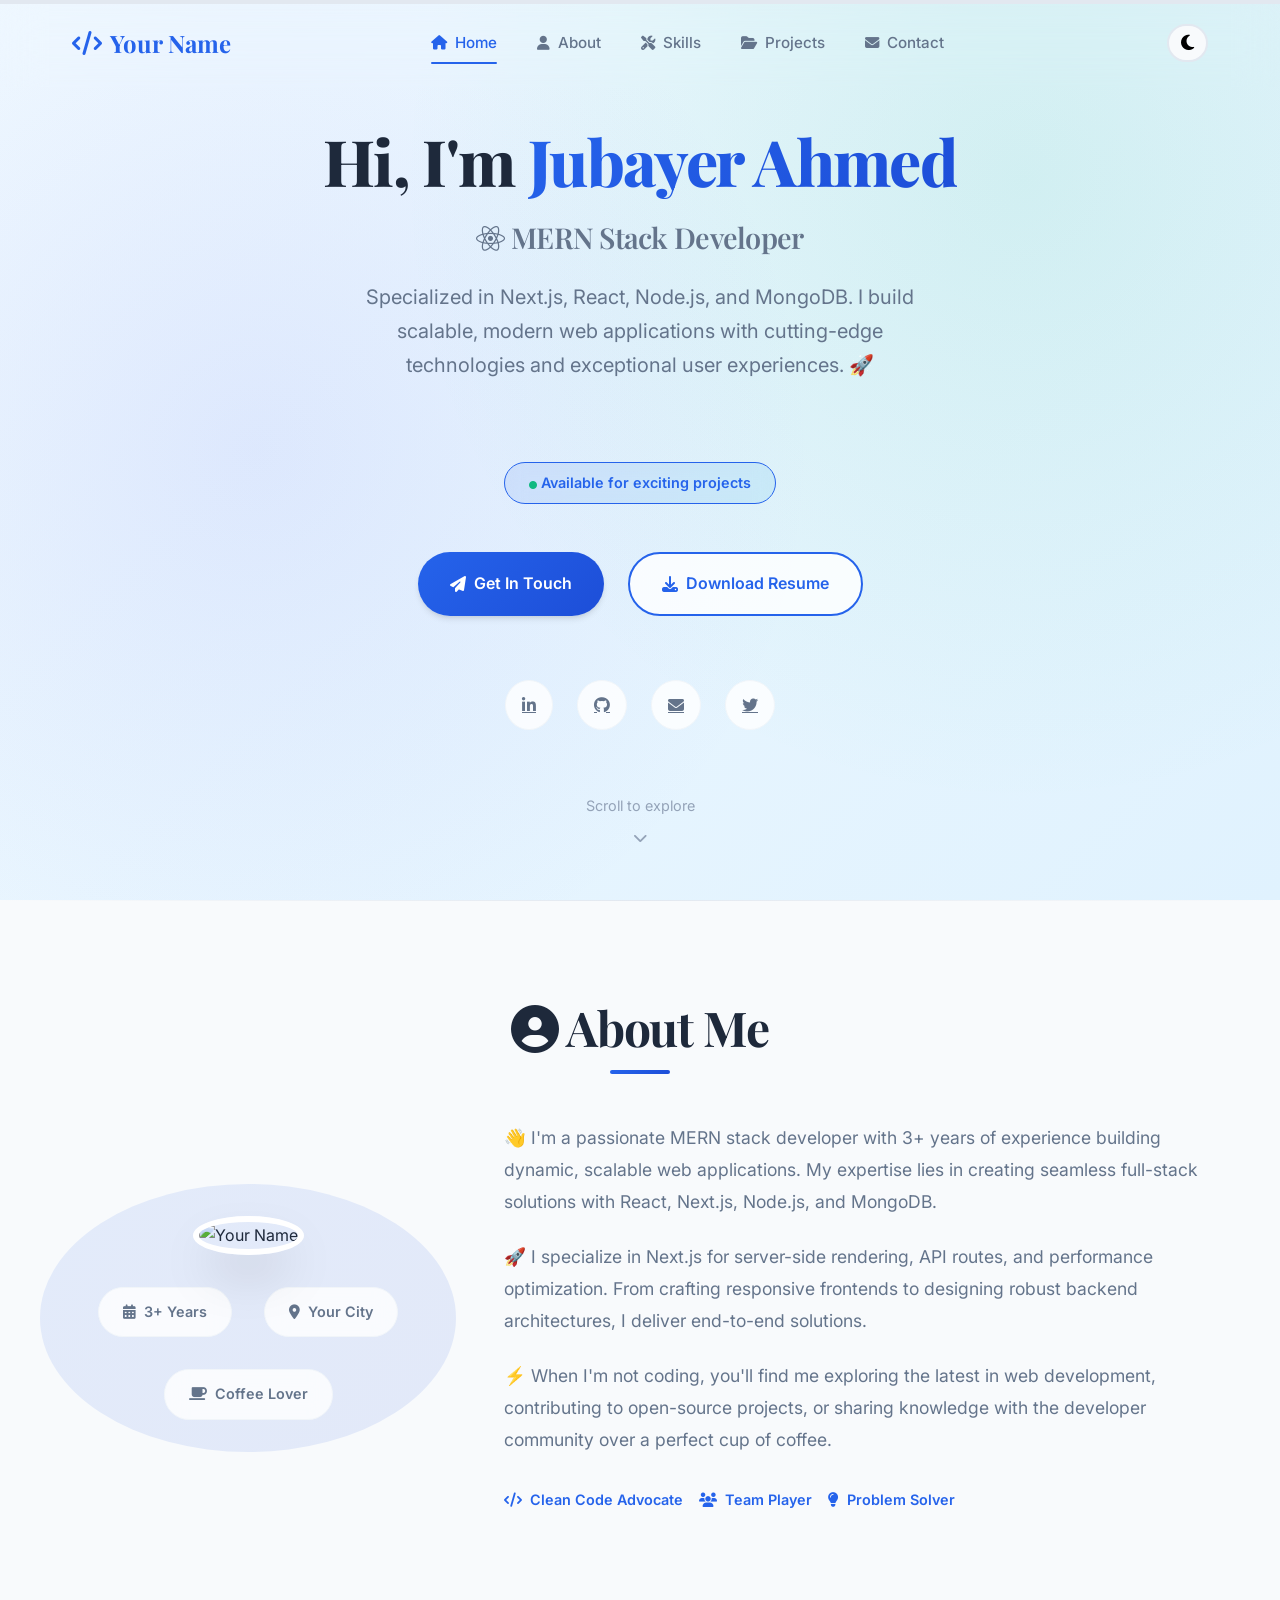
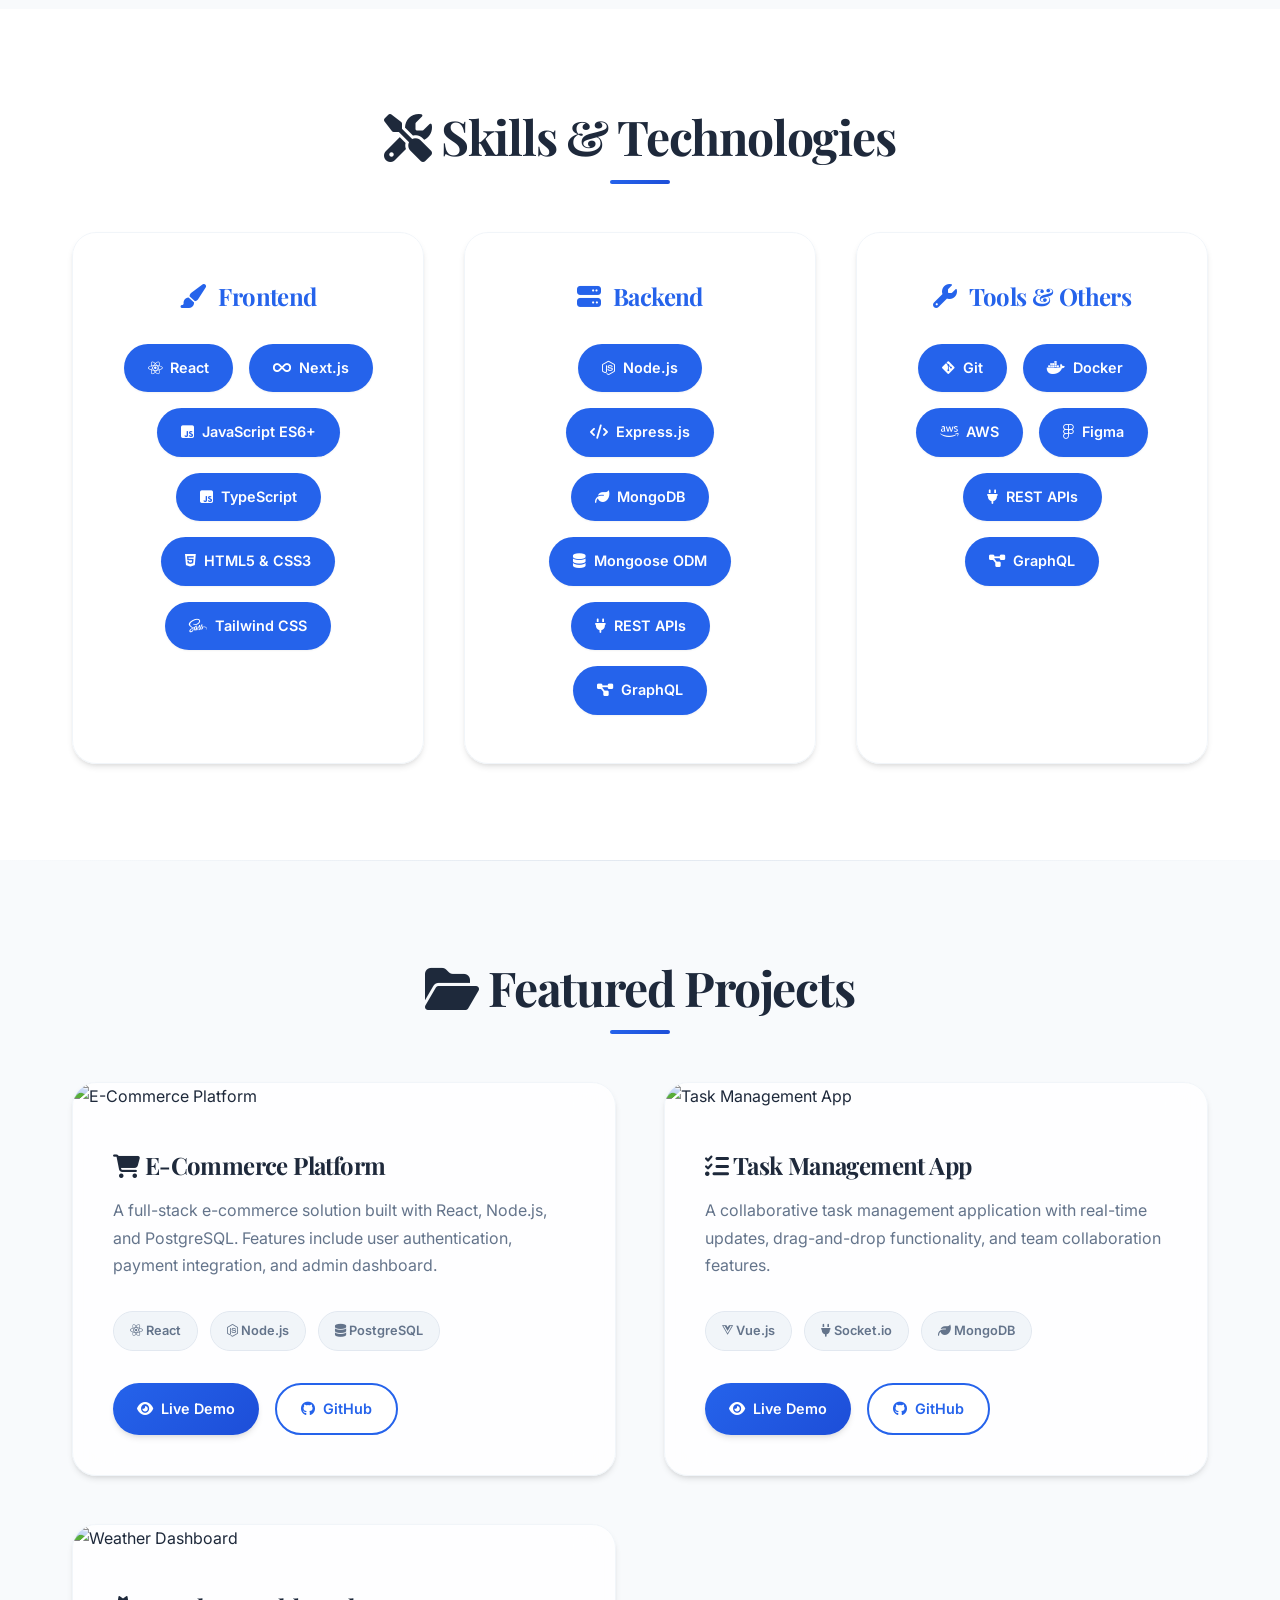
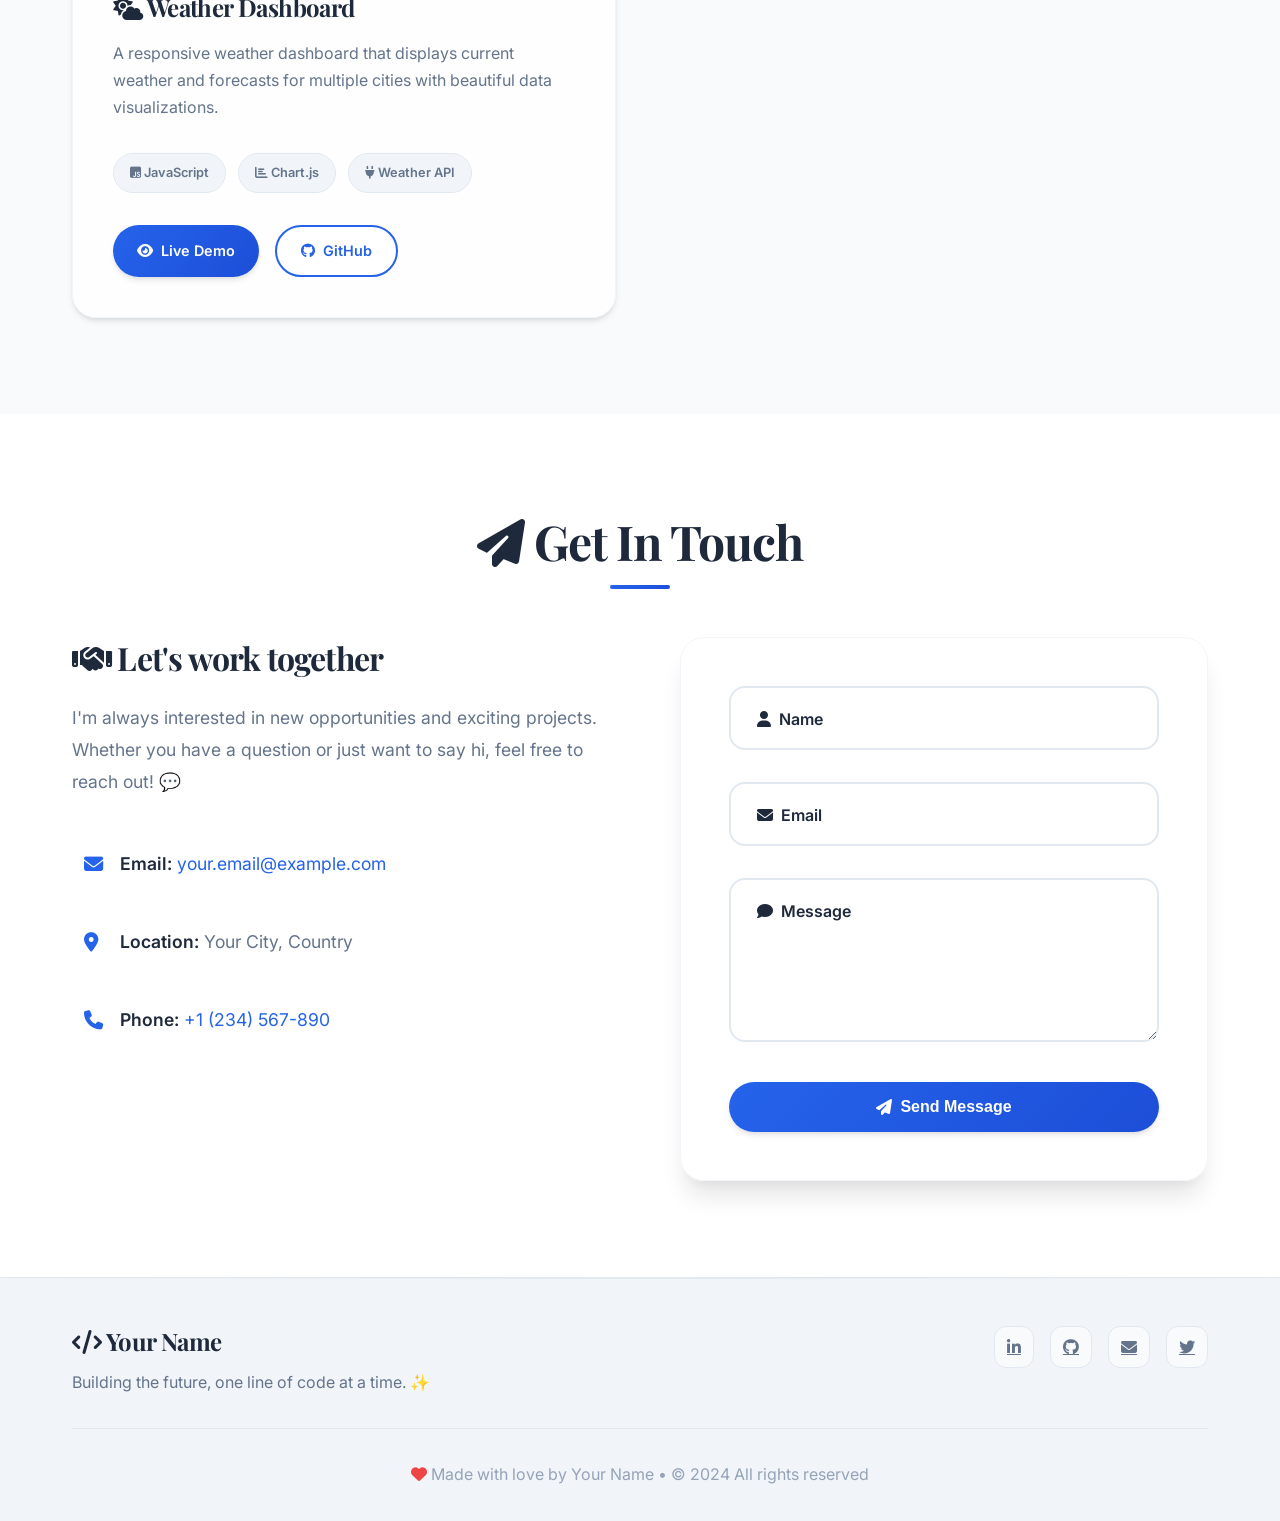
==== index.html @ 6ae2803d "Checkpoint before assistant change: Improve website appearance by refining visual details and overal" ====
<!DOCTYPE html>
<html lang="en">

<head>
    <meta charset="UTF-8">
    <meta name="viewport" content="width=device-width, initial-scale=1.0">
    <title>Your Name - Full Stack Developer Portfolio</title>
    <meta name="description"
        content="Professional portfolio of Your Name - Full Stack Developer specializing in modern web technologies">
    <meta name="keywords" content="full stack developer, web developer, react, node.js, javascript, portfolio">
    <meta name="author" content="Your Name">

    <!-- Open Graph Meta Tags -->
    <meta property="og:title" content="Your Name - Full Stack Developer Portfolio">
    <meta property="og:description"
        content="Professional portfolio showcasing modern web development projects and skills">
    <meta property="og:type" content="website">
    <meta property="og:url" content="https://yourwebsite.com">
    <meta property="og:image" content="https://yourwebsite.com/og-image.jpg">

    <!-- Twitter Meta Tags -->
    <meta name="twitter:card" content="summary_large_image">
    <meta name="twitter:title" content="Your Name - Full Stack Developer Portfolio">
    <meta name="twitter:description"
        content="Professional portfolio showcasing modern web development projects and skills">
    <meta name="twitter:image" content="https://yourwebsite.com/og-image.jpg">

    <!-- Favicon -->
    <link rel="icon" type="image/svg+xml"
        href="data:image/svg+xml,<svg xmlns=%22http://www.w3.org/2000/svg%22 viewBox=%220 0 100 100%22><text y=%22.9em%22 font-size=%2290%22>💻</text></svg>">

    <!-- Google Fonts -->
    <link rel="preconnect" href="https://fonts.googleapis.com">
    <link rel="preconnect" href="https://fonts.gstatic.com" crossorigin>
    <link
        href="https://fonts.googleapis.com/css2?family=Lora:wght@400;500;600;700&family=Inter:wght@300;400;500;600;700&display=swap"
        rel="stylesheet">

    <!-- Font Awesome Icons -->
    <link rel="stylesheet" href="https://cdnjs.cloudflare.com/ajax/libs/font-awesome/6.4.0/css/all.min.css">

    <link href="style.css" rel="stylesheet" type="text/css" />

    <!-- Scroll Progress Indicator -->
    <div class="scroll-indicator">
        <div class="scroll-progress"></div>
    </div>
</head>

<body>
    <!-- Navigation -->
    <nav class="navbar" id="navbar">
        <div class="nav-container">
            <div class="nav-logo">
                <a href="#home">
                    <i class="fas fa-code"></i>
                    Your Name
                </a>
            </div>
            <ul class="nav-menu" id="nav-menu">
                <li class="nav-item">
                    <a href="#home" class="nav-link">
                        <i class="fas fa-home"></i>
                        Home
                    </a>
                </li>
                <li class="nav-item">
                    <a href="#about" class="nav-link">
                        <i class="fas fa-user"></i>
                        About
                    </a>
                </li>
                <li class="nav-item">
                    <a href="#skills" class="nav-link">
                        <i class="fas fa-tools"></i>
                        Skills
                    </a>
                </li>
                <li class="nav-item">
                    <a href="#projects" class="nav-link">
                        <i class="fas fa-folder-open"></i>
                        Projects
                    </a>
                </li>
                <li class="nav-item">
                    <a href="#contact" class="nav-link">
                        <i class="fas fa-envelope"></i>
                        Contact
                    </a>
                </li>
            </ul>
            <div class="nav-toggle" id="mobile-menu">
                <span class="bar"></span>
                <span class="bar"></span>
                <span class="bar"></span>
            </div>
            <button class="theme-toggle" id="theme-toggle" aria-label="Toggle dark mode">
                <i class="fas fa-sun sun"></i>
                <i class="fas fa-moon moon"></i>
            </button>
        </div>
    </nav>

    <!-- Hero Section -->
    <section id="home" class="hero">
        <div class="hero-container">
            <div class="hero-content">

                <h1 class="hero-title animate-text">Hi, I'm <span class="highlight">Jubayer Ahmed</span></h1>
                <h2 class="hero-subtitle animate-text">
                    <i class="fab fa-react"></i>
                    MERN Stack Developer
                </h2>
                <p class="hero-description animate-text">Specialized in Next.js, React, Node.js, and MongoDB. I build
                    scalable, modern web applications with cutting-edge technologies and exceptional user experiences.
                    🚀</p>
                <div class="hero-badge availability-badge">
                    <i class="fas fa-circle" style="color: #10b981; font-size: 0.5rem;"></i>
                    Available for exciting projects
                </div>
                <div class="hero-buttons">
                    <a href="#contact" class="btn btn-primary">
                        <i class="fas fa-paper-plane"></i>
                        Get In Touch
                    </a>
                    <a href="#" class="btn btn-secondary" id="download-resume">
                        <i class="fas fa-download"></i>
                        Download Resume
                    </a>
                </div>
                <div class="social-links">
                    <a href="https://linkedin.com/in/yourname" class="social-link" aria-label="LinkedIn">
                        <i class="fab fa-linkedin-in"></i>
                    </a>
                    <a href="https://github.com/yourname" class="social-link" aria-label="GitHub">
                        <i class="fab fa-github"></i>
                    </a>
                    <a href="mailto:your.email@example.com" class="social-link" aria-label="Email">
                        <i class="fas fa-envelope"></i>
                    </a>
                    <a href="https://twitter.com/yourname" class="social-link" aria-label="Twitter">
                        <i class="fab fa-twitter"></i>
                    </a>
                </div>
                <div class="scroll-cue">
                    <span>Scroll to explore</span>
                    <div class="scroll-arrow">
                        <i class="fas fa-chevron-down"></i>
                    </div>
                </div>
            </div>
        </div>
    </section>

    <!-- About Section -->
    <section id="about" class="about">
        <div class="container">
            <h2 class="section-title">
                <i class="fas fa-user-circle"></i>
                About Me
            </h2>
            <div class="about-content">
                <div class="about-image">
                    <img src="https://via.placeholder.com/300x300/6366f1/ffffff?text=Your+Photo" alt="Your Name"
                        class="profile-img">
                    <div class="about-stats">
                        <div class="stat-item">
                            <i class="fas fa-calendar-alt"></i>
                            <span>3+ Years</span>
                        </div>
                        <div class="stat-item">
                            <i class="fas fa-map-marker-alt"></i>
                            <span>Your City</span>
                        </div>
                        <div class="stat-item">
                            <i class="fas fa-coffee"></i>
                            <span>Coffee Lover</span>
                        </div>
                    </div>
                </div>
                <div class="about-text">
                    <p>👋 I'm a passionate MERN stack developer with 3+ years of experience building dynamic, scalable
                        web applications. My expertise lies in creating seamless full-stack solutions with React,
                        Next.js, Node.js, and MongoDB.</p>
                    <p>🚀 I specialize in Next.js for server-side rendering, API routes, and performance optimization.
                        From crafting responsive frontends to designing robust backend architectures, I deliver
                        end-to-end solutions.</p>
                    <p>⚡ When I'm not coding, you'll find me exploring the latest in web development, contributing to
                        open-source projects, or sharing knowledge with the developer community over a perfect cup of
                        coffee.</p>
                    <div class="about-highlights">
                        <div class="highlight-item">
                            <i class="fas fa-code"></i>
                            <span>Clean Code Advocate</span>
                        </div>
                        <div class="highlight-item">
                            <i class="fas fa-users"></i>
                            <span>Team Player</span>
                        </div>
                        <div class="highlight-item">
                            <i class="fas fa-lightbulb"></i>
                            <span>Problem Solver</span>
                        </div>
                    </div>
                </div>
            </div>
        </div>
    </section>

    <!-- Skills Section -->
    <section id="skills" class="skills">
        <div class="container">
            <h2 class="section-title">
                <i class="fas fa-tools"></i>
                Skills & Technologies
            </h2>
            <div class="skills-grid">
                <div class="skill-category">
                    <div class="skill-header">
                        <i class="fas fa-paint-brush"></i>
                        <h3>Frontend</h3>
                    </div>
                    <div class="skill-items">
                        <span class="skill-item">
                            <i class="fab fa-react"></i>
                            React
                        </span>
                        <span class="skill-item">
                            <i class="fas fa-infinity"></i>
                            Next.js
                        </span>
                        <span class="skill-item">
                            <i class="fab fa-js-square"></i>
                            JavaScript ES6+
                        </span>
                        <span class="skill-item">
                            <i class="fab fa-js-square"></i>
                            TypeScript
                        </span>
                        <span class="skill-item">
                            <i class="fab fa-html5"></i>
                            HTML5 & CSS3
                        </span>
                        <span class="skill-item">
                            <i class="fab fa-sass"></i>
                            Tailwind CSS
                        </span>
                    </div>
                </div>
                <div class="skill-category">
                    <div class="skill-header">
                        <i class="fas fa-server"></i>
                        <h3>Backend</h3>
                    </div>
                    <div class="skill-items">
                        <span class="skill-item">
                            <i class="fab fa-node-js"></i>
                            Node.js
                        </span>
                        <span class="skill-item">
                            <i class="fas fa-code"></i>
                            Express.js
                        </span>
                        <span class="skill-item">
                            <i class="fas fa-leaf"></i>
                            MongoDB
                        </span>
                        <span class="skill-item">
                            <i class="fas fa-database"></i>
                            Mongoose ODM
                        </span>
                        <span class="skill-item">
                            <i class="fas fa-plug"></i>
                            REST APIs
                        </span>
                        <span class="skill-item">
                            <i class="fas fa-project-diagram"></i>
                            GraphQL
                        </span>
                    </div>
                </div>
                <div class="skill-category">
                    <div class="skill-header">
                        <i class="fas fa-wrench"></i>
                        <h3>Tools & Others</h3>
                    </div>
                    <div class="skill-items">
                        <span class="skill-item">
                            <i class="fab fa-git-alt"></i>
                            Git
                        </span>
                        <span class="skill-item">
                            <i class="fab fa-docker"></i>
                            Docker
                        </span>
                        <span class="skill-item">
                            <i class="fab fa-aws"></i>
                            AWS
                        </span>
                        <span class="skill-item">
                            <i class="fab fa-figma"></i>
                            Figma
                        </span>
                        <span class="skill-item">
                            <i class="fas fa-plug"></i>
                            REST APIs
                        </span>
                        <span class="skill-item">
                            <i class="fas fa-project-diagram"></i>
                            GraphQL
                        </span>
                    </div>
                </div>
            </div>
        </div>
    </section>

    <!-- Projects Section -->
    <section id="projects" class="projects">
        <div class="container">
            <h2 class="section-title">
                <i class="fas fa-folder-open"></i>
                Featured Projects
            </h2>
            <div class="projects-grid">
                <div class="project-card">
                    <div class="project-image">
                        <img src="https://via.placeholder.com/400x250/6366f1/ffffff?text=E-Commerce+Platform"
                            alt="E-Commerce Platform">
                        <div class="project-overlay">
                            <div class="project-links">
                                <a href="#" class="project-link" aria-label="View live demo">
                                    <i class="fas fa-external-link-alt"></i>
                                </a>
                                <a href="#" class="project-link" aria-label="View GitHub">
                                    <i class="fab fa-github"></i>
                                </a>
                            </div>
                        </div>
                    </div>
                    <div class="project-content">
                        <h3 class="project-title">
                            <i class="fas fa-shopping-cart"></i>
                            E-Commerce Platform
                        </h3>
                        <p class="project-description">A full-stack e-commerce solution built with React, Node.js, and
                            PostgreSQL. Features include user authentication, payment integration, and admin dashboard.
                        </p>
                        <div class="project-tech">
                            <span class="tech-tag">
                                <i class="fab fa-react"></i>
                                React
                            </span>
                            <span class="tech-tag">
                                <i class="fab fa-node-js"></i>
                                Node.js
                            </span>
                            <span class="tech-tag">
                                <i class="fas fa-database"></i>
                                PostgreSQL
                            </span>
                        </div>
                        <div class="project-buttons">
                            <a href="#" class="btn btn-small btn-primary">
                                <i class="fas fa-eye"></i>
                                Live Demo
                            </a>
                            <a href="#" class="btn btn-small btn-secondary">
                                <i class="fab fa-github"></i>
                                GitHub
                            </a>
                        </div>
                    </div>
                </div>

                <div class="project-card">
                    <div class="project-image">
                        <img src="https://via.placeholder.com/400x250/10b981/ffffff?text=Task+Manager"
                            alt="Task Management App">
                        <div class="project-overlay">
                            <div class="project-links">
                                <a href="#" class="project-link" aria-label="View live demo">
                                    <i class="fas fa-external-link-alt"></i>
                                </a>
                                <a href="#" class="project-link" aria-label="View GitHub">
                                    <i class="fab fa-github"></i>
                                </a>
                            </div>
                        </div>
                    </div>
                    <div class="project-content">
                        <h3 class="project-title">
                            <i class="fas fa-tasks"></i>
                            Task Management App
                        </h3>
                        <p class="project-description">A collaborative task management application with real-time
                            updates, drag-and-drop functionality, and team collaboration features.</p>
                        <div class="project-tech">
                            <span class="tech-tag">
                                <i class="fab fa-vuejs"></i>
                                Vue.js
                            </span>
                            <span class="tech-tag">
                                <i class="fas fa-plug"></i>
                                Socket.io
                            </span>
                            <span class="tech-tag">
                                <i class="fas fa-leaf"></i>
                                MongoDB
                            </span>
                        </div>
                        <div class="project-buttons">
                            <a href="#" class="btn btn-small btn-primary">
                                <i class="fas fa-eye"></i>
                                Live Demo
                            </a>
                            <a href="#" class="btn btn-small btn-secondary">
                                <i class="fab fa-github"></i>
                                GitHub
                            </a>
                        </div>
                    </div>
                </div>

                <div class="project-card">
                    <div class="project-image">
                        <img src="https://via.placeholder.com/400x250/f59e0b/ffffff?text=Weather+Dashboard"
                            alt="Weather Dashboard">
                        <div class="project-overlay">
                            <div class="project-links">
                                <a href="#" class="project-link" aria-label="View live demo">
                                    <i class="fas fa-external-link-alt"></i>
                                </a>
                                <a href="#" class="project-link" aria-label="View GitHub">
                                    <i class="fab fa-github"></i>
                                </a>
                            </div>
                        </div>
                    </div>
                    <div class="project-content">
                        <h3 class="project-title">
                            <i class="fas fa-cloud-sun"></i>
                            Weather Dashboard
                        </h3>
                        <p class="project-description">A responsive weather dashboard that displays current weather and
                            forecasts for multiple cities with beautiful data visualizations.</p>
                        <div class="project-tech">
                            <span class="tech-tag">
                                <i class="fab fa-js-square"></i>
                                JavaScript
                            </span>
                            <span class="tech-tag">
                                <i class="fas fa-chart-bar"></i>
                                Chart.js
                            </span>
                            <span class="tech-tag">
                                <i class="fas fa-plug"></i>
                                Weather API
                            </span>
                        </div>
                        <div class="project-buttons">
                            <a href="#" class="btn btn-small btn-primary">
                                <i class="fas fa-eye"></i>
                                Live Demo
                            </a>
                            <a href="#" class="btn btn-small btn-secondary">
                                <i class="fab fa-github"></i>
                                GitHub
                            </a>
                        </div>
                    </div>
                </div>
            </div>
        </div>
    </section>

    <!-- Contact Section -->
    <section id="contact" class="contact">
        <div class="container">
            <h2 class="section-title">
                <i class="fas fa-paper-plane"></i>
                Get In Touch
            </h2>
            <div class="contact-content">
                <div class="contact-info">
                    <h3>
                        <i class="fas fa-handshake"></i>
                        Let's work together
                    </h3>
                    <p>I'm always interested in new opportunities and exciting projects. Whether you have a question or
                        just want to say hi, feel free to reach out! 💬</p>
                    <div class="contact-details">
                        <div class="contact-item">
                            <i class="fas fa-envelope"></i>
                            <div>
                                <strong>Email:</strong>
                                <a href="mailto:your.email@example.com">your.email@example.com</a>
                            </div>
                        </div>
                        <div class="contact-item">
                            <i class="fas fa-map-marker-alt"></i>
                            <div>
                                <strong>Location:</strong>
                                <span>Your City, Country</span>
                            </div>
                        </div>
                        <div class="contact-item">
                            <i class="fas fa-phone"></i>
                            <div>
                                <strong>Phone:</strong>
                                <a href="tel:+1234567890">+1 (234) 567-890</a>
                            </div>
                        </div>
                    </div>
                </div>
                <form class="contact-form" id="contact-form">
                    <div class="form-group">
                        <label for="name">
                            <i class="fas fa-user"></i>
                            Name
                        </label>
                        <input type="text" id="name" name="name" required>
                    </div>
                    <div class="form-group">
                        <label for="email">
                            <i class="fas fa-envelope"></i>
                            Email
                        </label>
                        <input type="email" id="email" name="email" required>
                    </div>
                    <div class="form-group">
                        <label for="message">
                            <i class="fas fa-comment"></i>
                            Message
                        </label>
                        <textarea id="message" name="message" rows="6" required></textarea>
                    </div>
                    <button type="submit" class="btn btn-primary btn-full">
                        <i class="fas fa-paper-plane"></i>
                        Send Message
                    </button>
                </form>
            </div>
        </div>
    </section>

    <!-- Footer -->
    <footer class="footer">
        <div class="container">
            <div class="footer-content">
                <div class="footer-info">
                    <h3>
                        <i class="fas fa-code"></i>
                        Your Name
                    </h3>
                    <p>Building the future, one line of code at a time. ✨</p>
                </div>
                <div class="footer-social">
                    <a href="https://linkedin.com/in/yourname" class="footer-social-link" aria-label="LinkedIn">
                        <i class="fab fa-linkedin-in"></i>
                    </a>
                    <a href="https://github.com/yourname" class="footer-social-link" aria-label="GitHub">
                        <i class="fab fa-github"></i>
                    </a>
                    <a href="mailto:your.email@example.com" class="footer-social-link" aria-label="Email">
                        <i class="fas fa-envelope"></i>
                    </a>
                    <a href="https://twitter.com/yourname" class="footer-social-link" aria-label="Twitter">
                        <i class="fab fa-twitter"></i>
                    </a>
                </div>
            </div>
            <div class="footer-bottom">
                <p>
                    <i class="fas fa-heart" style="color: #ef4444;"></i>
                    Made with love by Your Name • © 2024 All rights reserved
                </p>
            </div>
        </div>
    </footer>

    <script src="script.js"></script>
</body>

</html>
---- style.css ----
/* Import Elegant Fonts */
@import url('https://fonts.googleapis.com/css2?family=Playfair+Display:wght@400;500;600;700;800;900&family=Inter:wght@300;400;500;600;700;800&display=swap');

/* Reset and Base Styles */
* {
    margin: 0;
    padding: 0;
    box-sizing: border-box;
}

:root {
    /* Enhanced Blue-based Light theme colors */
    --primary-color: #2563eb;
    --primary-hover: #1d4ed8;
    --primary-light: #93c5fd;
    --secondary-color: #475569;
    --accent-color: #0ea5e9;
    --accent-hover: #0284c7;
    --text-primary: #1e293b;
    --text-secondary: #64748b;
    --text-light: #94a3b8;
    --bg-primary: #ffffff;
    --bg-secondary: #f8fafc;
    --bg-tertiary: #f1f5f9;
    --bg-glass: rgba(255, 255, 255, 0.8);
    --border-color: #e2e8f0;
    --border-light: #f1f5f9;
    --shadow-sm: 0 1px 2px 0 rgba(0, 0, 0, 0.05);
    --shadow: 0 4px 6px -1px rgba(0, 0, 0, 0.1), 0 2px 4px -1px rgba(0, 0, 0, 0.06);
    --shadow-md: 0 10px 15px -3px rgba(0, 0, 0, 0.1), 0 4px 6px -2px rgba(0, 0, 0, 0.05);
    --shadow-lg: 0 20px 25px -5px rgba(0, 0, 0, 0.1), 0 10px 10px -5px rgba(0, 0, 0, 0.04);
    --shadow-xl: 0 25px 50px -12px rgba(0, 0, 0, 0.25);
    --gradient-primary: linear-gradient(135deg, #2563eb 0%, #1d4ed8 100%);
    --gradient-hero: linear-gradient(135deg, #f0f9ff 0%, #e0f2fe 100%);
    --transition: all 0.3s cubic-bezier(0.4, 0, 0.2, 1);
    --transition-fast: all 0.15s cubic-bezier(0.4, 0, 0.2, 1);
}

[data-theme="dark"] {
    /* Enhanced Blue-based Dark theme colors */
    --primary-color: #60a5fa;
    --primary-hover: #3b82f6;
    --primary-light: #dbeafe;
    --secondary-color: #94a3b8;
    --accent-color: #38bdf8;
    --accent-hover: #0ea5e9;
    --text-primary: #f1f5f9;
    --text-secondary: #cbd5e1;
    --text-light: #94a3b8;
    --bg-primary: #0f172a;
    --bg-secondary: #1e293b;
    --bg-tertiary: #334155;
    --bg-glass: rgba(15, 23, 42, 0.8);
    --border-color: #475569;
    --border-light: #334155;
    --gradient-hero: linear-gradient(135deg, #0c1427 0%, #1e293b 100%);
    --shadow-sm: 0 1px 2px 0 rgba(0, 0, 0, 0.3);
    --shadow: 0 4px 6px -1px rgba(0, 0, 0, 0.3), 0 2px 4px -1px rgba(0, 0, 0, 0.2);
    --shadow-md: 0 10px 15px -3px rgba(0, 0, 0, 0.3), 0 4px 6px -2px rgba(0, 0, 0, 0.2);
    --shadow-lg: 0 20px 25px -5px rgba(0, 0, 0, 0.3), 0 10px 10px -5px rgba(0, 0, 0, 0.2);
    --shadow-xl: 0 25px 50px -12px rgba(0, 0, 0, 0.5);
}

html {
    scroll-behavior: smooth;
    scroll-padding-top: 80px;
}

body {
    font-family: 'Inter', -apple-system, BlinkMacSystemFont, 'Segoe UI', sans-serif;
    line-height: 1.7;
    color: var(--text-primary);
    background-color: var(--bg-primary);
    transition: var(--transition);
    font-weight: 400;
    overflow-x: hidden;
}

.container {
    max-width: 1200px;
    margin: 0 auto;
    padding: 0 2rem;
}

/* Scroll Progress Indicator */
.scroll-indicator {
    position: fixed;
    top: 0;
    left: 0;
    width: 100%;
    height: 4px;
    background: var(--border-color);
    z-index: 9999;
}

.scroll-progress {
    height: 100%;
    background: linear-gradient(90deg, var(--primary-color), var(--accent-color));
    width: 0%;
    transition: width 0.1s ease;
}

/* Typography */
h1, h2, h3, h4, h5, h6 {
    font-family: 'Playfair Display', 'Georgia', serif;
    line-height: 1.3;
    margin-bottom: 1rem;
    font-weight: 600;
    letter-spacing: -0.025em;
}

.section-title {
    font-size: clamp(2rem, 5vw, 3rem);
    font-weight: 700;
    text-align: center;
    margin-bottom: 4rem;
    color: var(--text-primary);
    position: relative;
}

.section-title::after {
    content: '';
    position: absolute;
    bottom: -1rem;
    left: 50%;
    transform: translateX(-50%);
    width: 60px;
    height: 4px;
    background: var(--gradient-primary);
    border-radius: 2px;
}

.highlight {
    background: var(--gradient-primary);
    -webkit-background-clip: text;
    -webkit-text-fill-color: transparent;
    background-clip: text;
    position: relative;
}

/* Navigation */
.navbar {
    position: fixed;
    top: 0;
    width: 100%;
    background: transparent;
    backdrop-filter: blur(20px);
    -webkit-backdrop-filter: blur(20px);
    border-bottom: 1px solid transparent;
    z-index: 1000;
    transition: var(--transition);
    padding: 0.5rem 0;
}

.navbar.scrolled {
    background: var(--bg-glass);
    border-bottom-color: var(--border-color);
    box-shadow: var(--shadow-sm);
}

.nav-container {
    max-width: 1200px;
    margin: 0 auto;
    padding: 0 2rem;
    display: flex;
    justify-content: space-between;
    align-items: center;
    height: 70px;
}

.nav-logo a {
    font-size: 1.5rem;
    font-weight: 700;
    font-family: 'Playfair Display', serif;
    color: var(--primary-color);
    text-decoration: none;
    transition: var(--transition);
    display: flex;
    align-items: center;
    gap: 0.5rem;
}

.nav-logo a:hover {
    color: var(--primary-hover);
}

.nav-menu {
    display: flex;
    list-style: none;
    align-items: center;
    gap: 2.5rem;
}

.nav-link {
    color: var(--text-secondary);
    text-decoration: none;
    font-weight: 500;
    font-size: 0.95rem;
    transition: var(--transition);
    position: relative;
    padding: 0.5rem 0;
    display: flex;
    align-items: center;
    gap: 0.5rem;
}

.nav-link i {
    font-size: 0.9rem;
    transition: var(--transition);
}

.nav-link:hover i {
    transform: scale(1.1);
}

.nav-link:hover,
.nav-link.active {
    color: var(--primary-color);
}

.nav-link::after {
    content: '';
    position: absolute;
    bottom: 0;
    left: 0;
    width: 0;
    height: 2px;
    background: var(--primary-color);
    transition: var(--transition);
    border-radius: 1px;
}

.nav-link:hover::after,
.nav-link.active::after {
    width: 100%;
}

.theme-toggle {
    background: var(--bg-secondary);
    border: 2px solid var(--border-color);
    border-radius: 25px;
    padding: 0.5rem 0.75rem;
    cursor: pointer;
    font-size: 1.1rem;
    transition: var(--transition);
    margin-left: 1.5rem;
    display: flex;
    align-items: center;
    gap: 0.5rem;
}

.theme-toggle:hover {
    border-color: var(--primary-color);
    background: var(--primary-color);
    color: white;
    transform: translateY(-1px);
}

.theme-toggle .moon {
    display: inline;
}

.theme-toggle .sun {
    display: none;
}

[data-theme="dark"] .theme-toggle .sun {
    display: inline;
}

[data-theme="dark"] .theme-toggle .moon {
    display: none;
}

.nav-toggle {
    display: none;
    flex-direction: column;
    cursor: pointer;
    padding: 0.5rem;
}

.bar {
    width: 25px;
    height: 3px;
    background: var(--text-primary);
    margin: 3px 0;
    transition: var(--transition);
    border-radius: 2px;
}

/* Hero Section */
.hero {
    min-height: 100vh;
    display: flex;
    align-items: center;
    background: var(--gradient-hero);
    padding-top: 70px;
    position: relative;
    overflow: hidden;
}

.hero::before {
    content: '';
    position: absolute;
    top: 0;
    left: 0;
    right: 0;
    bottom: 0;
    background: 
        radial-gradient(circle at 20% 50%, rgba(99, 102, 241, 0.1) 0%, transparent 50%),
        radial-gradient(circle at 80% 20%, rgba(16, 185, 129, 0.1) 0%, transparent 50%);
    pointer-events: none;
}

.hero-container {
    max-width: 1200px;
    margin: 0 auto;
    padding: 0 2rem;
    position: relative;
    z-index: 1;
}

.hero-content {
    max-width: 700px;
    text-align: center;
    margin: 0 auto;
}

.hero-badge {
    display: inline-block;
    background: var(--bg-glass);
    backdrop-filter: blur(10px);
    border: 1px solid var(--border-light);
    padding: 0.5rem 1.5rem;
    border-radius: 50px;
    font-size: 0.9rem;
    font-weight: 500;
    color: var(--text-secondary);
    margin-bottom: 2rem;
    animation: fadeInUp 0.8s ease-out;
}

.availability-badge {
    margin-top: 2rem;
    margin-bottom: 3rem;
    background: linear-gradient(135deg, rgba(37, 99, 235, 0.1), rgba(14, 165, 233, 0.1));
    border: 1px solid var(--primary-color);
    color: var(--primary-color);
    font-weight: 600;
    animation: pulse 2s infinite;
}

.animate-text {
    opacity: 0;
    transform: translateY(30px);
    animation: textReveal 1.2s cubic-bezier(0.25, 0.46, 0.45, 0.94) forwards;
}

.animate-text:nth-child(1) { animation-delay: 0.2s; }
.animate-text:nth-child(2) { animation-delay: 0.4s; }
.animate-text:nth-child(3) { animation-delay: 0.6s; }

.hero-title {
    font-size: clamp(2.5rem, 8vw, 4rem);
    font-weight: 800;
    margin-bottom: 1rem;
    color: var(--text-primary);
    animation: fadeInUp 0.8s ease-out 0.2s both;
}

.hero-subtitle {
    font-size: clamp(1.2rem, 4vw, 1.8rem);
    color: var(--text-secondary);
    margin-bottom: 1.5rem;
    font-weight: 600;
    animation: fadeInUp 0.8s ease-out 0.4s both;
}

.hero-description {
    font-size: clamp(1rem, 2vw, 1.25rem);
    color: var(--text-secondary);
    margin-bottom: 3rem;
    line-height: 1.7;
    max-width: 600px;
    margin-left: auto;
    margin-right: auto;
    animation: fadeInUp 0.8s ease-out 0.6s both;
}

.hero-buttons {
    display: flex;
    gap: 1.5rem;
    justify-content: center;
    margin-bottom: 4rem;
    flex-wrap: wrap;
    animation: fadeInUp 0.8s ease-out 0.8s both;
}

.social-links {
    display: flex;
    justify-content: center;
    gap: 1.5rem;
    margin-bottom: 4rem;
    animation: fadeInUp 0.8s ease-out 1s both;
}

.social-link {
    color: var(--text-secondary);
    transition: var(--transition);
    padding: 1rem;
    border-radius: 50%;
    background: var(--bg-glass);
    backdrop-filter: blur(10px);
    border: 1px solid var(--border-light);
    display: flex;
    align-items: center;
    justify-content: center;
}

.social-link:hover {
    color: var(--primary-color);
    transform: translateY(-4px) scale(1.1);
    box-shadow: var(--shadow-lg);
    border-color: var(--primary-color);
}

.social-link:hover i {
    animation: socialBounce 0.6s ease-in-out;
}

.scroll-cue {
    display: flex;
    flex-direction: column;
    align-items: center;
    gap: 0.5rem;
    color: var(--text-light);
    font-size: 0.9rem;
    animation: fadeInUp 0.8s ease-out 1.2s both;
}

.scroll-arrow {
    animation: bounce 2s infinite;
}

/* Buttons */
.btn {
    display: inline-flex;
    align-items: center;
    gap: 0.5rem;
    padding: 1rem 2rem;
    border: none;
    border-radius: 50px;
    text-decoration: none;
    font-weight: 600;
    text-align: center;
    cursor: pointer;
    transition: all 0.3s cubic-bezier(0.4, 0, 0.2, 1);
    font-size: 1rem;
    position: relative;
    overflow: hidden;
    backdrop-filter: blur(10px);
    transform: translateY(0);
}

.btn::before {
    content: '';
    position: absolute;
    top: 0;
    left: -100%;
    width: 100%;
    height: 100%;
    background: linear-gradient(90deg, transparent, rgba(255,255,255,0.2), transparent);
    transition: left 0.6s;
}

.btn:hover::before {
    left: 100%;
}

.btn-primary {
    background: var(--gradient-primary);
    color: white;
    box-shadow: var(--shadow);
}

.btn-primary:hover {
    transform: translateY(-2px);
    box-shadow: var(--shadow-lg);
}

.btn-secondary {
    background: var(--bg-glass);
    color: var(--primary-color);
    border: 2px solid var(--primary-color);
    backdrop-filter: blur(10px);
}

.btn-secondary:hover {
    background: var(--primary-color);
    color: white;
    transform: translateY(-2px);
    box-shadow: var(--shadow-lg);
}

.btn-small {
    padding: 0.75rem 1.5rem;
    font-size: 0.9rem;
}

.btn-full {
    width: 100%;
    justify-content: center;
}

/* About Section */
.about {
    padding: 6rem 0;
    background: var(--bg-secondary);
    position: relative;
}

.about::before {
    content: '';
    position: absolute;
    top: 0;
    left: 0;
    right: 0;
    height: 1px;
    background: linear-gradient(90deg, transparent, var(--border-color), transparent);
}

.about-content {
    display: grid;
    grid-template-columns: 1fr 2fr;
    gap: 5rem;
    align-items: center;
}

.about-image {
    text-align: center;
    position: relative;
}

.about-image::before {
    content: '';
    position: absolute;
    top: -2rem;
    left: -2rem;
    right: -2rem;
    bottom: -2rem;
    background: var(--gradient-primary);
    border-radius: 50%;
    opacity: 0.1;
    z-index: 0;
}

.profile-img {
    width: 320px;
    height: 320px;
    border-radius: 50%;
    object-fit: cover;
    border: 6px solid var(--bg-primary);
    box-shadow: var(--shadow-xl);
    position: relative;
    z-index: 1;
    transition: var(--transition);
}

.profile-img:hover {
    transform: scale(1.05) rotate(2deg);
}

.about-stats {
    display: flex;
    justify-content: center;
    gap: 2rem;
    margin-top: 2rem;
    flex-wrap: wrap;
}

.stat-item {
    display: flex;
    align-items: center;
    gap: 0.5rem;
    background: var(--bg-glass);
    backdrop-filter: blur(10px);
    padding: 0.75rem 1.5rem;
    border-radius: 25px;
    border: 1px solid var(--border-light);
    font-size: 0.9rem;
    font-weight: 600;
    color: var(--text-secondary);
    transition: var(--transition);
}

.stat-item:hover {
    transform: translateY(-2px);
    box-shadow: var(--shadow-md);
    border-color: var(--primary-color);
}

.about-highlights {
    display: flex;
    gap: 1rem;
    margin-top: 2rem;
    flex-wrap: wrap;
}

.highlight-item {
    display: flex;
    align-items: center;
    gap: 0.5rem;
    color: var(--primary-color);
    font-weight: 600;
    font-size: 0.9rem;
    transition: var(--transition);
}

.highlight-item:hover {
    transform: translateX(5px);
}

.about-text {
    font-size: 1.1rem;
    line-height: 1.8;
}

.about-text p {
    margin-bottom: 1.5rem;
    color: var(--text-secondary);
}

/* Skills Section */
.skills {
    padding: 6rem 0;
    background: var(--bg-primary);
}

.skills-grid {
    display: grid;
    grid-template-columns: repeat(auto-fit, minmax(350px, 1fr));
    gap: 2.5rem;
}

.skill-category {
    text-align: center;
    padding: 3rem 2rem;
    background: var(--bg-glass);
    backdrop-filter: blur(20px);
    border: 1px solid var(--border-light);
    border-radius: 24px;
    box-shadow: var(--shadow);
    transition: var(--transition);
    position: relative;
    overflow: hidden;
}

.skill-category::before {
    content: '';
    position: absolute;
    top: 0;
    left: -100%;
    width: 100%;
    height: 100%;
    background: linear-gradient(90deg, transparent, rgba(99, 102, 241, 0.05), transparent);
    transition: left 0.6s;
}

.skill-category:hover::before {
    left: 100%;
}

.skill-category:hover {
    transform: translateY(-8px);
    box-shadow: var(--shadow-xl);
    border-color: var(--primary-color);
}

.skill-header {
    display: flex;
    align-items: center;
    justify-content: center;
    gap: 0.75rem;
    margin-bottom: 2rem;
}

.skill-header i {
    font-size: 1.5rem;
    color: var(--primary-color);
}

.skill-header h3 {
    font-size: 1.5rem;
    margin-bottom: 0;
    color: var(--primary-color);
    font-weight: 700;
}

.skill-items {
    display: flex;
    flex-wrap: wrap;
    gap: 1rem;
    justify-content: center;
}

.skill-item {
    background: var(--primary-color);
    color: white;
    padding: 0.75rem 1.5rem;
    border-radius: 30px;
    font-size: 0.9rem;
    font-weight: 600;
    transition: all 0.3s cubic-bezier(0.4, 0, 0.2, 1);
    box-shadow: var(--shadow-sm);
    display: flex;
    align-items: center;
    gap: 0.5rem;
}

.skill-item:hover {
    background: var(--primary-hover);
    transform: translateY(-2px) scale(1.05);
    box-shadow: var(--shadow-md);
}

/* Projects Section */
.projects {
    padding: 6rem 0;
    background: var(--bg-secondary);
    position: relative;
}

.projects::before {
    content: '';
    position: absolute;
    top: 0;
    left: 0;
    right: 0;
    height: 1px;
    background: linear-gradient(90deg, transparent, var(--border-color), transparent);
}

.projects-grid {
    display: grid;
    grid-template-columns: repeat(auto-fit, minmax(380px, 1fr));
    gap: 3rem;
}

.project-card {
    background: var(--bg-glass);
    backdrop-filter: blur(20px);
    border: 1px solid var(--border-light);
    border-radius: 24px;
    overflow: hidden;
    box-shadow: var(--shadow);
    transition: var(--transition);
    position: relative;
    group: hover;
}

.project-card::before {
    content: '';
    position: absolute;
    top: 0;
    left: 0;
    right: 0;
    bottom: 0;
    background: linear-gradient(135deg, rgba(99, 102, 241, 0.05), rgba(16, 185, 129, 0.05));
    opacity: 0;
    transition: var(--transition);
}

.project-card:hover::before {
    opacity: 1;
}

.project-card:hover {
    transform: translateY(-12px) scale(1.02);
    box-shadow: var(--shadow-xl);
    border-color: var(--primary-color);
}

.project-card:hover .project-title {
    animation: tiltShake 0.6s ease-in-out;
}

.project-image {
    position: relative;
    overflow: hidden;
}

.project-image img {
    width: 100%;
    height: 250px;
    object-fit: cover;
    transition: var(--transition);
}

.project-card:hover .project-image img {
    transform: scale(1.1);
}

.project-content {
    padding: 2.5rem;
    position: relative;
    z-index: 1;
}

.project-title {
    font-size: 1.5rem;
    margin-bottom: 1rem;
    color: var(--text-primary);
    font-weight: 700;
}

.project-description {
    color: var(--text-secondary);
    margin-bottom: 2rem;
    line-height: 1.7;
}

.project-tech {
    display: flex;
    flex-wrap: wrap;
    gap: 0.75rem;
    margin-bottom: 2rem;
}

.tech-tag {
    background: var(--bg-tertiary);
    color: var(--text-secondary);
    padding: 0.5rem 1rem;
    border-radius: 20px;
    font-size: 0.8rem;
    font-weight: 600;
    border: 1px solid var(--border-color);
    transition: var(--transition);
}

.tech-tag:hover {
    background: var(--primary-color);
    color: white;
    transform: translateY(-1px);
}

.project-overlay {
    position: absolute;
    top: 0;
    left: 0;
    right: 0;
    bottom: 0;
    background: rgba(0, 0, 0, 0.8);
    display: flex;
    align-items: center;
    justify-content: center;
    opacity: 0;
    transition: var(--transition);
}

.project-card:hover .project-overlay {
    opacity: 1;
}

.project-overlay .project-links {
    display: flex;
    gap: 1rem;
}

.project-link {
    width: 50px;
    height: 50px;
    border-radius: 50%;
    background: var(--primary-color);
    color: white;
    display: flex;
    align-items: center;
    justify-content: center;
    transition: var(--transition);
    font-size: 1.2rem;
}

.project-link:hover {
    background: var(--primary-hover);
    transform: scale(1.1);
}

.project-buttons {
    display: flex;
    gap: 1rem;
}

/* Contact Section */
.contact {
    padding: 6rem 0;
    background: var(--bg-primary);
}

.contact-content {
    display: grid;
    grid-template-columns: 1fr 1fr;
    gap: 5rem;
    align-items: start;
}

.contact-info h3 {
    font-size: 2rem;
    margin-bottom: 1.5rem;
    color: var(--text-primary);
    font-weight: 700;
}

.contact-info p {
    color: var(--text-secondary);
    margin-bottom: 2.5rem;
    line-height: 1.8;
    font-size: 1.1rem;
}

.contact-details {
    space-y: 1.5rem;
}

.contact-item {
    margin-bottom: 1.5rem;
    color: var(--text-secondary);
    font-size: 1.1rem;
    display: flex;
    align-items: center;
    gap: 1rem;
    transition: var(--transition);
    padding: 0.75rem;
    border-radius: 12px;
}

.contact-item:hover {
    background: var(--bg-secondary);
    transform: translateX(5px);
}

.contact-item i {
    width: 20px;
    color: var(--primary-color);
    font-size: 1.2rem;
}

.contact-item a {
    color: var(--primary-color);
    text-decoration: none;
    transition: var(--transition);
}

.contact-item a:hover {
    color: var(--primary-hover);
}

.contact-item strong {
    color: var(--text-primary);
    font-weight: 600;
}

.contact-form {
    background: var(--bg-glass);
    backdrop-filter: blur(20px);
    border: 1px solid var(--border-light);
    padding: 3rem;
    border-radius: 24px;
    box-shadow: var(--shadow-lg);
    transition: var(--transition);
}

.contact-form:hover {
    box-shadow: var(--shadow-xl);
}

.form-group {
    margin-bottom: 2rem;
}

.form-group label {
    display: block;
    margin-bottom: 0.75rem;
    color: var(--text-primary);
    font-weight: 600;
    font-size: 1rem;
}

.form-group input,
.form-group textarea {
    width: 100%;
    padding: 1.25rem;
    border: 2px solid var(--border-color);
    border-radius: 16px;
    background: var(--bg-primary);
    color: var(--text-primary);
    font-size: 1rem;
    transition: var(--transition);
    font-family: inherit;
}

.form-group input:focus,
.form-group textarea:focus {
    outline: none;
    border-color: var(--primary-color);
    box-shadow: 0 0 0 4px rgba(99, 102, 241, 0.1);
    transform: translateY(-1px);
}

.form-group textarea {
    resize: vertical;
    min-height: 120px;
}

/* Footer */
.footer {
    background: var(--bg-tertiary);
    padding: 3rem 0 2rem;
    border-top: 1px solid var(--border-color);
    position: relative;
}

.footer::before {
    content: '';
    position: absolute;
    top: 0;
    left: 0;
    right: 0;
    height: 1px;
    background: linear-gradient(90deg, transparent, var(--border-color), transparent);
}

.footer-content {
    display: grid;
    grid-template-columns: 2fr 1fr;
    gap: 3rem;
    align-items: start;
    margin-bottom: 2rem;
}

.footer-info h3 {
    color: var(--text-primary);
    font-size: 1.5rem;
    margin-bottom: 0.75rem;
    font-weight: 700;
}

.footer-info p {
    color: var(--text-secondary);
    line-height: 1.7;
}

.footer-social {
    display: flex;
    gap: 1rem;
    justify-content: flex-end;
}

.footer-social-link {
    color: var(--text-secondary);
    padding: 0.75rem;
    border-radius: 12px;
    background: var(--bg-secondary);
    border: 1px solid var(--border-color);
    transition: var(--transition);
    display: flex;
    align-items: center;
    justify-content: center;
}

.footer-social-link:hover {
    color: var(--primary-color);
    background: var(--primary-color);
    color: white;
    transform: translateY(-2px);
    box-shadow: var(--shadow-md);
}

.footer-bottom {
    text-align: center;
    padding-top: 2rem;
    border-top: 1px solid var(--border-color);
    color: var(--text-light);
}

/* Animations */
@keyframes fadeInUp {
    from {
        opacity: 0;
        transform: translateY(40px);
    }
    to {
        opacity: 1;
        transform: translateY(0);
    }
}

@keyframes bounce {
    0%, 20%, 53%, 80%, 100% {
        transform: translateY(0);
    }
    40%, 43% {
        transform: translateY(-10px);
    }
    70% {
        transform: translateY(-5px);
    }
    90% {
        transform: translateY(-2px);
    }
}

@keyframes slideInLeft {
    from {
        opacity: 0;
        transform: translateX(-40px);
    }
    to {
        opacity: 1;
        transform: translateX(0);
    }
}

@keyframes slideInRight {
    from {
        opacity: 0;
        transform: translateX(40px);
    }
    to {
        opacity: 1;
        transform: translateX(0);
    }
}

@keyframes socialBounce {
    0%, 20%, 50%, 80%, 100% {
        transform: translateY(0);
    }
    40% {
        transform: translateY(-10px);
    }
    60% {
        transform: translateY(-5px);
    }
}

@keyframes pulse {
    0% {
        transform: scale(1);
    }
    50% {
        transform: scale(1.05);
    }
    100% {
        transform: scale(1);
    }
}

@keyframes tiltShake {
    0% { transform: rotate(0deg); }
    25% { transform: rotate(2deg); }
    50% { transform: rotate(-2deg); }
    75% { transform: rotate(1deg); }
    100% { transform: rotate(0deg); }
}

@keyframes textReveal {
    0% {
        opacity: 0;
        transform: translateY(30px);
    }
    100% {
        opacity: 1;
        transform: translateY(0);
    }
}

@keyframes letterSpacing {
    0% { letter-spacing: -0.5em; opacity: 0; }
    40% { opacity: 0.6; }
    100% { letter-spacing: normal; opacity: 1; }
}

.fade-in-up {
    animation: fadeInUp 0.8s ease-out;
}

.slide-in-left {
    animation: slideInLeft 0.8s ease-out;
}

.slide-in-right {
    animation: slideInRight 0.8s ease-out;
}

/* Loading states */
.loading {
    opacity: 0.7;
    pointer-events: none;
}

/* Responsive Design */
@media (max-width: 1024px) {
    .container {
        padding: 0 1.5rem;
    }
    
    .nav-container {
        padding: 0 1.5rem;
    }
    
    .about-content {
        gap: 3rem;
    }
    
    .contact-content {
        gap: 3rem;
    }
}

@media (max-width: 768px) {
    .nav-menu {
        position: fixed;
        left: -100%;
        top: 80px;
        flex-direction: column;
        background: var(--bg-glass);
        backdrop-filter: blur(20px);
        width: 100%;
        text-align: center;
        transition: var(--transition);
        box-shadow: var(--shadow-lg);
        padding: 2rem 0;
        border-top: 1px solid var(--border-color);
    }

    .nav-menu.active {
        left: 0;
    }

    .nav-toggle {
        display: flex;
    }

    .nav-toggle.active .bar:nth-child(2) {
        opacity: 0;
    }

    .nav-toggle.active .bar:nth-child(1) {
        transform: translateY(8px) rotate(45deg);
    }

    .nav-toggle.active .bar:nth-child(3) {
        transform: translateY(-8px) rotate(-45deg);
    }

    .hero-buttons {
        flex-direction: column;
        align-items: center;
    }

    .btn {
        width: 280px;
    }

    .about-content {
        grid-template-columns: 1fr;
        gap: 3rem;
        text-align: center;
    }

    .profile-img {
        width: 280px;
        height: 280px;
    }

    .skills-grid {
        grid-template-columns: 1fr;
    }

    .projects-grid {
        grid-template-columns: 1fr;
    }

    .contact-content {
        grid-template-columns: 1fr;
        gap: 3rem;
    }

    .footer-content {
        grid-template-columns: 1fr;
        gap: 2rem;
        text-align: center;
    }

    .footer-social {
        justify-content: center;
    }

    .container {
        padding: 0 1rem;
    }

    .nav-container {
        padding: 0 1rem;
    }

    .contact-form {
        padding: 2rem;
    }
}

@media (max-width: 480px) {
    .profile-img {
        width: 240px;
        height: 240px;
    }

    .contact-form {
        padding: 1.5rem;
    }

    .skill-category {
        padding: 2rem 1.5rem;
    }

    .project-content {
        padding: 2rem;
    }
}

/* Focus styles for accessibility */
*:focus {
    outline: 2px solid var(--primary-color);
    outline-offset: 2px;
}

.btn:focus,
input:focus,
textarea:focus {
    outline: none;
    box-shadow: 0 0 0 4px rgba(99, 102, 241, 0.3);
}

/* Print styles */
@media print {
    .navbar,
    .theme-toggle,
    .scroll-indicator,
    .scroll-cue {
        display: none;
    }
    
    .hero {
        min-height: auto;
        padding: 2rem 0;
    }
    
    * {
        background: white !important;
        color: black !important;
        box-shadow: none !important;
    }
}

/* Reduced motion support */
@media (prefers-reduced-motion: reduce) {
    *,
    *::before,
    *::after {
        animation-duration: 0.01ms !important;
        animation-iteration-count: 1 !important;
        transition-duration: 0.01ms !important;
        scroll-behavior: auto !important;
    }
}

/* High contrast mode support */
@media (prefers-contrast: high) {
    :root {
        --shadow: none;
        --shadow-lg: none;
        --shadow-xl: none;
    }
    
    .btn {
        border: 2px solid currentColor;
    }
}
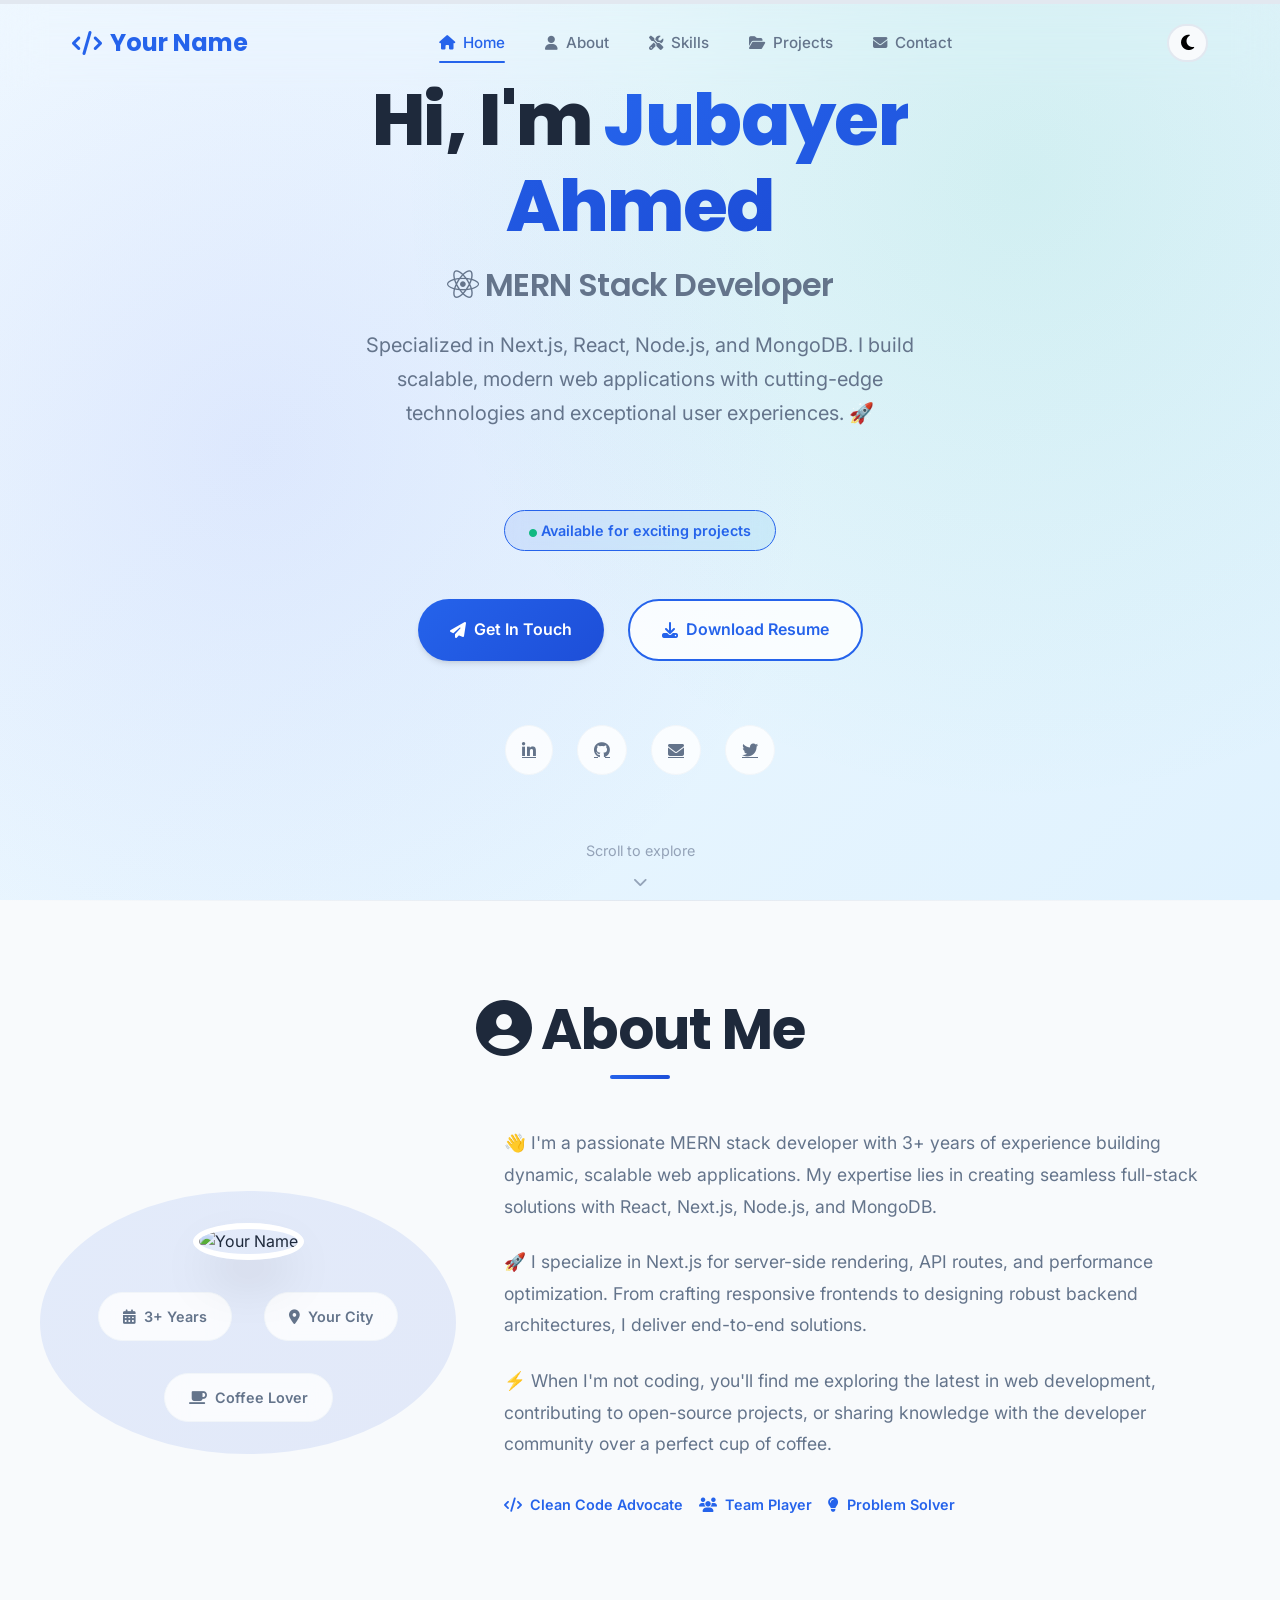
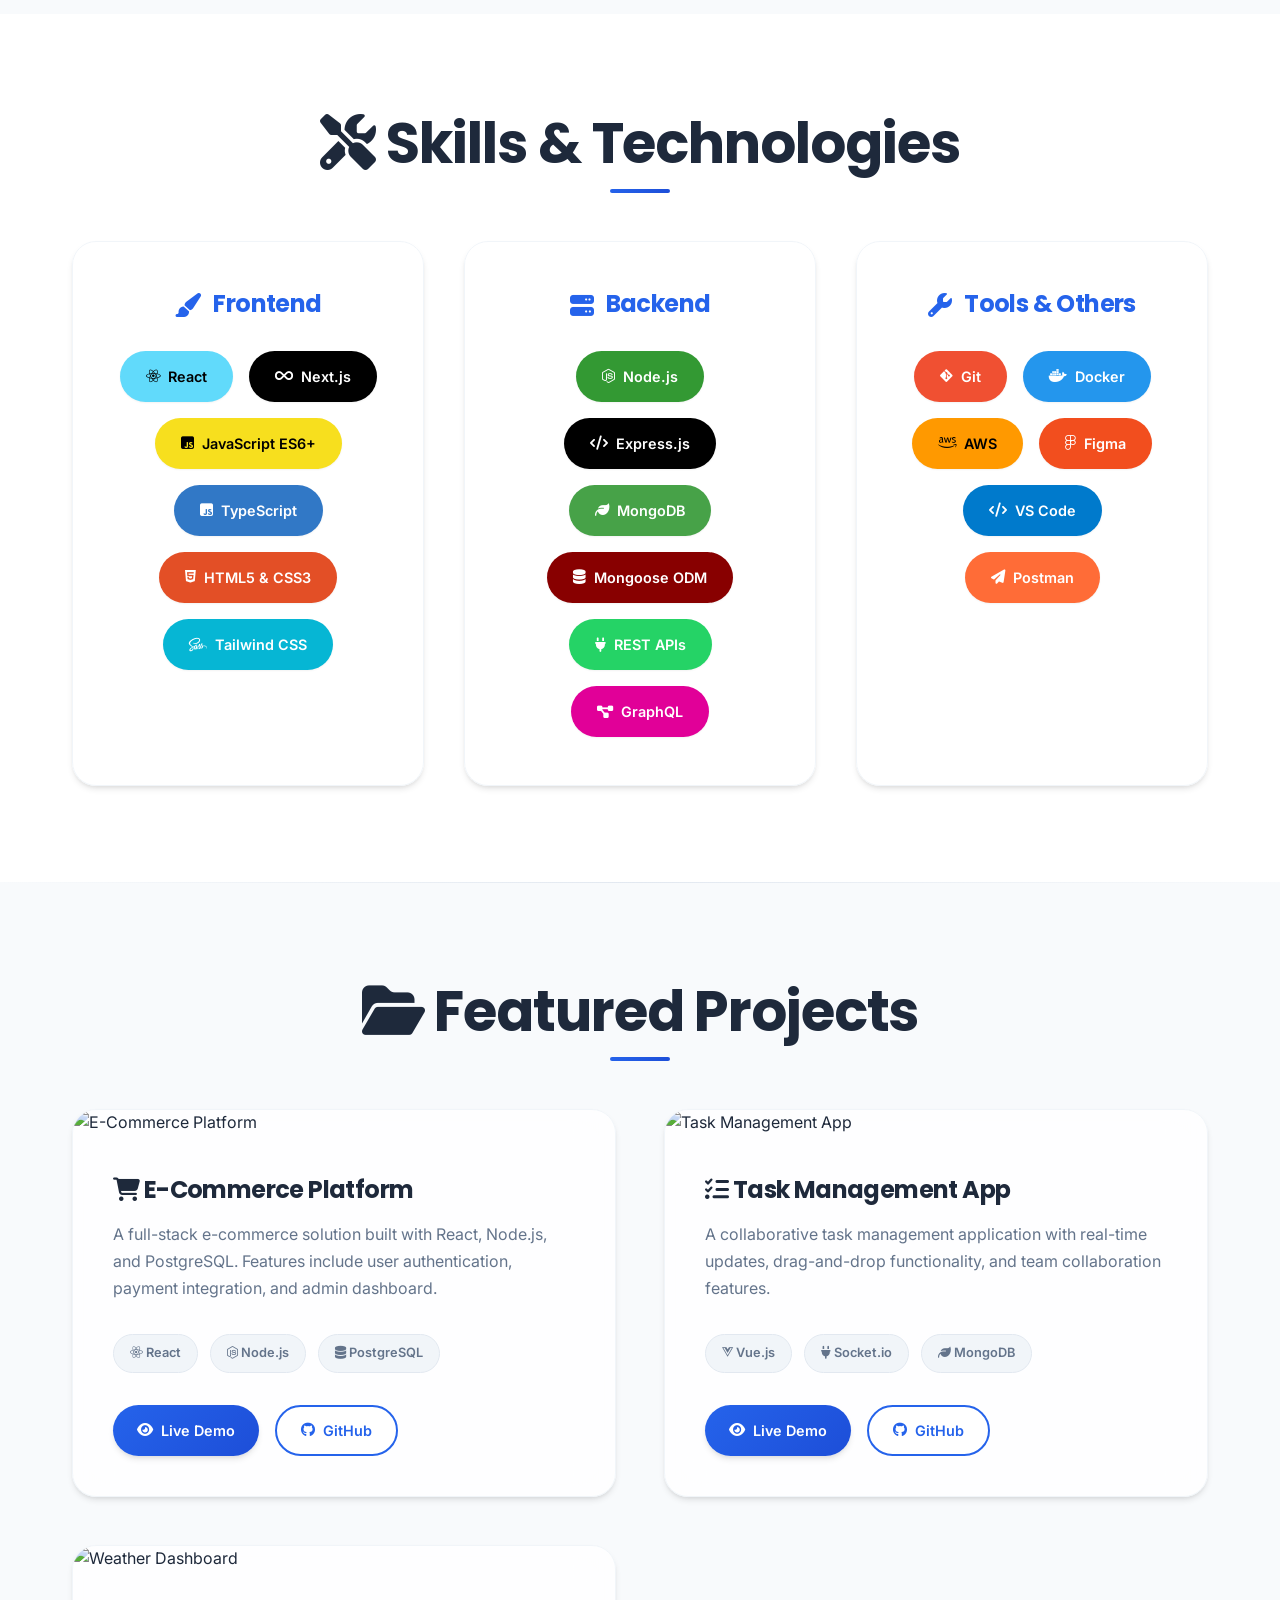
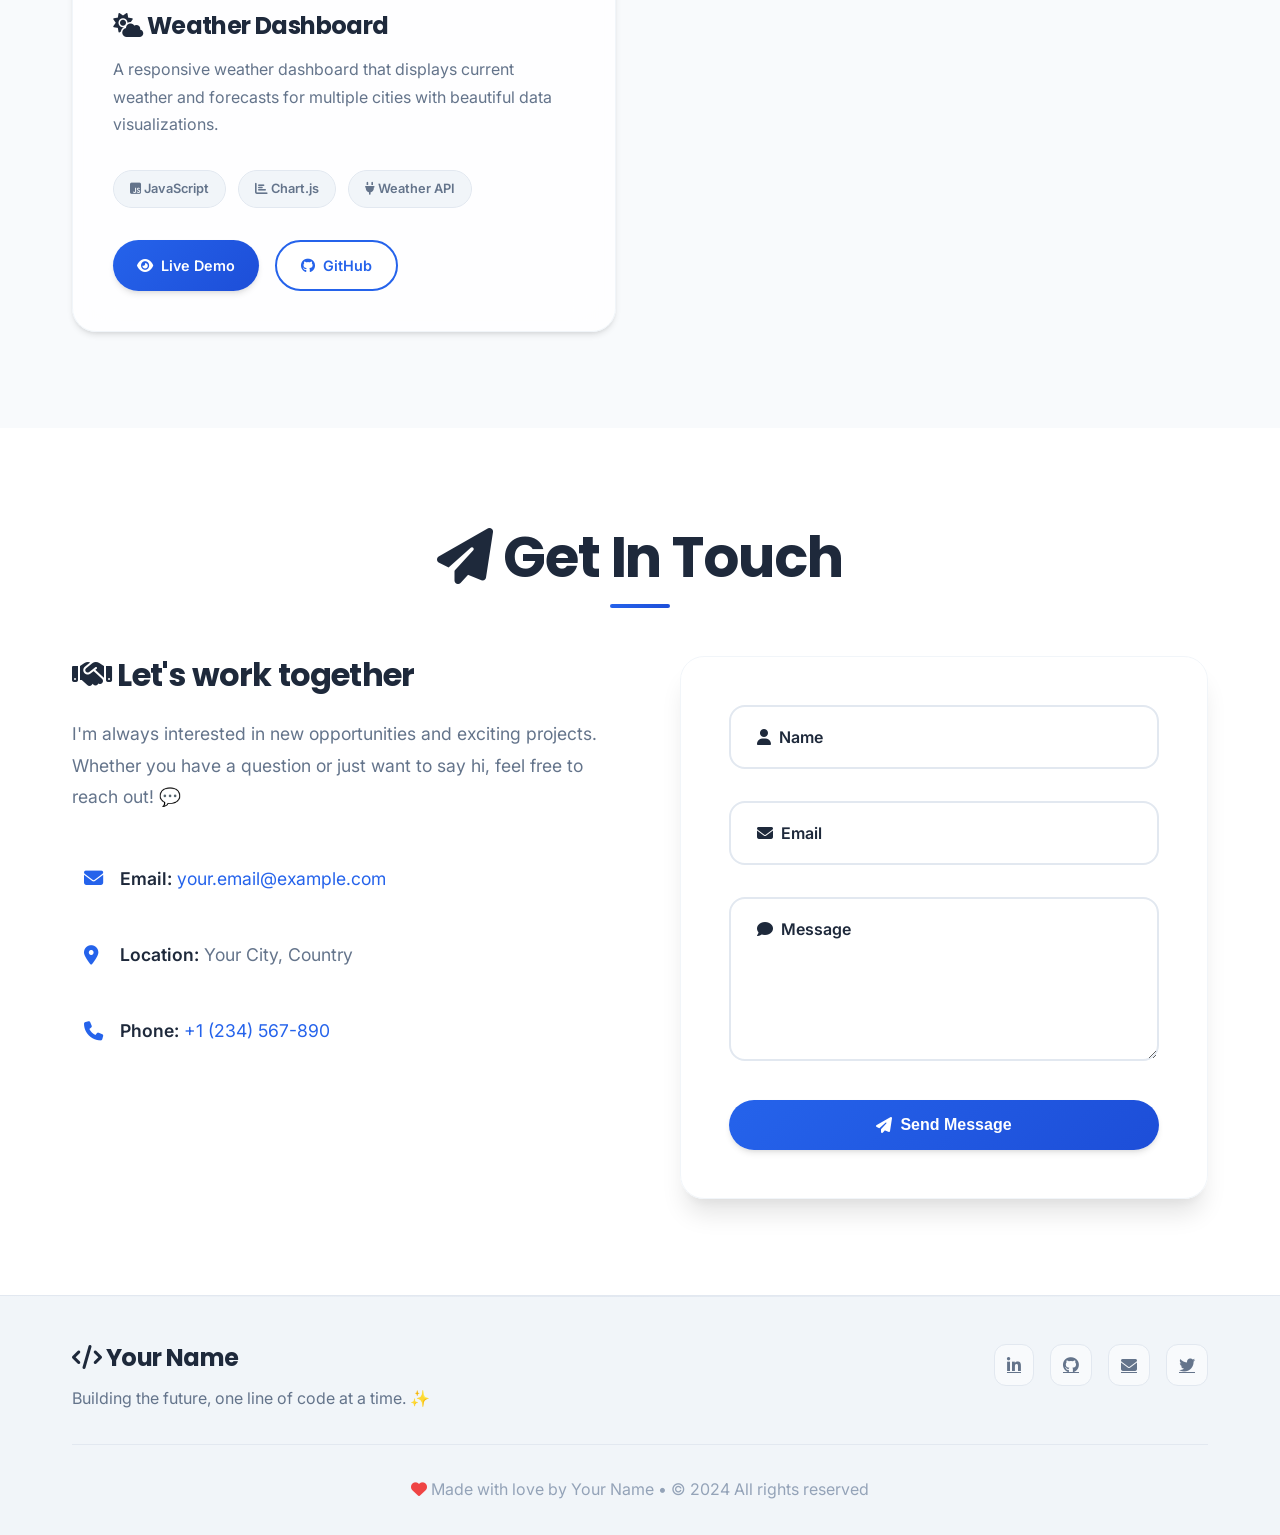
==== commit 0fdd681f: "Assistant checkpoint: Updated skills with brand colors and modern fonts Assistant generated file cha" ====
--- a/index.html
+++ b/index.html
@@ -221,27 +221,27 @@
                         <h3>Frontend</h3>
                     </div>
                     <div class="skill-items">
-                        <span class="skill-item">
+                        <span class="skill-item react">
                             <i class="fab fa-react"></i>
                             React
                         </span>
-                        <span class="skill-item">
+                        <span class="skill-item nextjs">
                             <i class="fas fa-infinity"></i>
                             Next.js
                         </span>
-                        <span class="skill-item">
+                        <span class="skill-item javascript">
                             <i class="fab fa-js-square"></i>
                             JavaScript ES6+
                         </span>
-                        <span class="skill-item">
+                        <span class="skill-item typescript">
                             <i class="fab fa-js-square"></i>
                             TypeScript
                         </span>
-                        <span class="skill-item">
+                        <span class="skill-item html">
                             <i class="fab fa-html5"></i>
                             HTML5 & CSS3
                         </span>
-                        <span class="skill-item">
+                        <span class="skill-item tailwind">
                             <i class="fab fa-sass"></i>
                             Tailwind CSS
                         </span>
@@ -253,27 +253,27 @@
                         <h3>Backend</h3>
                     </div>
                     <div class="skill-items">
-                        <span class="skill-item">
+                        <span class="skill-item nodejs">
                             <i class="fab fa-node-js"></i>
                             Node.js
                         </span>
-                        <span class="skill-item">
+                        <span class="skill-item express">
                             <i class="fas fa-code"></i>
                             Express.js
                         </span>
-                        <span class="skill-item">
+                        <span class="skill-item mongodb">
                             <i class="fas fa-leaf"></i>
                             MongoDB
                         </span>
-                        <span class="skill-item">
+                        <span class="skill-item mongoose">
                             <i class="fas fa-database"></i>
                             Mongoose ODM
                         </span>
-                        <span class="skill-item">
+                        <span class="skill-item restapi">
                             <i class="fas fa-plug"></i>
                             REST APIs
                         </span>
-                        <span class="skill-item">
+                        <span class="skill-item graphql">
                             <i class="fas fa-project-diagram"></i>
                             GraphQL
                         </span>
@@ -285,29 +285,29 @@
                         <h3>Tools & Others</h3>
                     </div>
                     <div class="skill-items">
-                        <span class="skill-item">
+                        <span class="skill-item git">
                             <i class="fab fa-git-alt"></i>
                             Git
                         </span>
-                        <span class="skill-item">
+                        <span class="skill-item docker">
                             <i class="fab fa-docker"></i>
                             Docker
                         </span>
-                        <span class="skill-item">
+                        <span class="skill-item aws">
                             <i class="fab fa-aws"></i>
                             AWS
                         </span>
-                        <span class="skill-item">
+                        <span class="skill-item figma">
                             <i class="fab fa-figma"></i>
                             Figma
                         </span>
-                        <span class="skill-item">
-                            <i class="fas fa-plug"></i>
-                            REST APIs
-                        </span>
-                        <span class="skill-item">
-                            <i class="fas fa-project-diagram"></i>
-                            GraphQL
+                        <span class="skill-item vscode">
+                            <i class="fas fa-code"></i>
+                            VS Code
+                        </span>
+                        <span class="skill-item postman">
+                            <i class="fas fa-paper-plane"></i>
+                            Postman
                         </span>
                     </div>
                 </div>
--- a/style.css
+++ b/style.css
@@ -1,7 +1,7 @@
 
 
-/* Import Elegant Fonts */
-@import url('https://fonts.googleapis.com/css2?family=Playfair+Display:wght@400;500;600;700;800;900&family=Inter:wght@300;400;500;600;700;800&display=swap');
+/* Import Modern Professional Fonts */
+@import url('https://fonts.googleapis.com/css2?family=Inter:wght@300;400;500;600;700;800;900&family=Poppins:wght@300;400;500;600;700;800;900&family=JetBrains+Mono:wght@300;400;500;600;700;800&display=swap');
 
 /* Reset and Base Styles */
 * {
@@ -70,12 +70,13 @@
 
 body {
     font-family: 'Inter', -apple-system, BlinkMacSystemFont, 'Segoe UI', sans-serif;
-    line-height: 1.7;
+    line-height: 1.6;
     color: var(--text-primary);
     background-color: var(--bg-primary);
     transition: var(--transition);
     font-weight: 400;
     overflow-x: hidden;
+    font-size: 16px;
 }
 
 .container {
@@ -104,20 +105,22 @@
 
 /* Typography */
 h1, h2, h3, h4, h5, h6 {
-    font-family: 'Playfair Display', 'Georgia', serif;
-    line-height: 1.3;
+    font-family: 'Poppins', -apple-system, BlinkMacSystemFont, 'Segoe UI', sans-serif;
+    line-height: 1.2;
     margin-bottom: 1rem;
     font-weight: 600;
     letter-spacing: -0.025em;
 }
 
 .section-title {
-    font-size: clamp(2rem, 5vw, 3rem);
+    font-size: clamp(2.5rem, 5vw, 3.5rem);
     font-weight: 700;
     text-align: center;
     margin-bottom: 4rem;
     color: var(--text-primary);
     position: relative;
+    font-family: 'Poppins', sans-serif;
+    letter-spacing: -0.02em;
 }
 
 .section-title::after {
@@ -173,7 +176,7 @@
 .nav-logo a {
     font-size: 1.5rem;
     font-weight: 700;
-    font-family: 'Playfair Display', serif;
+    font-family: 'Poppins', sans-serif;
     color: var(--primary-color);
     text-decoration: none;
     transition: var(--transition);
@@ -363,19 +366,22 @@
 .animate-text:nth-child(3) { animation-delay: 0.6s; }
 
 .hero-title {
-    font-size: clamp(2.5rem, 8vw, 4rem);
+    font-size: clamp(3rem, 8vw, 4.5rem);
     font-weight: 800;
     margin-bottom: 1rem;
     color: var(--text-primary);
     animation: fadeInUp 0.8s ease-out 0.2s both;
+    font-family: 'Poppins', sans-serif;
+    letter-spacing: -0.02em;
 }
 
 .hero-subtitle {
-    font-size: clamp(1.2rem, 4vw, 1.8rem);
+    font-size: clamp(1.3rem, 4vw, 2rem);
     color: var(--text-secondary);
     margin-bottom: 1.5rem;
     font-weight: 600;
     animation: fadeInUp 0.8s ease-out 0.4s both;
+    font-family: 'Poppins', sans-serif;
 }
 
 .hero-description {
@@ -696,6 +702,7 @@
     margin-bottom: 0;
     color: var(--primary-color);
     font-weight: 700;
+    font-family: 'Poppins', sans-serif;
 }
 
 .skill-items {
@@ -706,8 +713,6 @@
 }
 
 .skill-item {
-    background: var(--primary-color);
-    color: white;
     padding: 0.75rem 1.5rem;
     border-radius: 30px;
     font-size: 0.9rem;
@@ -717,12 +722,114 @@
     display: flex;
     align-items: center;
     gap: 0.5rem;
+    border: 2px solid transparent;
 }
 
 .skill-item:hover {
-    background: var(--primary-hover);
-    transform: translateY(-2px) scale(1.05);
-    box-shadow: var(--shadow-md);
+    transform: translateY(-3px) scale(1.05);
+    box-shadow: var(--shadow-lg);
+    border-color: rgba(255, 255, 255, 0.3);
+}
+
+/* Brand-specific colors for each technology */
+.skill-item.react {
+    background: #61dafb;
+    color: #000;
+}
+
+.skill-item.nextjs {
+    background: #000;
+    color: #fff;
+}
+
+.skill-item.javascript {
+    background: #f7df1e;
+    color: #000;
+}
+
+.skill-item.typescript {
+    background: #3178c6;
+    color: #fff;
+}
+
+.skill-item.html {
+    background: #e34f26;
+    color: #fff;
+}
+
+.skill-item.tailwind {
+    background: #06b6d4;
+    color: #fff;
+}
+
+.skill-item.nodejs {
+    background: #339933;
+    color: #fff;
+}
+
+.skill-item.express {
+    background: #000;
+    color: #fff;
+}
+
+.skill-item.mongodb {
+    background: #47a248;
+    color: #fff;
+}
+
+.skill-item.mongoose {
+    background: #880000;
+    color: #fff;
+}
+
+.skill-item.restapi {
+    background: #25d366;
+    color: #fff;
+}
+
+.skill-item.graphql {
+    background: #e10098;
+    color: #fff;
+}
+
+.skill-item.git {
+    background: #f05032;
+    color: #fff;
+}
+
+.skill-item.docker {
+    background: #2496ed;
+    color: #fff;
+}
+
+.skill-item.aws {
+    background: #ff9900;
+    color: #000;
+}
+
+.skill-item.figma {
+    background: #f24e1e;
+    color: #fff;
+}
+
+.skill-item.vscode {
+    background: #007acc;
+    color: #fff;
+}
+
+.skill-item.postman {
+    background: #ff6c37;
+    color: #fff;
+}
+
+[data-theme="dark"] .skill-item.javascript {
+    background: #f7df1e;
+    color: #000;
+}
+
+[data-theme="dark"] .skill-item.aws {
+    background: #ff9900;
+    color: #000;
 }
 
 /* Projects Section */
@@ -813,6 +920,7 @@
     margin-bottom: 1rem;
     color: var(--text-primary);
     font-weight: 700;
+    font-family: 'Poppins', sans-serif;
 }
 
 .project-description {
@@ -909,6 +1017,7 @@
     margin-bottom: 1.5rem;
     color: var(--text-primary);
     font-weight: 700;
+    font-family: 'Poppins', sans-serif;
 }
 
 .contact-info p {
@@ -1043,6 +1152,7 @@
     font-size: 1.5rem;
     margin-bottom: 0.75rem;
     font-weight: 700;
+    font-family: 'Poppins', sans-serif;
 }
 
 .footer-info p {
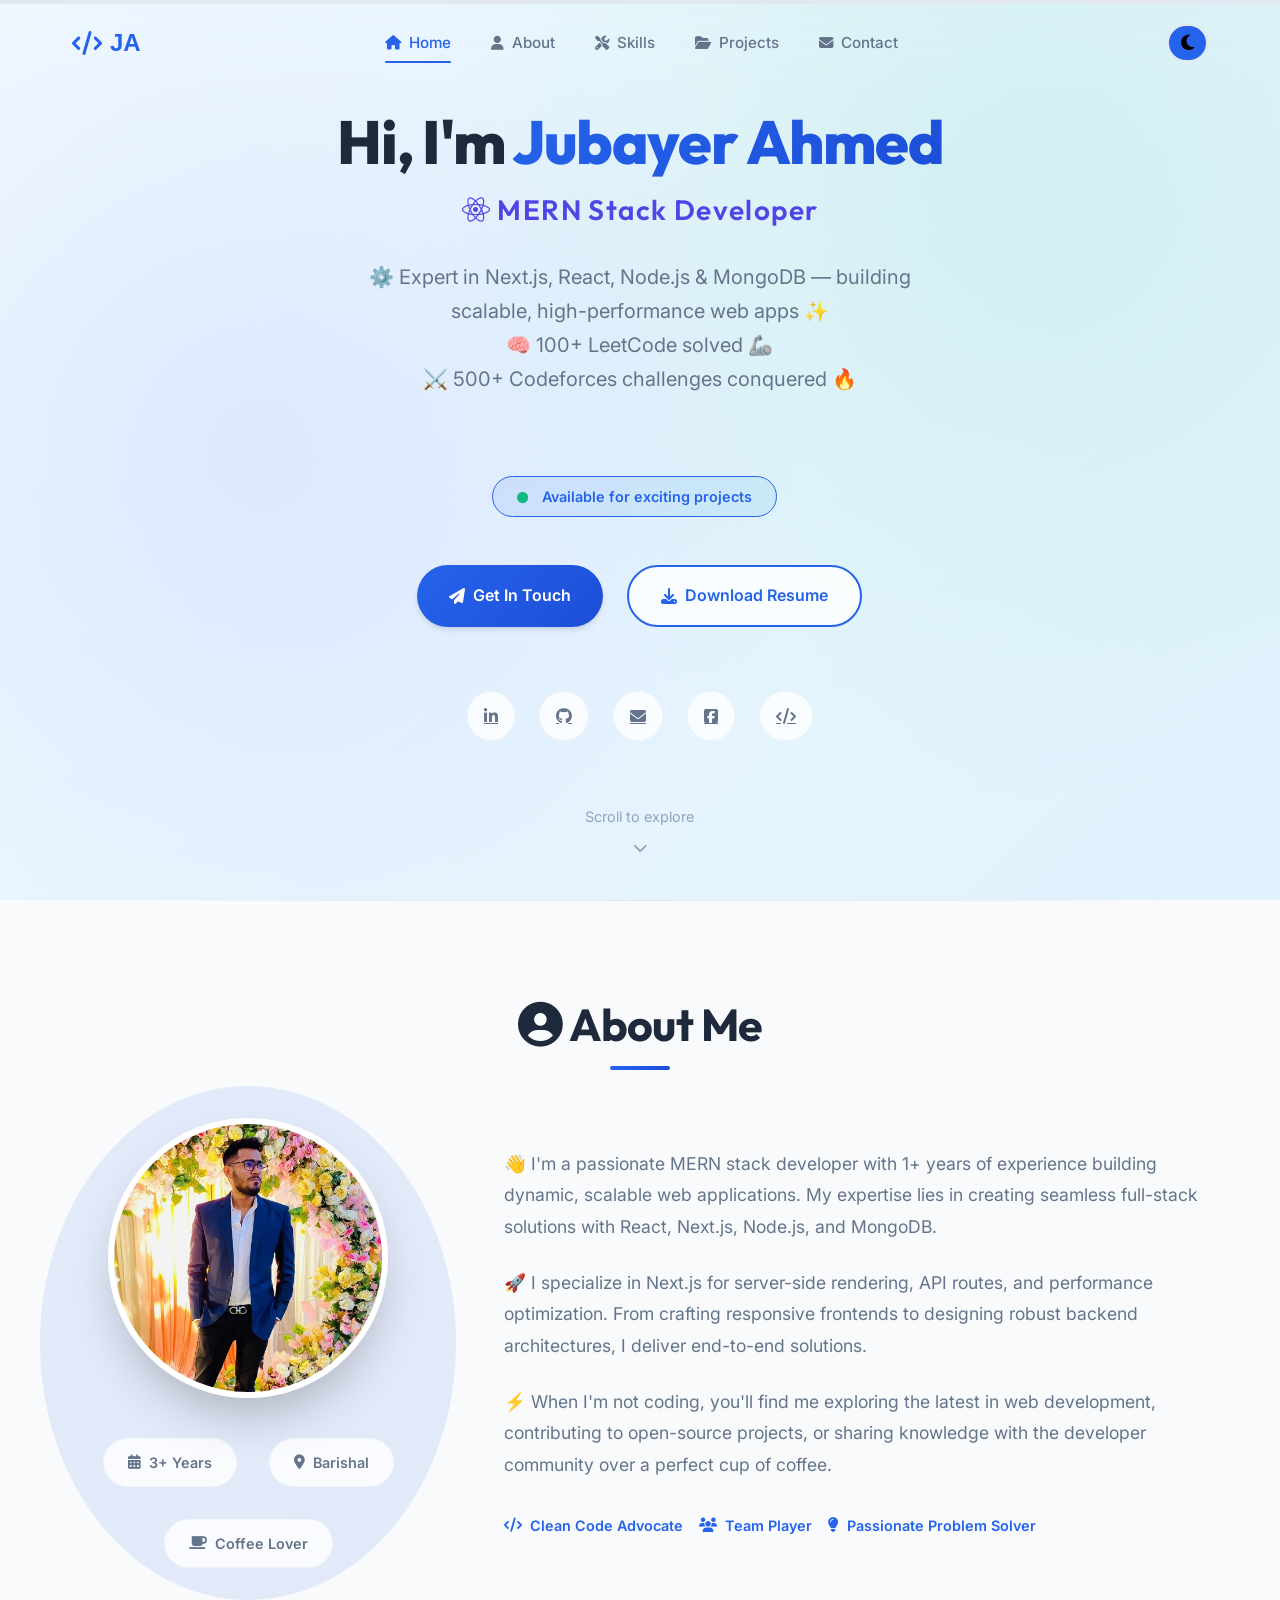
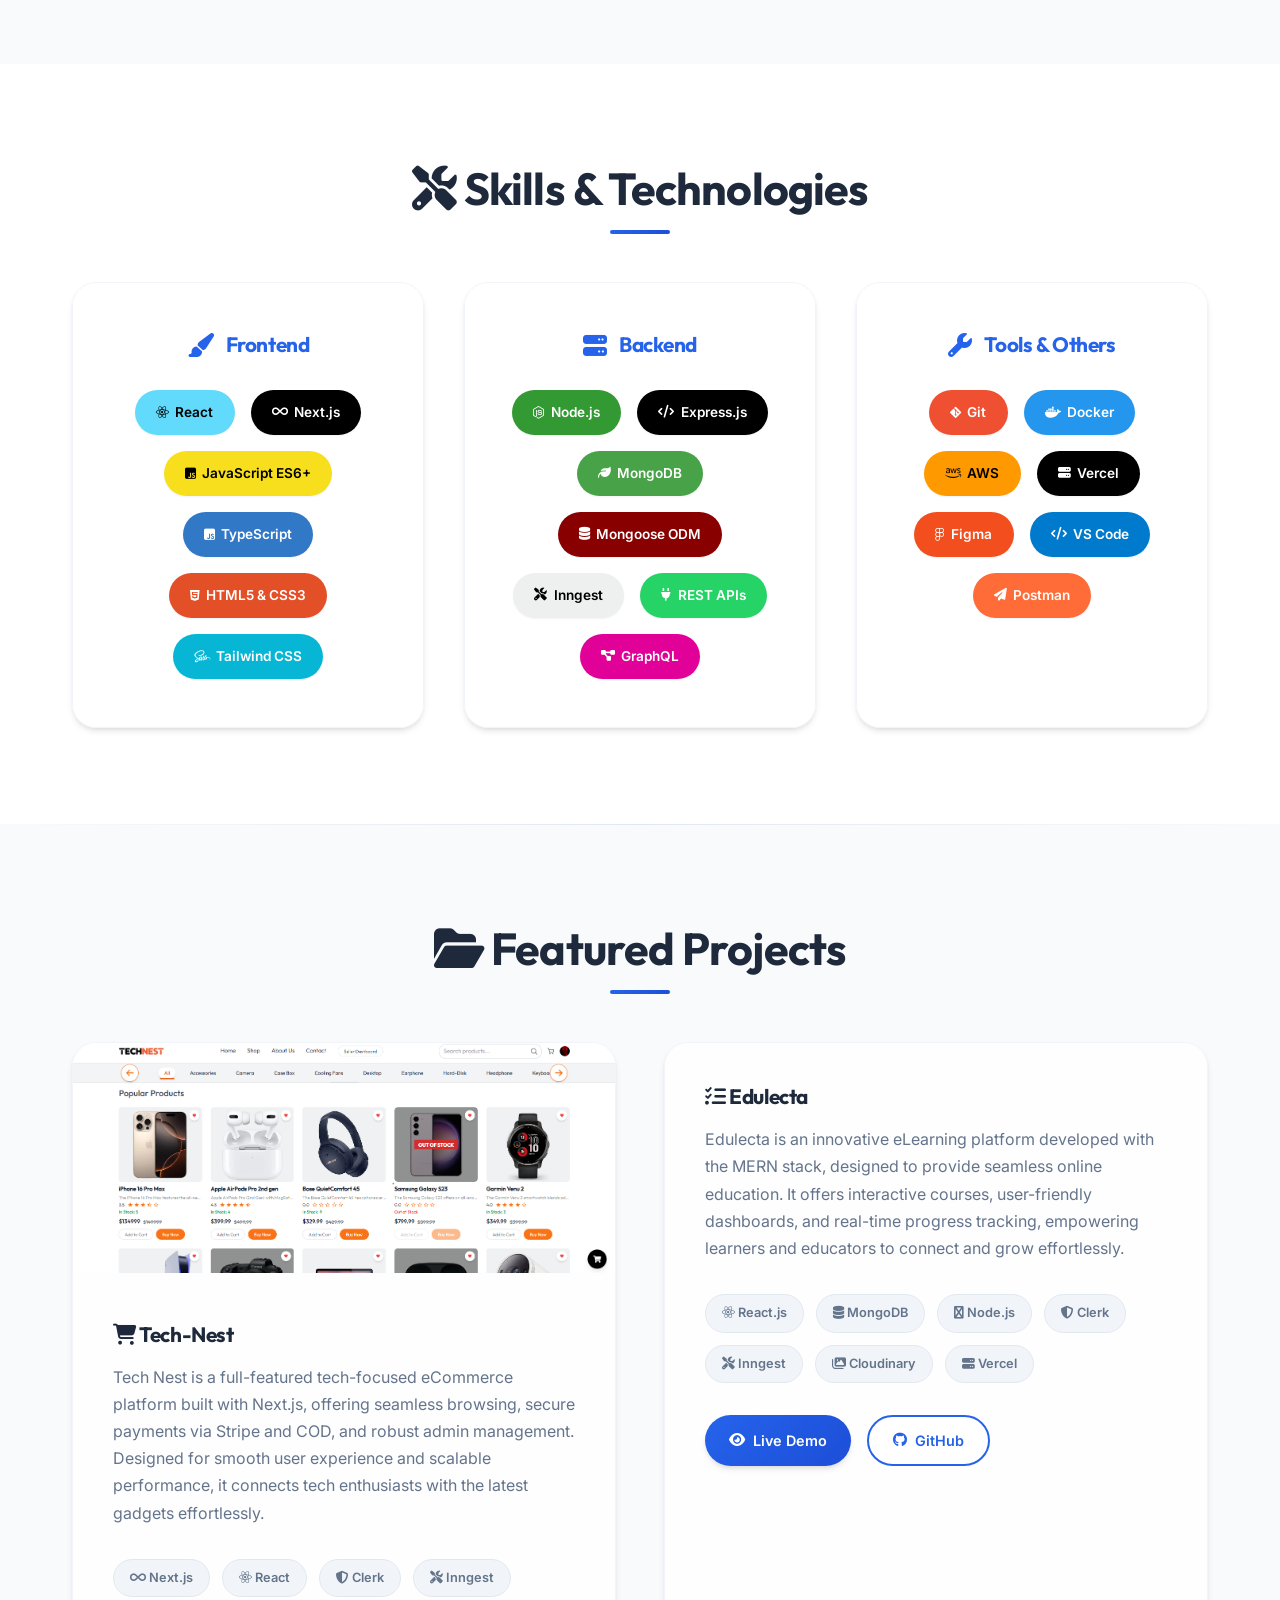
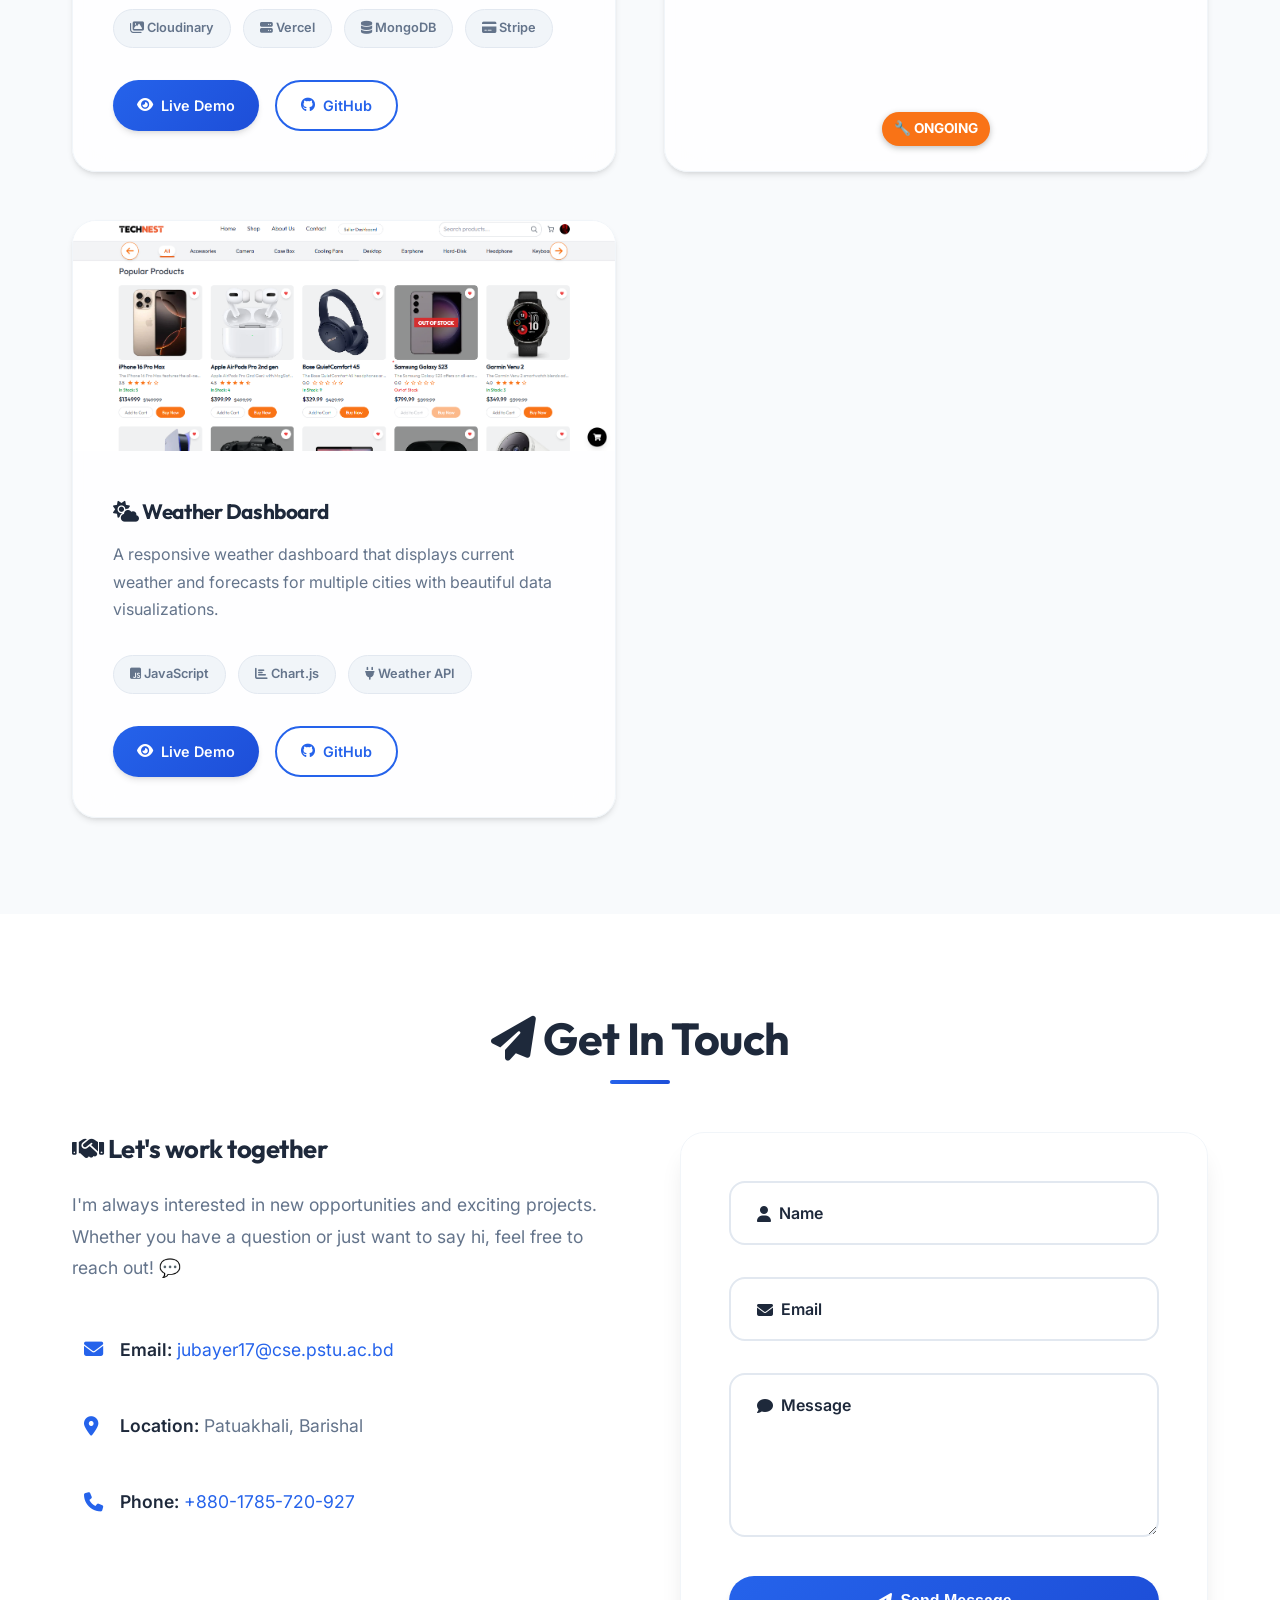
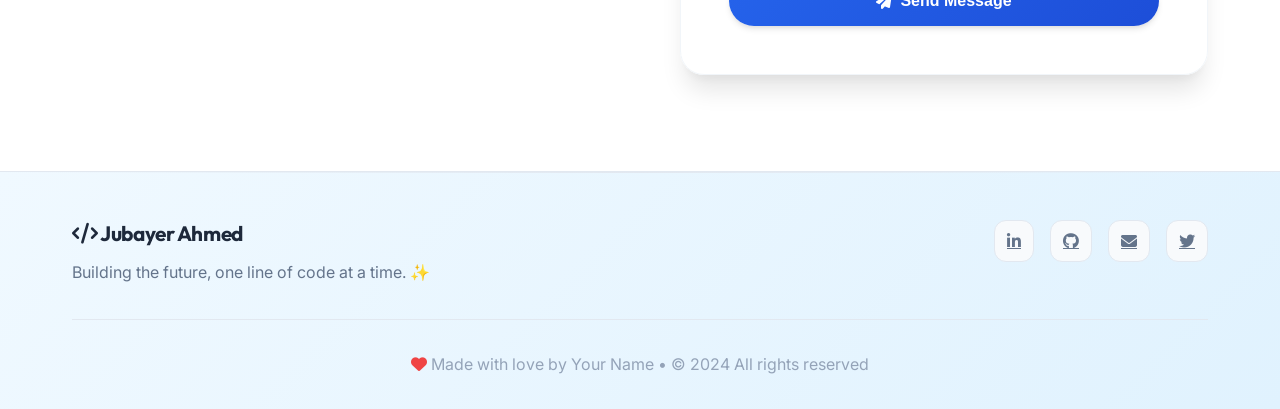
==== commit 31cb7d53: "added files" ====
--- a/index.html
+++ b/index.html
@@ -1,585 +1,779 @@
 <!DOCTYPE html>
 <html lang="en">
-
-<head>
-    <meta charset="UTF-8">
-    <meta name="viewport" content="width=device-width, initial-scale=1.0">
+  <head>
+    <meta charset="UTF-8" />
+    <meta name="viewport" content="width=device-width, initial-scale=1.0" />
     <title>Your Name - Full Stack Developer Portfolio</title>
-    <meta name="description"
-        content="Professional portfolio of Your Name - Full Stack Developer specializing in modern web technologies">
-    <meta name="keywords" content="full stack developer, web developer, react, node.js, javascript, portfolio">
-    <meta name="author" content="Your Name">
+    <meta
+      name="description"
+      content="Professional portfolio of Your Name - Full Stack Developer specializing in modern web technologies"
+    />
+    <meta
+      name="keywords"
+      content="full stack developer, web developer, react, node.js, javascript, portfolio"
+    />
+    <meta name="author" content="Your Name" />
 
     <!-- Open Graph Meta Tags -->
-    <meta property="og:title" content="Your Name - Full Stack Developer Portfolio">
-    <meta property="og:description"
-        content="Professional portfolio showcasing modern web development projects and skills">
-    <meta property="og:type" content="website">
-    <meta property="og:url" content="https://yourwebsite.com">
-    <meta property="og:image" content="https://yourwebsite.com/og-image.jpg">
+    <meta
+      property="og:title"
+      content="Your Name - Full Stack Developer Portfolio"
+    />
+    <meta
+      property="og:description"
+      content="Professional portfolio showcasing modern web development projects and skills"
+    />
+    <meta property="og:type" content="website" />
+    <meta property="og:url" content="https://yourwebsite.com" />
+    <meta property="og:image" content="https://yourwebsite.com/og-image.jpg" />
 
     <!-- Twitter Meta Tags -->
-    <meta name="twitter:card" content="summary_large_image">
-    <meta name="twitter:title" content="Your Name - Full Stack Developer Portfolio">
-    <meta name="twitter:description"
-        content="Professional portfolio showcasing modern web development projects and skills">
-    <meta name="twitter:image" content="https://yourwebsite.com/og-image.jpg">
+    <meta name="twitter:card" content="summary_large_image" />
+    <meta
+      name="twitter:title"
+      content="Your Name - Full Stack Developer Portfolio"
+    />
+    <meta
+      name="twitter:description"
+      content="Professional portfolio showcasing modern web development projects and skills"
+    />
+    <meta name="twitter:image" content="https://yourwebsite.com/og-image.jpg" />
 
     <!-- Favicon -->
-    <link rel="icon" type="image/svg+xml"
-        href="data:image/svg+xml,<svg xmlns=%22http://www.w3.org/2000/svg%22 viewBox=%220 0 100 100%22><text y=%22.9em%22 font-size=%2290%22>💻</text></svg>">
+    <link
+      rel="icon"
+      type="image/svg+xml"
+      href="data:image/svg+xml,<svg xmlns=%22http://www.w3.org/2000/svg%22 viewBox=%220 0 100 100%22><text y=%22.9em%22 font-size=%2290%22>💻</text></svg>"
+    />
 
     <!-- Google Fonts -->
-    <link rel="preconnect" href="https://fonts.googleapis.com">
-    <link rel="preconnect" href="https://fonts.gstatic.com" crossorigin>
+    <link rel="preconnect" href="https://fonts.googleapis.com" />
+    <link rel="preconnect" href="https://fonts.gstatic.com" crossorigin />
     <link
-        href="https://fonts.googleapis.com/css2?family=Lora:wght@400;500;600;700&family=Inter:wght@300;400;500;600;700&display=swap"
-        rel="stylesheet">
+      href="https://fonts.googleapis.com/css2?family=Lora:wght@400;500;600;700&family=Inter:wght@300;400;500;600;700&display=swap"
+      rel="stylesheet"
+    />
 
     <!-- Font Awesome Icons -->
-    <link rel="stylesheet" href="https://cdnjs.cloudflare.com/ajax/libs/font-awesome/6.4.0/css/all.min.css">
+    <link
+      rel="stylesheet"
+      href="https://cdnjs.cloudflare.com/ajax/libs/font-awesome/6.4.0/css/all.min.css"
+    />
 
     <link href="style.css" rel="stylesheet" type="text/css" />
 
     <!-- Scroll Progress Indicator -->
     <div class="scroll-indicator">
-        <div class="scroll-progress"></div>
+      <div class="scroll-progress"></div>
     </div>
-</head>
-
-<body>
+  </head>
+
+  <body>
     <!-- Navigation -->
     <nav class="navbar" id="navbar">
-        <div class="nav-container">
-            <div class="nav-logo">
-                <a href="#home">
-                    <i class="fas fa-code"></i>
-                    Your Name
-                </a>
-            </div>
-            <ul class="nav-menu" id="nav-menu">
-                <li class="nav-item">
-                    <a href="#home" class="nav-link">
-                        <i class="fas fa-home"></i>
-                        Home
-                    </a>
-                </li>
-                <li class="nav-item">
-                    <a href="#about" class="nav-link">
-                        <i class="fas fa-user"></i>
-                        About
-                    </a>
-                </li>
-                <li class="nav-item">
-                    <a href="#skills" class="nav-link">
-                        <i class="fas fa-tools"></i>
-                        Skills
-                    </a>
-                </li>
-                <li class="nav-item">
-                    <a href="#projects" class="nav-link">
-                        <i class="fas fa-folder-open"></i>
-                        Projects
-                    </a>
-                </li>
-                <li class="nav-item">
-                    <a href="#contact" class="nav-link">
-                        <i class="fas fa-envelope"></i>
-                        Contact
-                    </a>
-                </li>
-            </ul>
-            <div class="nav-toggle" id="mobile-menu">
-                <span class="bar"></span>
-                <span class="bar"></span>
-                <span class="bar"></span>
-            </div>
-            <button class="theme-toggle" id="theme-toggle" aria-label="Toggle dark mode">
-                <i class="fas fa-sun sun"></i>
-                <i class="fas fa-moon moon"></i>
-            </button>
-        </div>
+      <div class="nav-container">
+        <div class="nav-logo">
+          <a href="#home">
+            <i class="fas fa-code"></i>
+            JA
+          </a>
+        </div>
+        <ul class="nav-menu" id="nav-menu">
+          <li class="nav-item">
+            <a href="#home" class="nav-link">
+              <i class="fas fa-home"></i>
+              Home
+            </a>
+          </li>
+          <li class="nav-item">
+            <a href="#about" class="nav-link">
+              <i class="fas fa-user"></i>
+              About
+            </a>
+          </li>
+          <li class="nav-item">
+            <a href="#skills" class="nav-link">
+              <i class="fas fa-tools"></i>
+              Skills
+            </a>
+          </li>
+          <li class="nav-item">
+            <a href="#projects" class="nav-link">
+              <i class="fas fa-folder-open"></i>
+              Projects
+            </a>
+          </li>
+          <li class="nav-item">
+            <a href="#contact" class="nav-link">
+              <i class="fas fa-envelope"></i>
+              Contact
+            </a>
+          </li>
+        </ul>
+        <div class="nav-toggle" id="mobile-menu">
+          <span class="bar"></span>
+          <span class="bar"></span>
+          <span class="bar"></span>
+        </div>
+        <button
+          class="theme-toggle"
+          id="theme-toggle"
+          aria-label="Toggle dark mode"
+        >
+          <i class="fas fa-sun sun"></i>
+          <i class="fas fa-moon moon"></i>
+        </button>
+      </div>
     </nav>
 
     <!-- Hero Section -->
     <section id="home" class="hero">
-        <div class="hero-container">
-            <div class="hero-content">
-
-                <h1 class="hero-title animate-text">Hi, I'm <span class="highlight">Jubayer Ahmed</span></h1>
-                <h2 class="hero-subtitle animate-text">
-                    <i class="fab fa-react"></i>
-                    MERN Stack Developer
-                </h2>
-                <p class="hero-description animate-text">Specialized in Next.js, React, Node.js, and MongoDB. I build
-                    scalable, modern web applications with cutting-edge technologies and exceptional user experiences.
-                    🚀</p>
-                <div class="hero-badge availability-badge">
-                    <i class="fas fa-circle" style="color: #10b981; font-size: 0.5rem;"></i>
-                    Available for exciting projects
-                </div>
-                <div class="hero-buttons">
-                    <a href="#contact" class="btn btn-primary">
-                        <i class="fas fa-paper-plane"></i>
-                        Get In Touch
-                    </a>
-                    <a href="#" class="btn btn-secondary" id="download-resume">
-                        <i class="fas fa-download"></i>
-                        Download Resume
-                    </a>
-                </div>
-                <div class="social-links">
-                    <a href="https://linkedin.com/in/yourname" class="social-link" aria-label="LinkedIn">
-                        <i class="fab fa-linkedin-in"></i>
-                    </a>
-                    <a href="https://github.com/yourname" class="social-link" aria-label="GitHub">
-                        <i class="fab fa-github"></i>
-                    </a>
-                    <a href="mailto:your.email@example.com" class="social-link" aria-label="Email">
-                        <i class="fas fa-envelope"></i>
-                    </a>
-                    <a href="https://twitter.com/yourname" class="social-link" aria-label="Twitter">
-                        <i class="fab fa-twitter"></i>
-                    </a>
-                </div>
-                <div class="scroll-cue">
-                    <span>Scroll to explore</span>
-                    <div class="scroll-arrow">
-                        <i class="fas fa-chevron-down"></i>
-                    </div>
-                </div>
-            </div>
-        </div>
+      <div class="hero-container">
+        <div class="hero-content">
+          <h1 class="hero-title animate-text">
+            Hi, I'm <span class="highlight">Jubayer Ahmed</span>
+          </h1>
+          <h2 class="hero-subtitle typing-text">
+            <i class="fab fa-react"></i>
+            MERN Stack Developer
+          </h2>
+          <p class="hero-description animate-text">
+            ⚙️ Expert in Next.js, React, Node.js & MongoDB — building scalable,
+            high-performance web apps ✨ <br />🧠 100+ LeetCode solved 🦾
+            <br />⚔️ 500+ Codeforces challenges conquered 🔥
+          </p>
+          <div class="hero-badge availability-badge pulse-icon">
+            <i
+              class="fas fa-circle"
+              style="color: #10b981; font-size: 0.7rem; margin-right: 10px"
+            ></i>
+            Available for exciting projects
+          </div>
+          <div class="hero-buttons">
+            <a href="#contact" class="btn btn-primary">
+              <i class="fas fa-paper-plane"></i>
+              Get In Touch
+            </a>
+            <a href="#" class="btn btn-secondary" id="download-resume">
+              <i class="fas fa-download"></i>
+              Download Resume
+            </a>
+          </div>
+          <div class="social-links">
+            <a
+              href="https://www.linkedin.com/in/jubayer-ahmed26/"
+              class="social-link"
+              aria-label="LinkedIn"
+              target="_blank"
+              rel="noopener noreferrer"
+            >
+              <i class="fab fa-linkedin-in"></i>
+            </a>
+            <a
+              href="https://github.com/jubayer17"
+              class="social-link"
+              aria-label="GitHub"
+              target="_blank"
+              rel="noopener noreferrer"
+            >
+              <i class="fab fa-github"></i>
+            </a>
+            <a
+              href="mailto:jubayer17@cse.pstu.ac.bd"
+              class="social-link"
+              aria-label="Email"
+            >
+              <i class="fas fa-envelope"></i>
+            </a>
+
+            <a
+              href="https://www.facebook.com/jub0.ahmed/"
+              class="social-link"
+              aria-label="Facebook"
+              target="_blank"
+              rel="noopener noreferrer"
+            >
+              <i class="fab fa-facebook-square"></i>
+            </a>
+            <a
+              href="https://leetcode.com/u/Jubayer17/"
+              class="social-link"
+              aria-label="Facebook"
+              target="_blank"
+              rel="noopener noreferrer"
+            >
+              <i class="fa-solid fa-code"></i>
+            </a>
+          </div>
+          <div class="scroll-cue">
+            <span>Scroll to explore</span>
+            <div class="scroll-arrow">
+              <i class="fas fa-chevron-down"></i>
+            </div>
+          </div>
+        </div>
+      </div>
     </section>
 
     <!-- About Section -->
     <section id="about" class="about">
-        <div class="container">
-            <h2 class="section-title">
-                <i class="fas fa-user-circle"></i>
-                About Me
-            </h2>
-            <div class="about-content">
-                <div class="about-image">
-                    <img src="https://via.placeholder.com/300x300/6366f1/ffffff?text=Your+Photo" alt="Your Name"
-                        class="profile-img">
-                    <div class="about-stats">
-                        <div class="stat-item">
-                            <i class="fas fa-calendar-alt"></i>
-                            <span>3+ Years</span>
-                        </div>
-                        <div class="stat-item">
-                            <i class="fas fa-map-marker-alt"></i>
-                            <span>Your City</span>
-                        </div>
-                        <div class="stat-item">
-                            <i class="fas fa-coffee"></i>
-                            <span>Coffee Lover</span>
-                        </div>
-                    </div>
-                </div>
-                <div class="about-text">
-                    <p>👋 I'm a passionate MERN stack developer with 3+ years of experience building dynamic, scalable
-                        web applications. My expertise lies in creating seamless full-stack solutions with React,
-                        Next.js, Node.js, and MongoDB.</p>
-                    <p>🚀 I specialize in Next.js for server-side rendering, API routes, and performance optimization.
-                        From crafting responsive frontends to designing robust backend architectures, I deliver
-                        end-to-end solutions.</p>
-                    <p>⚡ When I'm not coding, you'll find me exploring the latest in web development, contributing to
-                        open-source projects, or sharing knowledge with the developer community over a perfect cup of
-                        coffee.</p>
-                    <div class="about-highlights">
-                        <div class="highlight-item">
-                            <i class="fas fa-code"></i>
-                            <span>Clean Code Advocate</span>
-                        </div>
-                        <div class="highlight-item">
-                            <i class="fas fa-users"></i>
-                            <span>Team Player</span>
-                        </div>
-                        <div class="highlight-item">
-                            <i class="fas fa-lightbulb"></i>
-                            <span>Problem Solver</span>
-                        </div>
-                    </div>
-                </div>
-            </div>
-        </div>
+      <div class="container">
+        <h2 class="section-title">
+          <i class="fas fa-user-circle"></i>
+          About Me
+        </h2>
+        <div class="about-content">
+          <div class="about-image">
+            <img src="assets/me.jpg" alt="Jubayer" class="profile-img" />
+            <div class="about-stats">
+              <div class="stat-item">
+                <i class="fas fa-calendar-alt"></i>
+                <span>3+ Years</span>
+              </div>
+              <div class="stat-item">
+                <i class="fas fa-map-marker-alt"></i>
+                <span>Barishal</span>
+              </div>
+              <div class="stat-item">
+                <i class="fas fa-coffee"></i>
+                <span>Coffee Lover</span>
+              </div>
+            </div>
+          </div>
+          <div class="about-text">
+            <p>
+              👋 I'm a passionate MERN stack developer with 1+ years of
+              experience building dynamic, scalable web applications. My
+              expertise lies in creating seamless full-stack solutions with
+              React, Next.js, Node.js, and MongoDB.
+            </p>
+            <p>
+              🚀 I specialize in Next.js for server-side rendering, API routes,
+              and performance optimization. From crafting responsive frontends
+              to designing robust backend architectures, I deliver end-to-end
+              solutions.
+            </p>
+            <p>
+              ⚡ When I'm not coding, you'll find me exploring the latest in web
+              development, contributing to open-source projects, or sharing
+              knowledge with the developer community over a perfect cup of
+              coffee.
+            </p>
+            <div class="about-highlights">
+              <div class="highlight-item">
+                <i class="fas fa-code"></i>
+                <span>Clean Code Advocate</span>
+              </div>
+              <div class="highlight-item">
+                <i class="fas fa-users"></i>
+                <span>Team Player</span>
+              </div>
+              <div class="highlight-item">
+                <i class="fas fa-lightbulb"></i>
+                <span>Passionate Problem Solver</span>
+              </div>
+            </div>
+          </div>
+        </div>
+      </div>
     </section>
 
     <!-- Skills Section -->
     <section id="skills" class="skills">
-        <div class="container">
-            <h2 class="section-title">
-                <i class="fas fa-tools"></i>
-                Skills & Technologies
-            </h2>
-            <div class="skills-grid">
-                <div class="skill-category">
-                    <div class="skill-header">
-                        <i class="fas fa-paint-brush"></i>
-                        <h3>Frontend</h3>
-                    </div>
-                    <div class="skill-items">
-                        <span class="skill-item react">
-                            <i class="fab fa-react"></i>
-                            React
-                        </span>
-                        <span class="skill-item nextjs">
-                            <i class="fas fa-infinity"></i>
-                            Next.js
-                        </span>
-                        <span class="skill-item javascript">
-                            <i class="fab fa-js-square"></i>
-                            JavaScript ES6+
-                        </span>
-                        <span class="skill-item typescript">
-                            <i class="fab fa-js-square"></i>
-                            TypeScript
-                        </span>
-                        <span class="skill-item html">
-                            <i class="fab fa-html5"></i>
-                            HTML5 & CSS3
-                        </span>
-                        <span class="skill-item tailwind">
-                            <i class="fab fa-sass"></i>
-                            Tailwind CSS
-                        </span>
-                    </div>
-                </div>
-                <div class="skill-category">
-                    <div class="skill-header">
-                        <i class="fas fa-server"></i>
-                        <h3>Backend</h3>
-                    </div>
-                    <div class="skill-items">
-                        <span class="skill-item nodejs">
-                            <i class="fab fa-node-js"></i>
-                            Node.js
-                        </span>
-                        <span class="skill-item express">
-                            <i class="fas fa-code"></i>
-                            Express.js
-                        </span>
-                        <span class="skill-item mongodb">
-                            <i class="fas fa-leaf"></i>
-                            MongoDB
-                        </span>
-                        <span class="skill-item mongoose">
-                            <i class="fas fa-database"></i>
-                            Mongoose ODM
-                        </span>
-                        <span class="skill-item restapi">
-                            <i class="fas fa-plug"></i>
-                            REST APIs
-                        </span>
-                        <span class="skill-item graphql">
-                            <i class="fas fa-project-diagram"></i>
-                            GraphQL
-                        </span>
-                    </div>
-                </div>
-                <div class="skill-category">
-                    <div class="skill-header">
-                        <i class="fas fa-wrench"></i>
-                        <h3>Tools & Others</h3>
-                    </div>
-                    <div class="skill-items">
-                        <span class="skill-item git">
-                            <i class="fab fa-git-alt"></i>
-                            Git
-                        </span>
-                        <span class="skill-item docker">
-                            <i class="fab fa-docker"></i>
-                            Docker
-                        </span>
-                        <span class="skill-item aws">
-                            <i class="fab fa-aws"></i>
-                            AWS
-                        </span>
-                        <span class="skill-item figma">
-                            <i class="fab fa-figma"></i>
-                            Figma
-                        </span>
-                        <span class="skill-item vscode">
-                            <i class="fas fa-code"></i>
-                            VS Code
-                        </span>
-                        <span class="skill-item postman">
-                            <i class="fas fa-paper-plane"></i>
-                            Postman
-                        </span>
-                    </div>
-                </div>
-            </div>
-        </div>
+      <div class="container">
+        <h2 class="section-title">
+          <i class="fas fa-tools"></i>
+          Skills & Technologies
+        </h2>
+        <div class="skills-grid">
+          <div class="skill-category">
+            <div class="skill-header">
+              <i class="fas fa-paint-brush"></i>
+              <h3>Frontend</h3>
+            </div>
+            <div class="skill-items">
+              <span class="skill-item react">
+                <i class="fab fa-react"></i>
+                React
+              </span>
+              <span class="skill-item nextjs">
+                <i class="fas fa-infinity"></i>
+                Next.js
+              </span>
+              <span class="skill-item javascript">
+                <i class="fab fa-js-square"></i>
+                JavaScript ES6+
+              </span>
+              <span class="skill-item typescript">
+                <i class="fab fa-js-square"></i>
+                TypeScript
+              </span>
+              <span class="skill-item html">
+                <i class="fab fa-html5"></i>
+                HTML5 & CSS3
+              </span>
+              <span class="skill-item tailwind">
+                <i class="fab fa-sass"></i>
+                Tailwind CSS
+              </span>
+            </div>
+          </div>
+          <div class="skill-category">
+            <div class="skill-header">
+              <i class="fas fa-server"></i>
+              <h3>Backend</h3>
+            </div>
+            <div class="skill-items">
+              <span class="skill-item nodejs">
+                <i class="fab fa-node-js"></i>
+                Node.js
+              </span>
+              <span class="skill-item express">
+                <i class="fas fa-code"></i>
+                Express.js
+              </span>
+              <span class="skill-item mongodb">
+                <i class="fas fa-leaf"></i>
+                MongoDB
+              </span>
+              <span class="skill-item mongoose">
+                <i class="fas fa-database"></i>
+                Mongoose ODM
+              </span>
+              <span class="skill-item inngest">
+                <i class="fa-solid fa-screwdriver-wrench"></i>
+                Inngest
+              </span>
+              <span class="skill-item restapi">
+                <i class="fas fa-plug"></i>
+                REST APIs
+              </span>
+              <span class="skill-item graphql">
+                <i class="fas fa-project-diagram"></i>
+                GraphQL
+              </span>
+            </div>
+          </div>
+          <div class="skill-category">
+            <div class="skill-header">
+              <i class="fas fa-wrench"></i>
+              <h3>Tools & Others</h3>
+            </div>
+            <div class="skill-items">
+              <span class="skill-item git">
+                <i class="fab fa-git-alt"></i>
+                Git
+              </span>
+              <span class="skill-item docker">
+                <i class="fab fa-docker"></i>
+                Docker
+              </span>
+              <span class="skill-item aws">
+                <i class="fab fa-aws"></i>
+                AWS
+              </span>
+              <span class="skill-item vercel">
+                <i class="fa-solid fa-server"></i>
+                Vercel
+              </span>
+              <span class="skill-item figma">
+                <i class="fab fa-figma"></i>
+                Figma
+              </span>
+              <span class="skill-item vscode">
+                <i class="fas fa-code"></i>
+                VS Code
+              </span>
+              <span class="skill-item postman">
+                <i class="fas fa-paper-plane"></i>
+                Postman
+              </span>
+            </div>
+          </div>
+        </div>
+      </div>
     </section>
 
     <!-- Projects Section -->
     <section id="projects" class="projects">
-        <div class="container">
-            <h2 class="section-title">
-                <i class="fas fa-folder-open"></i>
-                Featured Projects
-            </h2>
-            <div class="projects-grid">
-                <div class="project-card">
-                    <div class="project-image">
-                        <img src="https://via.placeholder.com/400x250/6366f1/ffffff?text=E-Commerce+Platform"
-                            alt="E-Commerce Platform">
-                        <div class="project-overlay">
-                            <div class="project-links">
-                                <a href="#" class="project-link" aria-label="View live demo">
-                                    <i class="fas fa-external-link-alt"></i>
-                                </a>
-                                <a href="#" class="project-link" aria-label="View GitHub">
-                                    <i class="fab fa-github"></i>
-                                </a>
-                            </div>
-                        </div>
-                    </div>
-                    <div class="project-content">
-                        <h3 class="project-title">
-                            <i class="fas fa-shopping-cart"></i>
-                            E-Commerce Platform
-                        </h3>
-                        <p class="project-description">A full-stack e-commerce solution built with React, Node.js, and
-                            PostgreSQL. Features include user authentication, payment integration, and admin dashboard.
-                        </p>
-                        <div class="project-tech">
-                            <span class="tech-tag">
-                                <i class="fab fa-react"></i>
-                                React
-                            </span>
-                            <span class="tech-tag">
-                                <i class="fab fa-node-js"></i>
-                                Node.js
-                            </span>
-                            <span class="tech-tag">
-                                <i class="fas fa-database"></i>
-                                PostgreSQL
-                            </span>
-                        </div>
-                        <div class="project-buttons">
-                            <a href="#" class="btn btn-small btn-primary">
-                                <i class="fas fa-eye"></i>
-                                Live Demo
-                            </a>
-                            <a href="#" class="btn btn-small btn-secondary">
-                                <i class="fab fa-github"></i>
-                                GitHub
-                            </a>
-                        </div>
-                    </div>
+      <div class="container">
+        <h2 class="section-title">
+          <i class="fas fa-folder-open"></i>
+          Featured Projects
+        </h2>
+        <div class="projects-grid">
+          <div class="project-card">
+            <div class="project-image">
+              <img src="assets/technestSS.png" alt="Weather Dashboard" />
+              <div class="project-overlay">
+                <div class="project-links">
+                  <a
+                    href="https://quick-cart-ax1j.vercel.app/"
+                    class="project-link"
+                    aria-label="View live demo"
+                  >
+                    <i class="fas fa-external-link-alt"></i>
+                  </a>
+                  <a
+                    href="https://github.com/jubayer17"
+                    class="project-link"
+                    aria-label="View GitHub"
+                  >
+                    <i class="fab fa-github"></i>
+                  </a>
                 </div>
-
-                <div class="project-card">
-                    <div class="project-image">
-                        <img src="https://via.placeholder.com/400x250/10b981/ffffff?text=Task+Manager"
-                            alt="Task Management App">
-                        <div class="project-overlay">
-                            <div class="project-links">
-                                <a href="#" class="project-link" aria-label="View live demo">
-                                    <i class="fas fa-external-link-alt"></i>
-                                </a>
-                                <a href="#" class="project-link" aria-label="View GitHub">
-                                    <i class="fab fa-github"></i>
-                                </a>
-                            </div>
-                        </div>
-                    </div>
-                    <div class="project-content">
-                        <h3 class="project-title">
-                            <i class="fas fa-tasks"></i>
-                            Task Management App
-                        </h3>
-                        <p class="project-description">A collaborative task management application with real-time
-                            updates, drag-and-drop functionality, and team collaboration features.</p>
-                        <div class="project-tech">
-                            <span class="tech-tag">
-                                <i class="fab fa-vuejs"></i>
-                                Vue.js
-                            </span>
-                            <span class="tech-tag">
-                                <i class="fas fa-plug"></i>
-                                Socket.io
-                            </span>
-                            <span class="tech-tag">
-                                <i class="fas fa-leaf"></i>
-                                MongoDB
-                            </span>
-                        </div>
-                        <div class="project-buttons">
-                            <a href="#" class="btn btn-small btn-primary">
-                                <i class="fas fa-eye"></i>
-                                Live Demo
-                            </a>
-                            <a href="#" class="btn btn-small btn-secondary">
-                                <i class="fab fa-github"></i>
-                                GitHub
-                            </a>
-                        </div>
-                    </div>
+              </div>
+            </div>
+            <div class="project-content">
+              <h3 class="project-title">
+                <i class="fas fa-shopping-cart"></i>
+                Tech-Nest
+              </h3>
+              <p class="project-description">
+                Tech Nest is a full-featured tech-focused eCommerce platform
+                built with Next.js, offering seamless browsing, secure payments
+                via Stripe and COD, and robust admin management. Designed for
+                smooth user experience and scalable performance, it connects
+                tech enthusiasts with the latest gadgets effortlessly.
+              </p>
+              <div class="project-tech">
+                <span class="tech-tag">
+                  <i class="fa-solid fa-infinity"></i>
+                  Next.js
+                </span>
+                <span class="tech-tag">
+                  <i class="fab fa-react"></i>
+                  React
+                </span>
+                <span class="tech-tag">
+                  <i class="fa-solid fa-shield-halved"></i>
+                  Clerk
+                </span>
+                <span class="tech-tag">
+                  <i class="fa-solid fa-screwdriver-wrench"></i>
+
+                  Inngest
+                </span>
+                <span class="tech-tag">
+                  <i class="fa-solid fa-images"></i>
+
+                  Cloudinary
+                </span>
+                <span class="tech-tag">
+                  <i class="fa-solid fa-server"></i>
+
+                  Vercel
+                </span>
+
+                <span class="tech-tag">
+                  <i class="fas fa-database"></i>
+                  MongoDB
+                </span>
+                <span class="tech-tag">
+                  <i class="fa-solid fa-credit-card"></i>
+                  Stripe
+                </span>
+              </div>
+              <div class="project-buttons">
+                <a
+                  href="https://quick-cart-ax1j.vercel.app/"
+                  class="btn btn-small btn-primary"
+                  target="_blank"
+                  rel="noopener noreferrer"
+                >
+                  <i class="fas fa-eye"></i>
+                  Live Demo
+                </a>
+                <a
+                  href="https://github.com/jubayer17"
+                  class="btn btn-small btn-secondary"
+                  target="_blank"
+                  rel="noopener noreferrer"
+                >
+                  <i class="fab fa-github"></i>
+                  GitHub
+                </a>
+              </div>
+            </div>
+          </div>
+
+          <div class="project-card">
+            <div class="project-image">
+              <div class="project-overlay">
+                <div class="project-links">
+                  <a href="#" class="project-link" aria-label="View live demo">
+                    <i class="fas fa-external-link-alt"></i>
+                  </a>
+                  <a href="#" class="project-link" aria-label="View GitHub">
+                    <i class="fab fa-github"></i>
+                  </a>
                 </div>
-
-                <div class="project-card">
-                    <div class="project-image">
-                        <img src="https://via.placeholder.com/400x250/f59e0b/ffffff?text=Weather+Dashboard"
-                            alt="Weather Dashboard">
-                        <div class="project-overlay">
-                            <div class="project-links">
-                                <a href="#" class="project-link" aria-label="View live demo">
-                                    <i class="fas fa-external-link-alt"></i>
-                                </a>
-                                <a href="#" class="project-link" aria-label="View GitHub">
-                                    <i class="fab fa-github"></i>
-                                </a>
-                            </div>
-                        </div>
-                    </div>
-                    <div class="project-content">
-                        <h3 class="project-title">
-                            <i class="fas fa-cloud-sun"></i>
-                            Weather Dashboard
-                        </h3>
-                        <p class="project-description">A responsive weather dashboard that displays current weather and
-                            forecasts for multiple cities with beautiful data visualizations.</p>
-                        <div class="project-tech">
-                            <span class="tech-tag">
-                                <i class="fab fa-js-square"></i>
-                                JavaScript
-                            </span>
-                            <span class="tech-tag">
-                                <i class="fas fa-chart-bar"></i>
-                                Chart.js
-                            </span>
-                            <span class="tech-tag">
-                                <i class="fas fa-plug"></i>
-                                Weather API
-                            </span>
-                        </div>
-                        <div class="project-buttons">
-                            <a href="#" class="btn btn-small btn-primary">
-                                <i class="fas fa-eye"></i>
-                                Live Demo
-                            </a>
-                            <a href="#" class="btn btn-small btn-secondary">
-                                <i class="fab fa-github"></i>
-                                GitHub
-                            </a>
-                        </div>
-                    </div>
+              </div>
+            </div>
+            <div class="project-content">
+              <h3 class="project-title">
+                <i class="fas fa-tasks"></i>
+                Edulecta
+              </h3>
+              <p class="project-description">
+                Edulecta is an innovative eLearning platform developed with the
+                MERN stack, designed to provide seamless online education. It
+                offers interactive courses, user-friendly dashboards, and
+                real-time progress tracking, empowering learners and educators
+                to connect and grow effortlessly.
+              </p>
+              <div class="project-tech">
+                <span class="tech-tag">
+                  <i class="fab fa-react"></i>
+                  React.js
+                </span>
+                <span class="tech-tag">
+                  <i class="fas fa-database"></i>
+                  MongoDB
+                </span>
+                <span class="tech-tag">
+                  <i class="fas fa-node-js"></i>
+                  Node.js
+                </span>
+                <span class="tech-tag">
+                  <i class="fa-solid fa-shield-halved"></i>
+                  Clerk
+                </span>
+                <span class="tech-tag">
+                  <i class="fa-solid fa-screwdriver-wrench"></i>
+
+                  Inngest
+                </span>
+                <span class="tech-tag">
+                  <i class="fa-solid fa-images"></i>
+
+                  Cloudinary
+                </span>
+                <span class="tech-tag">
+                  <i class="fa-solid fa-server"></i>
+
+                  Vercel
+                </span>
+              </div>
+              <div class="project-buttons">
+                <a
+                  href="#"
+                  class="btn btn-small btn-primary"
+                  target="_blank"
+                  rel="noopener noreferrer"
+                >
+                  <i class="fas fa-eye"></i>
+                  Live Demo
+                </a>
+                <a
+                  href="#"
+                  class="btn btn-small btn-secondary"
+                  target="_blank"
+                  rel="noopener noreferrer"
+                >
+                  <i class="fab fa-github"></i>
+                  GitHub
+                </a>
+              </div>
+            </div>
+            <div class="project-status">🔧 Ongoing</div>
+          </div>
+
+          <div class="project-card">
+            <div class="project-image">
+              <img src="assets/technestSS.png" alt="Weather Dashboard" />
+              <div class="project-overlay">
+                <div class="project-links">
+                  <a href="#" class="project-link" aria-label="View live demo">
+                    <i class="fas fa-external-link-alt"></i>
+                  </a>
+                  <a href="#" class="project-link" aria-label="View GitHub">
+                    <i class="fab fa-github"></i>
+                  </a>
                 </div>
-            </div>
-        </div>
+              </div>
+            </div>
+            <div class="project-content">
+              <h3 class="project-title">
+                <i class="fas fa-cloud-sun"></i>
+                Weather Dashboard
+              </h3>
+              <p class="project-description">
+                A responsive weather dashboard that displays current weather and
+                forecasts for multiple cities with beautiful data
+                visualizations.
+              </p>
+              <div class="project-tech">
+                <span class="tech-tag">
+                  <i class="fab fa-js-square"></i>
+                  JavaScript
+                </span>
+                <span class="tech-tag">
+                  <i class="fas fa-chart-bar"></i>
+                  Chart.js
+                </span>
+                <span class="tech-tag">
+                  <i class="fas fa-plug"></i>
+                  Weather API
+                </span>
+              </div>
+              <div class="project-buttons">
+                <a
+                  href="#"
+                  class="btn btn-small btn-primary"
+                  target="_blank"
+                  rel="noopener noreferrer"
+                >
+                  <i class="fas fa-eye"></i>
+                  Live Demo
+                </a>
+                <a
+                  href="#"
+                  class="btn btn-small btn-secondary"
+                  target="_blank"
+                  rel="noopener noreferrer"
+                >
+                  <i class="fab fa-github"></i>
+                  GitHub
+                </a>
+              </div>
+            </div>
+          </div>
+        </div>
+      </div>
     </section>
 
     <!-- Contact Section -->
     <section id="contact" class="contact">
-        <div class="container">
-            <h2 class="section-title">
-                <i class="fas fa-paper-plane"></i>
-                Get In Touch
-            </h2>
-            <div class="contact-content">
-                <div class="contact-info">
-                    <h3>
-                        <i class="fas fa-handshake"></i>
-                        Let's work together
-                    </h3>
-                    <p>I'm always interested in new opportunities and exciting projects. Whether you have a question or
-                        just want to say hi, feel free to reach out! 💬</p>
-                    <div class="contact-details">
-                        <div class="contact-item">
-                            <i class="fas fa-envelope"></i>
-                            <div>
-                                <strong>Email:</strong>
-                                <a href="mailto:your.email@example.com">your.email@example.com</a>
-                            </div>
-                        </div>
-                        <div class="contact-item">
-                            <i class="fas fa-map-marker-alt"></i>
-                            <div>
-                                <strong>Location:</strong>
-                                <span>Your City, Country</span>
-                            </div>
-                        </div>
-                        <div class="contact-item">
-                            <i class="fas fa-phone"></i>
-                            <div>
-                                <strong>Phone:</strong>
-                                <a href="tel:+1234567890">+1 (234) 567-890</a>
-                            </div>
-                        </div>
-                    </div>
+      <div class="container">
+        <h2 class="section-title">
+          <i class="fas fa-paper-plane"></i>
+          Get In Touch
+        </h2>
+        <div class="contact-content">
+          <div class="contact-info">
+            <h3>
+              <i class="fas fa-handshake"></i>
+              Let's work together
+            </h3>
+            <p>
+              I'm always interested in new opportunities and exciting projects.
+              Whether you have a question or just want to say hi, feel free to
+              reach out! 💬
+            </p>
+            <div class="contact-details">
+              <div class="contact-item">
+                <i class="fas fa-envelope"></i>
+                <div>
+                  <strong>Email:</strong>
+                  <a href="mailto:jubayer17@cse.pstu.ac.bd"
+                    >jubayer17@cse.pstu.ac.bd</a
+                  >
                 </div>
-                <form class="contact-form" id="contact-form">
-                    <div class="form-group">
-                        <label for="name">
-                            <i class="fas fa-user"></i>
-                            Name
-                        </label>
-                        <input type="text" id="name" name="name" required>
-                    </div>
-                    <div class="form-group">
-                        <label for="email">
-                            <i class="fas fa-envelope"></i>
-                            Email
-                        </label>
-                        <input type="email" id="email" name="email" required>
-                    </div>
-                    <div class="form-group">
-                        <label for="message">
-                            <i class="fas fa-comment"></i>
-                            Message
-                        </label>
-                        <textarea id="message" name="message" rows="6" required></textarea>
-                    </div>
-                    <button type="submit" class="btn btn-primary btn-full">
-                        <i class="fas fa-paper-plane"></i>
-                        Send Message
-                    </button>
-                </form>
-            </div>
-        </div>
+              </div>
+              <div class="contact-item">
+                <i class="fas fa-map-marker-alt"></i>
+                <div>
+                  <strong>Location:</strong>
+                  <span>Patuakhali, Barishal</span>
+                </div>
+              </div>
+              <div class="contact-item">
+                <i class="fas fa-phone"></i>
+                <div>
+                  <strong>Phone:</strong>
+                  <a href="tel:+1234567890">+880-1785-720-927</a>
+                </div>
+              </div>
+            </div>
+          </div>
+          <form class="contact-form" id="contact-form">
+            <div class="form-group">
+              <label for="name">
+                <i class="fas fa-user"></i>
+                Name
+              </label>
+              <input type="text" id="name" name="name" required />
+            </div>
+            <div class="form-group">
+              <label for="email">
+                <i class="fas fa-envelope"></i>
+                Email
+              </label>
+              <input type="email" id="email" name="email" required />
+            </div>
+            <div class="form-group">
+              <label for="message">
+                <i class="fas fa-comment"></i>
+                Message
+              </label>
+              <textarea
+                id="message"
+                name="message"
+                rows="6"
+                required
+              ></textarea>
+            </div>
+            <button type="submit" class="btn btn-primary btn-full">
+              <i class="fas fa-paper-plane"></i>
+              Send Message
+            </button>
+          </form>
+        </div>
+      </div>
     </section>
 
     <!-- Footer -->
     <footer class="footer">
-        <div class="container">
-            <div class="footer-content">
-                <div class="footer-info">
-                    <h3>
-                        <i class="fas fa-code"></i>
-                        Your Name
-                    </h3>
-                    <p>Building the future, one line of code at a time. ✨</p>
-                </div>
-                <div class="footer-social">
-                    <a href="https://linkedin.com/in/yourname" class="footer-social-link" aria-label="LinkedIn">
-                        <i class="fab fa-linkedin-in"></i>
-                    </a>
-                    <a href="https://github.com/yourname" class="footer-social-link" aria-label="GitHub">
-                        <i class="fab fa-github"></i>
-                    </a>
-                    <a href="mailto:your.email@example.com" class="footer-social-link" aria-label="Email">
-                        <i class="fas fa-envelope"></i>
-                    </a>
-                    <a href="https://twitter.com/yourname" class="footer-social-link" aria-label="Twitter">
-                        <i class="fab fa-twitter"></i>
-                    </a>
-                </div>
-            </div>
-            <div class="footer-bottom">
-                <p>
-                    <i class="fas fa-heart" style="color: #ef4444;"></i>
-                    Made with love by Your Name • © 2024 All rights reserved
-                </p>
-            </div>
-        </div>
+      <div class="container">
+        <div class="footer-content">
+          <div class="footer-info">
+            <h3>
+              <i class="fas fa-code"></i>
+              Jubayer Ahmed
+            </h3>
+            <p>Building the future, one line of code at a time. ✨</p>
+          </div>
+          <div class="footer-social">
+            <a
+              href="https://linkedin.com/in/yourname"
+              class="footer-social-link"
+              aria-label="LinkedIn"
+            >
+              <i class="fab fa-linkedin-in"></i>
+            </a>
+            <a
+              href="https://github.com/yourname"
+              class="footer-social-link"
+              aria-label="GitHub"
+            >
+              <i class="fab fa-github"></i>
+            </a>
+            <a
+              href="mailto:your.email@example.com"
+              class="footer-social-link"
+              aria-label="Email"
+            >
+              <i class="fas fa-envelope"></i>
+            </a>
+            <a
+              href="https://twitter.com/yourname"
+              class="footer-social-link"
+              aria-label="Twitter"
+            >
+              <i class="fab fa-twitter"></i>
+            </a>
+          </div>
+        </div>
+        <div class="footer-bottom">
+          <p>
+            <i class="fas fa-heart" style="color: #ef4444"></i>
+            Made with love by Your Name • © 2024 All rights reserved
+          </p>
+        </div>
+      </div>
     </footer>
 
     <script src="script.js"></script>
-</body>
-
-</html>+  </body>
+</html>
--- a/style.css
+++ b/style.css
@@ -1,1499 +1,1702 @@
-
-
 /* Import Modern Professional Fonts */
-@import url('https://fonts.googleapis.com/css2?family=Inter:wght@300;400;500;600;700;800;900&family=Poppins:wght@300;400;500;600;700;800;900&family=JetBrains+Mono:wght@300;400;500;600;700;800&display=swap');
+@import url("https://fonts.googleapis.com/css2?family=Inter:wght@300;400;500;600;700;800;900&family=Outfit:wght@300;400;500;600;700;800;900&family=JetBrains+Mono:wght@300;400;500;600;700;800&display=swap");
 
 /* Reset and Base Styles */
 * {
-    margin: 0;
-    padding: 0;
-    box-sizing: border-box;
+  margin: 0;
+  padding: 0;
+  box-sizing: border-box;
 }
 
 :root {
-    /* Enhanced Blue-based Light theme colors */
-    --primary-color: #2563eb;
-    --primary-hover: #1d4ed8;
-    --primary-light: #93c5fd;
-    --secondary-color: #475569;
-    --accent-color: #0ea5e9;
-    --accent-hover: #0284c7;
-    --text-primary: #1e293b;
-    --text-secondary: #64748b;
-    --text-light: #94a3b8;
-    --bg-primary: #ffffff;
-    --bg-secondary: #f8fafc;
-    --bg-tertiary: #f1f5f9;
-    --bg-glass: rgba(255, 255, 255, 0.8);
-    --border-color: #e2e8f0;
-    --border-light: #f1f5f9;
-    --shadow-sm: 0 1px 2px 0 rgba(0, 0, 0, 0.05);
-    --shadow: 0 4px 6px -1px rgba(0, 0, 0, 0.1), 0 2px 4px -1px rgba(0, 0, 0, 0.06);
-    --shadow-md: 0 10px 15px -3px rgba(0, 0, 0, 0.1), 0 4px 6px -2px rgba(0, 0, 0, 0.05);
-    --shadow-lg: 0 20px 25px -5px rgba(0, 0, 0, 0.1), 0 10px 10px -5px rgba(0, 0, 0, 0.04);
-    --shadow-xl: 0 25px 50px -12px rgba(0, 0, 0, 0.25);
-    --gradient-primary: linear-gradient(135deg, #2563eb 0%, #1d4ed8 100%);
-    --gradient-hero: linear-gradient(135deg, #f0f9ff 0%, #e0f2fe 100%);
-    --transition: all 0.3s cubic-bezier(0.4, 0, 0.2, 1);
-    --transition-fast: all 0.15s cubic-bezier(0.4, 0, 0.2, 1);
+  /* Enhanced Blue-based Light theme colors */
+  --primary-color: #2563eb;
+  --primary-hover: #1d4ed8;
+  --primary-light: #93c5fd;
+  --secondary-color: #475569;
+  --accent-color: #0ea5e9;
+  --accent-hover: #0284c7;
+  --text-primary: #1e293b;
+  --text-secondary: #64748b;
+  --text-light: #94a3b8;
+  --bg-primary: #ffffff;
+  --bg-secondary: #f8fafc;
+  --bg-tertiary: #f1f5f9;
+  --bg-glass: rgba(255, 255, 255, 0.8);
+  --border-color: #e2e8f0;
+  --border-light: #f1f5f9;
+  --shadow-sm: 0 1px 2px 0 rgba(0, 0, 0, 0.05);
+  --shadow: 0 4px 6px -1px rgba(0, 0, 0, 0.1),
+    0 2px 4px -1px rgba(0, 0, 0, 0.06);
+  --shadow-md: 0 10px 15px -3px rgba(0, 0, 0, 0.1),
+    0 4px 6px -2px rgba(0, 0, 0, 0.05);
+  --shadow-lg: 0 20px 25px -5px rgba(0, 0, 0, 0.1),
+    0 10px 10px -5px rgba(0, 0, 0, 0.04);
+  --shadow-xl: 0 25px 50px -12px rgba(0, 0, 0, 0.25);
+  --gradient-primary: linear-gradient(135deg, #2563eb 0%, #1d4ed8 100%);
+  --gradient-hero: linear-gradient(135deg, #f0f9ff 0%, #e0f2fe 100%);
+  --transition: all 0.3s cubic-bezier(0.4, 0, 0.2, 1);
+  --transition-fast: all 0.15s cubic-bezier(0.4, 0, 0.2, 1);
 }
 
 [data-theme="dark"] {
-    /* Enhanced Blue-based Dark theme colors */
-    --primary-color: #60a5fa;
-    --primary-hover: #3b82f6;
-    --primary-light: #dbeafe;
-    --secondary-color: #94a3b8;
-    --accent-color: #38bdf8;
-    --accent-hover: #0ea5e9;
-    --text-primary: #f1f5f9;
-    --text-secondary: #cbd5e1;
-    --text-light: #94a3b8;
-    --bg-primary: #0f172a;
-    --bg-secondary: #1e293b;
-    --bg-tertiary: #334155;
-    --bg-glass: rgba(15, 23, 42, 0.8);
-    --border-color: #475569;
-    --border-light: #334155;
-    --gradient-hero: linear-gradient(135deg, #0c1427 0%, #1e293b 100%);
-    --shadow-sm: 0 1px 2px 0 rgba(0, 0, 0, 0.3);
-    --shadow: 0 4px 6px -1px rgba(0, 0, 0, 0.3), 0 2px 4px -1px rgba(0, 0, 0, 0.2);
-    --shadow-md: 0 10px 15px -3px rgba(0, 0, 0, 0.3), 0 4px 6px -2px rgba(0, 0, 0, 0.2);
-    --shadow-lg: 0 20px 25px -5px rgba(0, 0, 0, 0.3), 0 10px 10px -5px rgba(0, 0, 0, 0.2);
-    --shadow-xl: 0 25px 50px -12px rgba(0, 0, 0, 0.5);
+  /* Enhanced Blue-based Dark theme colors */
+  --primary-color: #60a5fa;
+  --primary-hover: #3b82f6;
+  --primary-light: #dbeafe;
+  --secondary-color: #94a3b8;
+  --accent-color: #38bdf8;
+  --accent-hover: #0ea5e9;
+  --text-primary: #f1f5f9;
+  --text-secondary: #cbd5e1;
+  --text-light: #94a3b8;
+  --bg-primary: #0f172a;
+  --bg-secondary: #1e293b;
+  --bg-tertiary: #334155;
+  --bg-glass: rgba(15, 23, 42, 0.8);
+  --border-color: #475569;
+  --border-light: #334155;
+  --gradient-hero: linear-gradient(135deg, #0c1427 0%, #1e293b 100%);
+  --shadow-sm: 0 1px 2px 0 rgba(0, 0, 0, 0.3);
+  --shadow: 0 4px 6px -1px rgba(0, 0, 0, 0.3), 0 2px 4px -1px rgba(0, 0, 0, 0.2);
+  --shadow-md: 0 10px 15px -3px rgba(0, 0, 0, 0.3),
+    0 4px 6px -2px rgba(0, 0, 0, 0.2);
+  --shadow-lg: 0 20px 25px -5px rgba(0, 0, 0, 0.3),
+    0 10px 10px -5px rgba(0, 0, 0, 0.2);
+  --shadow-xl: 0 25px 50px -12px rgba(0, 0, 0, 0.5);
 }
 
 html {
-    scroll-behavior: smooth;
-    scroll-padding-top: 80px;
+  scroll-behavior: smooth;
+  scroll-padding-top: 80px;
 }
 
 body {
-    font-family: 'Inter', -apple-system, BlinkMacSystemFont, 'Segoe UI', sans-serif;
-    line-height: 1.6;
-    color: var(--text-primary);
-    background-color: var(--bg-primary);
-    transition: var(--transition);
-    font-weight: 400;
-    overflow-x: hidden;
-    font-size: 16px;
+  font-family: "Inter", -apple-system, BlinkMacSystemFont, "Segoe UI",
+    sans-serif;
+  line-height: 1.6;
+  color: var(--text-primary);
+  background-color: var(--bg-primary);
+  transition: var(--transition);
+  font-weight: 400;
+  overflow-x: hidden;
+  font-size: 16px;
 }
 
 .container {
-    max-width: 1200px;
-    margin: 0 auto;
-    padding: 0 2rem;
+  max-width: 1200px;
+  margin: 0 auto;
+  padding: 0 2rem;
 }
 
 /* Scroll Progress Indicator */
 .scroll-indicator {
-    position: fixed;
-    top: 0;
-    left: 0;
-    width: 100%;
-    height: 4px;
-    background: var(--border-color);
-    z-index: 9999;
+  position: fixed;
+  top: 0;
+  left: 0;
+  width: 100%;
+  height: 4px;
+  background: var(--border-color);
+  z-index: 9999;
+}
+.pulse-icon {
+  color: #10b981;
+  font-size: 0.7rem;
+  margin-right: 10px;
+  animation: availability-pulse 1.5s infinite;
 }
 
 .scroll-progress {
-    height: 100%;
-    background: linear-gradient(90deg, var(--primary-color), var(--accent-color));
-    width: 0%;
-    transition: width 0.1s ease;
+  height: 100%;
+  background: linear-gradient(90deg, var(--primary-color), var(--accent-color));
+  width: 0%;
+  transition: width 0.1s ease;
 }
 
 /* Typography */
-h1, h2, h3, h4, h5, h6 {
-    font-family: 'Poppins', -apple-system, BlinkMacSystemFont, 'Segoe UI', sans-serif;
-    line-height: 1.2;
-    margin-bottom: 1rem;
-    font-weight: 600;
-    letter-spacing: -0.025em;
+h1,
+h2,
+h3,
+h4,
+h5,
+h6 {
+  font-family: "Outfit", -apple-system, BlinkMacSystemFont, "Segoe UI",
+    sans-serif;
+  line-height: 1.3;
+  margin-bottom: 1rem;
+  font-weight: 600;
+  letter-spacing: -0.02em;
 }
 
 .section-title {
-    font-size: clamp(2.5rem, 5vw, 3.5rem);
-    font-weight: 700;
-    text-align: center;
-    margin-bottom: 4rem;
-    color: var(--text-primary);
-    position: relative;
-    font-family: 'Poppins', sans-serif;
-    letter-spacing: -0.02em;
+  font-size: clamp(2rem, 4vw, 2.8rem);
+  font-weight: 700;
+  text-align: center;
+  margin-bottom: 4rem;
+  color: var(--text-primary);
+  position: relative;
+  font-family: "Outfit", sans-serif;
+  letter-spacing: -0.02em;
 }
 
 .section-title::after {
-    content: '';
-    position: absolute;
-    bottom: -1rem;
-    left: 50%;
-    transform: translateX(-50%);
-    width: 60px;
-    height: 4px;
-    background: var(--gradient-primary);
-    border-radius: 2px;
+  content: "";
+  position: absolute;
+  bottom: -1rem;
+  left: 50%;
+  transform: translateX(-50%);
+  width: 60px;
+  height: 4px;
+  background: var(--gradient-primary);
+  border-radius: 2px;
 }
 
 .highlight {
-    background: var(--gradient-primary);
-    -webkit-background-clip: text;
-    -webkit-text-fill-color: transparent;
-    background-clip: text;
-    position: relative;
+  background: var(--gradient-primary);
+  -webkit-background-clip: text;
+  -webkit-text-fill-color: transparent;
+  background-clip: text;
+  position: relative;
 }
 
 /* Navigation */
 .navbar {
-    position: fixed;
-    top: 0;
-    width: 100%;
-    background: transparent;
-    backdrop-filter: blur(20px);
-    -webkit-backdrop-filter: blur(20px);
-    border-bottom: 1px solid transparent;
-    z-index: 1000;
-    transition: var(--transition);
-    padding: 0.5rem 0;
+  position: fixed;
+  top: 0;
+  width: 100%;
+  background: transparent;
+  backdrop-filter: blur(20px);
+  -webkit-backdrop-filter: blur(20px);
+  border-bottom: 1px solid transparent;
+  z-index: 1000;
+  transition: var(--transition);
+  padding: 0.5rem 0;
 }
 
 .navbar.scrolled {
-    background: var(--bg-glass);
-    border-bottom-color: var(--border-color);
-    box-shadow: var(--shadow-sm);
+  background: var(--bg-glass);
+  border-bottom-color: var(--border-color);
+  box-shadow: var(--shadow-sm);
 }
 
 .nav-container {
-    max-width: 1200px;
-    margin: 0 auto;
-    padding: 0 2rem;
-    display: flex;
-    justify-content: space-between;
-    align-items: center;
-    height: 70px;
+  max-width: 1200px;
+  margin: 0 auto;
+  padding: 0 2rem;
+  display: flex;
+  justify-content: space-between;
+  align-items: center;
+  height: 70px;
 }
 
 .nav-logo a {
-    font-size: 1.5rem;
-    font-weight: 700;
-    font-family: 'Poppins', sans-serif;
-    color: var(--primary-color);
-    text-decoration: none;
-    transition: var(--transition);
-    display: flex;
-    align-items: center;
-    gap: 0.5rem;
+  font-size: 1.5rem;
+  font-weight: 700;
+  font-family: "Poppins", sans-serif;
+  color: var(--primary-color);
+  text-decoration: none;
+  transition: var(--transition);
+  display: flex;
+  align-items: center;
+  gap: 0.5rem;
 }
 
 .nav-logo a:hover {
-    color: var(--primary-hover);
+  color: var(--primary-hover);
 }
 
 .nav-menu {
-    display: flex;
-    list-style: none;
-    align-items: center;
-    gap: 2.5rem;
+  display: flex;
+  list-style: none;
+  align-items: center;
+  gap: 2.5rem;
 }
 
 .nav-link {
-    color: var(--text-secondary);
-    text-decoration: none;
-    font-weight: 500;
-    font-size: 0.95rem;
-    transition: var(--transition);
-    position: relative;
-    padding: 0.5rem 0;
-    display: flex;
-    align-items: center;
-    gap: 0.5rem;
+  color: var(--text-secondary);
+  text-decoration: none;
+  font-weight: 500;
+  font-size: 0.95rem;
+  transition: var(--transition);
+  position: relative;
+  padding: 0.5rem 0;
+  display: flex;
+  align-items: center;
+  gap: 0.5rem;
 }
 
 .nav-link i {
-    font-size: 0.9rem;
-    transition: var(--transition);
+  font-size: 0.9rem;
+  transition: var(--transition);
 }
 
 .nav-link:hover i {
-    transform: scale(1.1);
+  transform: scale(1.1);
 }
 
 .nav-link:hover,
 .nav-link.active {
-    color: var(--primary-color);
+  color: var(--primary-color);
 }
 
 .nav-link::after {
-    content: '';
-    position: absolute;
-    bottom: 0;
-    left: 0;
-    width: 0;
-    height: 2px;
-    background: var(--primary-color);
-    transition: var(--transition);
-    border-radius: 1px;
+  content: "";
+  position: absolute;
+  bottom: 0;
+  left: 0;
+  width: 0;
+  height: 2px;
+  background: var(--primary-color);
+  transition: var(--transition);
+  border-radius: 1px;
 }
 
 .nav-link:hover::after,
 .nav-link.active::after {
-    width: 100%;
+  width: 100%;
 }
 
 .theme-toggle {
-    background: var(--bg-secondary);
-    border: 2px solid var(--border-color);
-    border-radius: 25px;
-    padding: 0.5rem 0.75rem;
-    cursor: pointer;
-    font-size: 1.1rem;
-    transition: var(--transition);
-    margin-left: 1.5rem;
-    display: flex;
-    align-items: center;
-    gap: 0.5rem;
+  background: var(--primary-color);
+  border: 2px solid var(--border-color);
+  border-radius: 25px;
+  padding: 0.5rem 0.75rem;
+  cursor: pointer;
+  font-size: 1.1rem;
+  transition: var(--transition);
+  margin-left: 1.5rem;
+  display: flex;
+  align-items: center;
+  gap: 0.5rem;
 }
 
 .theme-toggle:hover {
-    border-color: var(--primary-color);
-    background: var(--primary-color);
-    color: white;
-    transform: translateY(-1px);
+  border-color: var(--primary-color);
+  background: var(--primary-color);
+  color: white;
+  transform: translateY(-1px);
 }
 
 .theme-toggle .moon {
-    display: inline;
+  display: inline;
 }
 
 .theme-toggle .sun {
-    display: none;
+  display: none;
 }
 
 [data-theme="dark"] .theme-toggle .sun {
-    display: inline;
+  display: inline;
 }
 
 [data-theme="dark"] .theme-toggle .moon {
-    display: none;
+  display: none;
 }
 
 .nav-toggle {
-    display: none;
-    flex-direction: column;
-    cursor: pointer;
-    padding: 0.5rem;
+  display: none;
+  flex-direction: column;
+  cursor: pointer;
+  padding: 0.5rem;
 }
 
 .bar {
-    width: 25px;
-    height: 3px;
-    background: var(--text-primary);
-    margin: 3px 0;
-    transition: var(--transition);
-    border-radius: 2px;
+  width: 25px;
+  height: 3px;
+  background: var(--text-primary);
+  margin: 3px 0;
+  transition: var(--transition);
+  border-radius: 2px;
 }
 
 /* Hero Section */
 .hero {
-    min-height: 100vh;
-    display: flex;
-    align-items: center;
-    background: var(--gradient-hero);
-    padding-top: 70px;
-    position: relative;
-    overflow: hidden;
+  min-height: 100vh;
+  display: flex;
+  align-items: center;
+  background: var(--gradient-hero);
+  padding-top: 100px;
+  padding-bottom: 2rem;
+  position: relative;
+  overflow: hidden;
 }
 
 .hero::before {
-    content: '';
-    position: absolute;
-    top: 0;
-    left: 0;
-    right: 0;
-    bottom: 0;
-    background: 
-        radial-gradient(circle at 20% 50%, rgba(99, 102, 241, 0.1) 0%, transparent 50%),
-        radial-gradient(circle at 80% 20%, rgba(16, 185, 129, 0.1) 0%, transparent 50%);
-    pointer-events: none;
+  content: "";
+  position: absolute;
+  top: 0;
+  left: 0;
+  right: 0;
+  bottom: 0;
+  background: radial-gradient(
+      circle at 20% 50%,
+      rgba(99, 102, 241, 0.1) 0%,
+      transparent 50%
+    ),
+    radial-gradient(
+      circle at 80% 20%,
+      rgba(16, 185, 129, 0.1) 0%,
+      transparent 50%
+    );
+  pointer-events: none;
 }
 
 .hero-container {
-    max-width: 1200px;
-    margin: 0 auto;
-    padding: 0 2rem;
-    position: relative;
-    z-index: 1;
+  max-width: 1200px;
+  margin: 0 auto;
+  padding: 0 2rem;
+  position: relative;
+  z-index: 1;
 }
 
 .hero-content {
-    max-width: 700px;
-    text-align: center;
-    margin: 0 auto;
+  max-width: 700px;
+  text-align: center;
+  margin: 0 auto;
 }
 
 .hero-badge {
-    display: inline-block;
-    background: var(--bg-glass);
-    backdrop-filter: blur(10px);
-    border: 1px solid var(--border-light);
-    padding: 0.5rem 1.5rem;
-    border-radius: 50px;
-    font-size: 0.9rem;
-    font-weight: 500;
-    color: var(--text-secondary);
-    margin-bottom: 2rem;
-    animation: fadeInUp 0.8s ease-out;
+  display: inline-block;
+  background: var(--bg-glass);
+  backdrop-filter: blur(10px);
+  border: 1px solid var(--border-light);
+  padding: 0.5rem 1.5rem;
+  border-radius: 50px;
+  font-size: 0.9rem;
+  font-weight: 500;
+  color: var(--text-secondary);
+  margin-bottom: 2rem;
+  animation: fadeInUp 0.8s ease-out;
 }
 
 .availability-badge {
-    margin-top: 2rem;
-    margin-bottom: 3rem;
-    background: linear-gradient(135deg, rgba(37, 99, 235, 0.1), rgba(14, 165, 233, 0.1));
-    border: 1px solid var(--primary-color);
-    color: var(--primary-color);
-    font-weight: 600;
-    animation: pulse 2s infinite;
+  margin-top: 2rem;
+  margin-bottom: 3rem;
+  background: linear-gradient(
+    135deg,
+    rgba(37, 99, 235, 0.1),
+    rgba(14, 165, 233, 0.1)
+  );
+  border: 1px solid var(--primary-color);
+  color: var(--primary-color);
+  font-weight: 600;
+  animation: pulse 2s infinite;
 }
 
 .animate-text {
+  opacity: 0;
+  transform: translateY(30px);
+  animation: textReveal 1.2s cubic-bezier(0.25, 0.46, 0.45, 0.94) forwards;
+}
+
+.animate-text:nth-child(1) {
+  animation-delay: 0.2s;
+}
+.animate-text:nth-child(2) {
+  animation-delay: 0.4s;
+}
+.animate-text:nth-child(3) {
+  animation-delay: 0.6s;
+}
+
+.hero-title {
+  font-size: clamp(2.5rem, 6vw, 3.8rem);
+  font-weight: 800;
+  margin-bottom: 1rem;
+  color: var(--text-primary);
+  animation: heroTitleReveal 1.2s cubic-bezier(0.25, 0.46, 0.45, 0.94) 0.3s both;
+  font-family: "Outfit", sans-serif;
+  letter-spacing: -0.02em;
+  line-height: 1.1;
+}
+
+.hero-subtitle {
+  font-size: clamp(1.1rem, 3vw, 1.6rem);
+  color: var(--text-secondary);
+  margin-bottom: 1.5rem;
+  font-weight: 600;
+  animation: heroSubtitleReveal 1.2s cubic-bezier(0.25, 0.46, 0.45, 0.94) 0.5s
+    both;
+  font-family: "Outfit", sans-serif;
+}
+
+.hero-description {
+  font-size: clamp(1rem, 2vw, 1.25rem);
+  color: var(--text-secondary);
+  margin-bottom: 3rem;
+  line-height: 1.7;
+  max-width: 600px;
+  margin-left: auto;
+  margin-right: auto;
+  animation: fadeInUp 0.8s ease-out 0.6s both;
+}
+
+.hero-buttons {
+  display: flex;
+  gap: 1.5rem;
+  justify-content: center;
+  margin-bottom: 4rem;
+  flex-wrap: wrap;
+  animation: fadeInUp 0.8s ease-out 0.8s both;
+}
+
+.social-links {
+  display: flex;
+  justify-content: center;
+  gap: 1.5rem;
+  margin-bottom: 4rem;
+  animation: fadeInUp 0.8s ease-out 1s both;
+}
+
+.social-link {
+  color: var(--text-secondary);
+  transition: var(--transition);
+  padding: 1rem;
+  border-radius: 50%;
+  background: var(--bg-glass);
+  backdrop-filter: blur(10px);
+  border: 1px solid var(--border-light);
+  display: flex;
+  align-items: center;
+  justify-content: center;
+}
+
+.social-link:hover {
+  color: var(--primary-color);
+  transform: translateY(-4px) scale(1.1);
+  box-shadow: var(--shadow-lg);
+  border-color: var(--primary-color);
+}
+
+.social-link:hover i {
+  animation: socialBounce 0.6s ease-in-out;
+}
+
+.scroll-cue {
+  display: flex;
+  flex-direction: column;
+  align-items: center;
+  gap: 0.5rem;
+  color: var(--text-light);
+  font-size: 0.9rem;
+  animation: fadeInUp 0.8s ease-out 1.2s both;
+}
+
+.scroll-arrow {
+  animation: bounce 2s infinite;
+}
+
+/* Buttons */
+.btn {
+  display: inline-flex;
+  align-items: center;
+  gap: 0.5rem;
+  padding: 1rem 2rem;
+  border: none;
+  border-radius: 50px;
+  text-decoration: none;
+  font-weight: 600;
+  text-align: center;
+  cursor: pointer;
+  transition: all 0.3s cubic-bezier(0.4, 0, 0.2, 1);
+  font-size: 1rem;
+  position: relative;
+  overflow: hidden;
+  backdrop-filter: blur(10px);
+  transform: translateY(0);
+}
+
+.btn::before {
+  content: "";
+  position: absolute;
+  top: 0;
+  left: -100%;
+  width: 100%;
+  height: 100%;
+  background: linear-gradient(
+    90deg,
+    transparent,
+    rgba(255, 255, 255, 0.2),
+    transparent
+  );
+  transition: left 0.6s;
+}
+
+.btn:hover::before {
+  left: 100%;
+}
+
+.btn-primary {
+  background: var(--gradient-primary);
+  color: white;
+  box-shadow: var(--shadow);
+}
+
+.btn-primary:hover {
+  transform: translateY(-2px);
+  box-shadow: var(--shadow-lg);
+}
+
+.btn-secondary {
+  background: var(--bg-glass);
+  color: var(--primary-color);
+  border: 2px solid var(--primary-color);
+  backdrop-filter: blur(10px);
+}
+
+.btn-secondary:hover {
+  background: var(--primary-color);
+  color: white;
+  transform: translateY(-2px);
+  box-shadow: var(--shadow-lg);
+}
+
+.btn-small {
+  padding: 0.75rem 1.5rem;
+  font-size: 0.9rem;
+}
+
+.btn-full {
+  width: 100%;
+  justify-content: center;
+}
+
+/* About Section */
+.about {
+  padding: 6rem 0;
+  background: var(--bg-secondary);
+  position: relative;
+}
+
+.about::before {
+  content: "";
+  position: absolute;
+  top: 0;
+  left: 0;
+  right: 0;
+  height: 1px;
+  background: linear-gradient(
+    90deg,
+    transparent,
+    var(--border-color),
+    transparent
+  );
+}
+
+.about-content {
+  display: grid;
+  grid-template-columns: 1fr 2fr;
+  gap: 5rem;
+  align-items: center;
+}
+
+.about-image {
+  text-align: center;
+  position: relative;
+}
+
+.about-image::before {
+  content: "";
+  position: absolute;
+  top: -2rem;
+  left: -2rem;
+  right: -2rem;
+  bottom: -2rem;
+  background: var(--gradient-primary);
+  border-radius: 50%;
+  opacity: 0.1;
+  z-index: 0;
+}
+
+.profile-img {
+  width: 280px;
+  height: 280px;
+  border-radius: 60%;
+  object-fit: cover;
+  border: 6px solid var(--bg-primary);
+  box-shadow: var(--shadow-xl);
+  position: relative;
+  z-index: 1;
+  transition: var(--transition);
+}
+
+.profile-img:hover {
+  transform: scale(1.05) rotate(-2deg);
+}
+
+.about-stats {
+  display: flex;
+  justify-content: center;
+  gap: 2rem;
+  margin-top: 2rem;
+  flex-wrap: wrap;
+}
+
+.stat-item {
+  display: flex;
+  align-items: center;
+  gap: 0.5rem;
+  background: var(--bg-glass);
+  backdrop-filter: blur(10px);
+  padding: 0.75rem 1.5rem;
+  border-radius: 25px;
+  border: 1px solid var(--border-light);
+  font-size: 0.9rem;
+  font-weight: 600;
+  color: var(--text-secondary);
+  transition: var(--transition);
+}
+
+.stat-item:hover {
+  transform: translateY(-2px);
+  box-shadow: var(--shadow-md);
+  border-color: var(--primary-color);
+}
+
+.about-highlights {
+  display: flex;
+  gap: 1rem;
+  margin-top: 2rem;
+  flex-wrap: wrap;
+}
+
+.highlight-item {
+  display: flex;
+  align-items: center;
+  gap: 0.5rem;
+  color: var(--primary-color);
+  font-weight: 600;
+  font-size: 0.9rem;
+  transition: var(--transition);
+}
+
+.highlight-item:hover {
+  transform: translateX(5px);
+}
+
+.about-text {
+  font-size: 1.1rem;
+  line-height: 1.8;
+}
+
+.about-text p {
+  margin-bottom: 1.5rem;
+  color: var(--text-secondary);
+}
+
+/* Skills Section */
+.skills {
+  padding: 6rem 0;
+  background: var(--bg-primary);
+}
+
+.skills-grid {
+  display: grid;
+  grid-template-columns: repeat(auto-fit, minmax(350px, 1fr));
+  gap: 2.5rem;
+}
+
+.skill-category {
+  text-align: center;
+  padding: 3rem 2rem;
+  background: var(--bg-glass);
+  backdrop-filter: blur(20px);
+  border: 1px solid var(--border-light);
+  border-radius: 24px;
+  box-shadow: var(--shadow);
+  transition: var(--transition);
+  position: relative;
+  overflow: hidden;
+}
+
+.skill-category::before {
+  content: "";
+  position: absolute;
+  top: 0;
+  left: -100%;
+  width: 100%;
+  height: 100%;
+  background: linear-gradient(
+    90deg,
+    transparent,
+    rgba(99, 102, 241, 0.05),
+    transparent
+  );
+  transition: left 0.6s;
+}
+
+.skill-category:hover::before {
+  left: 100%;
+}
+
+.skill-category:hover {
+  transform: translateY(-8px);
+  box-shadow: var(--shadow-xl);
+  border-color: var(--primary-color);
+}
+
+.skill-header {
+  display: flex;
+  align-items: center;
+  justify-content: center;
+  gap: 0.75rem;
+  margin-bottom: 2rem;
+}
+
+.skill-header i {
+  font-size: 1.5rem;
+  color: var(--primary-color);
+}
+
+.skill-header h3 {
+  font-size: 1.3rem;
+  margin-bottom: 0;
+  color: var(--primary-color);
+  font-weight: 700;
+  font-family: "Outfit", sans-serif;
+}
+
+.skill-items {
+  display: flex;
+  flex-wrap: wrap;
+  gap: 1rem;
+  justify-content: center;
+}
+
+.skill-item {
+  padding: 0.6rem 1.2rem;
+  border-radius: 25px;
+  font-size: 0.85rem;
+  font-weight: 600;
+  transition: all 0.3s cubic-bezier(0.4, 0, 0.2, 1);
+  box-shadow: var(--shadow-sm);
+  display: flex;
+  align-items: center;
+  gap: 0.4rem;
+  border: 2px solid transparent;
+}
+
+.skill-item i {
+  font-size: 0.8rem;
+}
+
+.skill-item:hover {
+  transform: translateY(-3px) scale(1.05);
+  box-shadow: var(--shadow-lg);
+  border-color: rgba(255, 255, 255, 0.3);
+}
+
+/* Brand-specific colors for each technology */
+.skill-item.react {
+  background: #61dafb;
+  color: #000;
+}
+
+.skill-item.nextjs {
+  background: #000;
+  color: #fff;
+}
+
+.skill-item.javascript {
+  background: #f7df1e;
+  color: #000;
+}
+
+.skill-item.typescript {
+  background: #3178c6;
+  color: #fff;
+}
+
+.skill-item.html {
+  background: #e34f26;
+  color: #fff;
+}
+
+.skill-item.tailwind {
+  background: #06b6d4;
+  color: #fff;
+}
+
+.skill-item.nodejs {
+  background: #339933;
+  color: #fff;
+}
+
+.skill-item.express {
+  background: #000;
+  color: #fff;
+}
+
+.skill-item.mongodb {
+  background: #47a248;
+  color: #fff;
+}
+
+.skill-item.mongoose {
+  background: #880000;
+  color: #fff;
+}
+
+.skill-item.restapi {
+  background: #25d366;
+  color: #fff;
+}
+.skill-item.inngest {
+  background: #edf0ee;
+  color: #000000;
+}
+.skill-item.vercel {
+  background: #000000;
+  color: #ffffff;
+}
+
+.skill-item.graphql {
+  background: #e10098;
+  color: #fff;
+}
+
+.skill-item.git {
+  background: #f05032;
+  color: #fff;
+}
+
+.skill-item.docker {
+  background: #2496ed;
+  color: #fff;
+}
+
+.skill-item.aws {
+  background: #ff9900;
+  color: #000;
+}
+
+.skill-item.figma {
+  background: #f24e1e;
+  color: #fff;
+}
+
+.skill-item.vscode {
+  background: #007acc;
+  color: #fff;
+}
+
+.skill-item.postman {
+  background: #ff6c37;
+  color: #fff;
+}
+
+[data-theme="dark"] .skill-item.javascript {
+  background: #f7df1e;
+  color: #000;
+}
+
+[data-theme="dark"] .skill-item.aws {
+  background: #ff9900;
+  color: #000;
+}
+
+/* Projects Section */
+.projects {
+  padding: 6rem 0;
+  background: var(--bg-secondary);
+  position: relative;
+}
+
+.projects::before {
+  content: "";
+  position: absolute;
+  top: 0;
+  left: 0;
+  right: 0;
+  height: 1px;
+  background: linear-gradient(
+    90deg,
+    transparent,
+    var(--border-color),
+    transparent
+  );
+}
+
+.projects-grid {
+  display: grid;
+  grid-template-columns: repeat(auto-fit, minmax(380px, 1fr));
+  gap: 3rem;
+}
+
+.project-card {
+  background: var(--bg-glass);
+  backdrop-filter: blur(20px);
+  border: 1px solid var(--border-light);
+  border-radius: 24px;
+  overflow: hidden;
+  box-shadow: var(--shadow);
+  transition: var(--transition);
+  position: relative;
+  group: hover;
+}
+
+.project-card::before {
+  content: "";
+  position: absolute;
+  top: 0;
+  left: 0;
+  right: 0;
+  bottom: 0;
+  background: linear-gradient(
+    135deg,
+    rgba(99, 102, 241, 0.05),
+    rgba(16, 185, 129, 0.05)
+  );
+  opacity: 0;
+  transition: var(--transition);
+}
+
+.project-card:hover::before {
+  opacity: 1;
+}
+
+.project-card:hover {
+  transform: translateY(-12px) scale(1.02);
+  box-shadow: var(--shadow-xl);
+  border-color: var(--primary-color);
+}
+
+.project-card:hover .project-title {
+  animation: tiltShake 0.6s ease-in-out;
+}
+
+.project-image {
+  position: relative;
+  overflow: hidden;
+}
+
+.project-image img {
+  width: 100%;
+  height: 230px;
+  object-fit: cover;
+  transition: var(--transition);
+}
+
+.project-card:hover .project-image img {
+  transform: scale(1.1);
+}
+
+.project-content {
+  padding: 2.5rem;
+  position: relative;
+  z-index: 1;
+}
+
+.project-title {
+  font-size: 1.3rem;
+  margin-bottom: 1rem;
+  color: var(--text-primary);
+  font-weight: 700;
+  font-family: "Outfit", sans-serif;
+}
+
+.project-description {
+  color: var(--text-secondary);
+  margin-bottom: 2rem;
+  line-height: 1.7;
+}
+
+.project-tech {
+  display: flex;
+  flex-wrap: wrap;
+  gap: 0.75rem;
+  margin-bottom: 2rem;
+}
+
+.tech-tag {
+  background: var(--bg-tertiary);
+  color: var(--text-secondary);
+  padding: 0.5rem 1rem;
+  border-radius: 20px;
+  font-size: 0.8rem;
+  font-weight: 600;
+  border: 1px solid var(--border-color);
+  transition: var(--transition);
+}
+
+.tech-tag:hover {
+  background: var(--primary-color);
+  color: white;
+  transform: translateY(-1px);
+}
+
+.project-overlay {
+  position: absolute;
+  top: 0;
+  left: 0;
+  right: 0;
+  bottom: 0;
+  background: rgba(0, 0, 0, 0.8);
+  display: flex;
+  align-items: center;
+  justify-content: center;
+  opacity: 0;
+  transition: var(--transition);
+}
+
+.project-card:hover .project-overlay {
+  opacity: 1;
+}
+
+.project-overlay .project-links {
+  display: flex;
+  gap: 1rem;
+}
+
+.project-link {
+  width: 50px;
+  height: 50px;
+  border-radius: 50%;
+  background: var(--primary-color);
+  color: white;
+  display: flex;
+  align-items: center;
+  justify-content: center;
+  transition: var(--transition);
+  font-size: 1.2rem;
+}
+
+.project-link:hover {
+  background: var(--primary-hover);
+  transform: scale(1.1);
+}
+
+.project-buttons {
+  display: flex;
+  gap: 1rem;
+}
+
+/* Contact Section */
+.contact {
+  padding: 6rem 0;
+  background: var(--bg-primary);
+}
+
+.contact-content {
+  display: grid;
+  grid-template-columns: 1fr 1fr;
+  gap: 5rem;
+  align-items: start;
+}
+
+.contact-info h3 {
+  font-size: 1.6rem;
+  margin-bottom: 1.5rem;
+  color: var(--text-primary);
+  font-weight: 700;
+  font-family: "Outfit", sans-serif;
+}
+
+.contact-info p {
+  color: var(--text-secondary);
+  margin-bottom: 2.5rem;
+  line-height: 1.8;
+  font-size: 1.1rem;
+}
+
+.contact-details {
+  space-y: 1.5rem;
+}
+
+.contact-item {
+  margin-bottom: 1.5rem;
+  color: var(--text-secondary);
+  font-size: 1.1rem;
+  display: flex;
+  align-items: center;
+  gap: 1rem;
+  transition: var(--transition);
+  padding: 0.75rem;
+  border-radius: 12px;
+}
+
+.contact-item:hover {
+  background: var(--bg-secondary);
+  transform: translateX(5px);
+}
+
+.contact-item i {
+  width: 20px;
+  color: var(--primary-color);
+  font-size: 1.2rem;
+}
+
+.contact-item a {
+  color: var(--primary-color);
+  text-decoration: none;
+  transition: var(--transition);
+}
+
+.contact-item a:hover {
+  color: var(--primary-hover);
+}
+
+.contact-item strong {
+  color: var(--text-primary);
+  font-weight: 600;
+}
+
+.contact-form {
+  background: var(--bg-glass);
+  backdrop-filter: blur(20px);
+  border: 1px solid var(--border-light);
+  padding: 3rem;
+  border-radius: 24px;
+  box-shadow: var(--shadow-lg);
+  transition: var(--transition);
+}
+
+.contact-form:hover {
+  box-shadow: var(--shadow-xl);
+}
+
+.form-group {
+  margin-bottom: 2rem;
+}
+
+.form-group label {
+  display: block;
+  margin-bottom: 0.75rem;
+  color: var(--text-primary);
+  font-weight: 600;
+  font-size: 1rem;
+}
+
+.form-group input,
+.form-group textarea {
+  width: 100%;
+  padding: 1.25rem;
+  border: 2px solid var(--border-color);
+  border-radius: 16px;
+  background: var(--bg-primary);
+  color: var(--text-primary);
+  font-size: 1rem;
+  transition: var(--transition);
+  font-family: inherit;
+}
+
+.form-group input:focus,
+.form-group textarea:focus {
+  outline: none;
+  border-color: var(--primary-color);
+  box-shadow: 0 0 0 4px rgba(99, 102, 241, 0.1);
+  transform: translateY(-1px);
+}
+
+.form-group textarea {
+  resize: vertical;
+  min-height: 120px;
+}
+
+/* Footer */
+.footer {
+  background: var(--gradient-hero);
+  padding: 3rem 0 2rem;
+  border-top: 1px solid var(--border-color);
+  position: relative;
+}
+
+.footer::before {
+  content: "";
+  position: absolute;
+  top: 0;
+  left: 0;
+  right: 0;
+  height: 1px;
+  background: linear-gradient(
+    90deg,
+    transparent,
+    var(--border-color),
+    transparent
+  );
+}
+
+.footer-content {
+  display: grid;
+  grid-template-columns: 2fr 1fr;
+  gap: 3rem;
+  align-items: start;
+  margin-bottom: 2rem;
+}
+
+.footer-info h3 {
+  color: var(--text-primary);
+  font-size: 1.3rem;
+  margin-bottom: 0.75rem;
+  font-weight: 700;
+  font-family: "Outfit", sans-serif;
+}
+
+.footer-info p {
+  color: var(--text-secondary);
+  line-height: 1.7;
+}
+
+.footer-social {
+  display: flex;
+  gap: 1rem;
+  justify-content: flex-end;
+}
+
+.footer-social-link {
+  color: var(--text-secondary);
+  padding: 0.75rem;
+  border-radius: 12px;
+  background: var(--bg-secondary);
+  border: 1px solid var(--border-color);
+  transition: var(--transition);
+  display: flex;
+  align-items: center;
+  justify-content: center;
+}
+
+.footer-social-link:hover {
+  color: var(--primary-color);
+  background: var(--primary-color);
+  color: white;
+  transform: translateY(-2px);
+  box-shadow: var(--shadow-md);
+}
+
+.footer-bottom {
+  text-align: center;
+  padding-top: 2rem;
+  border-top: 1px solid var(--border-color);
+  color: var(--text-light);
+}
+
+/* Animations */
+@keyframes fadeInUp {
+  from {
+    opacity: 0;
+    transform: translateY(40px);
+  }
+  to {
+    opacity: 1;
+    transform: translateY(0);
+  }
+}
+
+@keyframes bounce {
+  0%,
+  20%,
+  53%,
+  80%,
+  100% {
+    transform: translateY(0);
+  }
+  40%,
+  43% {
+    transform: translateY(-10px);
+  }
+  70% {
+    transform: translateY(-5px);
+  }
+  90% {
+    transform: translateY(-2px);
+  }
+}
+
+@keyframes slideInLeft {
+  from {
+    opacity: 0;
+    transform: translateX(-40px);
+  }
+  to {
+    opacity: 1;
+    transform: translateX(0);
+  }
+}
+
+@keyframes slideInRight {
+  from {
+    opacity: 0;
+    transform: translateX(40px);
+  }
+  to {
+    opacity: 1;
+    transform: translateX(0);
+  }
+}
+
+@keyframes socialBounce {
+  0%,
+  20%,
+  50%,
+  80%,
+  100% {
+    transform: translateY(0);
+  }
+  40% {
+    transform: translateY(-10px);
+  }
+  60% {
+    transform: translateY(-5px);
+  }
+}
+
+@keyframes pulse {
+  0% {
+    transform: scale(1);
+  }
+  50% {
+    transform: scale(1.05);
+  }
+  100% {
+    transform: scale(1);
+  }
+}
+
+@keyframes tiltShake {
+  0% {
+    transform: rotate(0deg);
+  }
+  25% {
+    transform: rotate(2deg);
+  }
+  50% {
+    transform: rotate(-2deg);
+  }
+  75% {
+    transform: rotate(1deg);
+  }
+  100% {
+    transform: rotate(0deg);
+  }
+}
+
+@keyframes textReveal {
+  0% {
     opacity: 0;
     transform: translateY(30px);
-    animation: textReveal 1.2s cubic-bezier(0.25, 0.46, 0.45, 0.94) forwards;
-}
-
-.animate-text:nth-child(1) { animation-delay: 0.2s; }
-.animate-text:nth-child(2) { animation-delay: 0.4s; }
-.animate-text:nth-child(3) { animation-delay: 0.6s; }
-
-.hero-title {
-    font-size: clamp(3rem, 8vw, 4.5rem);
-    font-weight: 800;
-    margin-bottom: 1rem;
-    color: var(--text-primary);
-    animation: fadeInUp 0.8s ease-out 0.2s both;
-    font-family: 'Poppins', sans-serif;
+  }
+  100% {
+    opacity: 1;
+    transform: translateY(0);
+  }
+}
+
+@keyframes heroTitleReveal {
+  0% {
+    opacity: 0;
+    transform: translateY(40px) scale(0.95);
+    letter-spacing: -0.1em;
+  }
+  50% {
+    opacity: 0.7;
+    transform: translateY(10px) scale(0.98);
+  }
+  100% {
+    opacity: 1;
+    transform: translateY(0) scale(1);
     letter-spacing: -0.02em;
-}
-
-.hero-subtitle {
-    font-size: clamp(1.3rem, 4vw, 2rem);
-    color: var(--text-secondary);
-    margin-bottom: 1.5rem;
-    font-weight: 600;
-    animation: fadeInUp 0.8s ease-out 0.4s both;
-    font-family: 'Poppins', sans-serif;
-}
-
-.hero-description {
-    font-size: clamp(1rem, 2vw, 1.25rem);
-    color: var(--text-secondary);
-    margin-bottom: 3rem;
-    line-height: 1.7;
-    max-width: 600px;
-    margin-left: auto;
-    margin-right: auto;
-    animation: fadeInUp 0.8s ease-out 0.6s both;
-}
-
-.hero-buttons {
+  }
+}
+
+@keyframes heroSubtitleReveal {
+  0% {
+    opacity: 0;
+    transform: translateY(30px) translateX(-20px);
+  }
+  60% {
+    opacity: 0.8;
+    transform: translateY(5px) translateX(-5px);
+  }
+  100% {
+    opacity: 1;
+    transform: translateY(0) translateX(0);
+  }
+}
+
+@keyframes letterSpacing {
+  0% {
+    letter-spacing: -0.5em;
+    opacity: 0;
+  }
+  40% {
+    opacity: 0.6;
+  }
+  100% {
+    letter-spacing: normal;
+    opacity: 1;
+  }
+}
+
+.fade-in-up {
+  animation: fadeInUp 0.8s ease-out;
+}
+
+.slide-in-left {
+  animation: slideInLeft 0.8s ease-out;
+}
+
+.slide-in-right {
+  animation: slideInRight 0.8s ease-out;
+}
+
+/* Loading states */
+.loading {
+  opacity: 0.7;
+  pointer-events: none;
+}
+
+/* Responsive Design */
+@media (max-width: 1024px) {
+  .container {
+    padding: 0 1.5rem;
+  }
+
+  .nav-container {
+    padding: 0 1.5rem;
+  }
+
+  .about-content {
+    gap: 3rem;
+  }
+
+  .contact-content {
+    gap: 3rem;
+  }
+}
+
+@media (max-width: 768px) {
+  .nav-menu {
+    position: fixed;
+    left: -100%;
+    top: 80px;
+    flex-direction: column;
+    background: var(--bg-glass);
+    backdrop-filter: blur(20px);
+    width: 100%;
+    text-align: center;
+    transition: var(--transition);
+    box-shadow: var(--shadow-lg);
+    padding: 2rem 0;
+    border-top: 1px solid var(--border-color);
+  }
+
+  .nav-menu.active {
+    left: 0;
+  }
+
+  .nav-toggle {
     display: flex;
-    gap: 1.5rem;
-    justify-content: center;
-    margin-bottom: 4rem;
-    flex-wrap: wrap;
-    animation: fadeInUp 0.8s ease-out 0.8s both;
-}
-
-.social-links {
-    display: flex;
-    justify-content: center;
-    gap: 1.5rem;
-    margin-bottom: 4rem;
-    animation: fadeInUp 0.8s ease-out 1s both;
-}
-
-.social-link {
-    color: var(--text-secondary);
-    transition: var(--transition);
-    padding: 1rem;
-    border-radius: 50%;
-    background: var(--bg-glass);
-    backdrop-filter: blur(10px);
-    border: 1px solid var(--border-light);
-    display: flex;
-    align-items: center;
-    justify-content: center;
-}
-
-.social-link:hover {
-    color: var(--primary-color);
-    transform: translateY(-4px) scale(1.1);
-    box-shadow: var(--shadow-lg);
-    border-color: var(--primary-color);
-}
-
-.social-link:hover i {
-    animation: socialBounce 0.6s ease-in-out;
-}
-
-.scroll-cue {
-    display: flex;
+  }
+
+  .nav-toggle.active .bar:nth-child(2) {
+    opacity: 0;
+  }
+
+  .nav-toggle.active .bar:nth-child(1) {
+    transform: translateY(8px) rotate(45deg);
+  }
+
+  .nav-toggle.active .bar:nth-child(3) {
+    transform: translateY(-8px) rotate(-45deg);
+  }
+
+  .hero-buttons {
     flex-direction: column;
     align-items: center;
-    gap: 0.5rem;
-    color: var(--text-light);
-    font-size: 0.9rem;
-    animation: fadeInUp 0.8s ease-out 1.2s both;
-}
-
-.scroll-arrow {
-    animation: bounce 2s infinite;
-}
-
-/* Buttons */
-.btn {
-    display: inline-flex;
-    align-items: center;
-    gap: 0.5rem;
-    padding: 1rem 2rem;
-    border: none;
-    border-radius: 50px;
-    text-decoration: none;
-    font-weight: 600;
+  }
+
+  .btn {
+    width: 280px;
+  }
+
+  .about-content {
+    grid-template-columns: 1fr;
+    gap: 3rem;
     text-align: center;
-    cursor: pointer;
-    transition: all 0.3s cubic-bezier(0.4, 0, 0.2, 1);
-    font-size: 1rem;
-    position: relative;
-    overflow: hidden;
-    backdrop-filter: blur(10px);
-    transform: translateY(0);
-}
-
-.btn::before {
-    content: '';
-    position: absolute;
-    top: 0;
-    left: -100%;
-    width: 100%;
-    height: 100%;
-    background: linear-gradient(90deg, transparent, rgba(255,255,255,0.2), transparent);
-    transition: left 0.6s;
-}
-
-.btn:hover::before {
-    left: 100%;
-}
-
-.btn-primary {
-    background: var(--gradient-primary);
-    color: white;
-    box-shadow: var(--shadow);
-}
-
-.btn-primary:hover {
-    transform: translateY(-2px);
-    box-shadow: var(--shadow-lg);
-}
-
-.btn-secondary {
-    background: var(--bg-glass);
-    color: var(--primary-color);
-    border: 2px solid var(--primary-color);
-    backdrop-filter: blur(10px);
-}
-
-.btn-secondary:hover {
-    background: var(--primary-color);
-    color: white;
-    transform: translateY(-2px);
-    box-shadow: var(--shadow-lg);
-}
-
-.btn-small {
-    padding: 0.75rem 1.5rem;
-    font-size: 0.9rem;
-}
-
-.btn-full {
-    width: 100%;
+  }
+
+  .profile-img {
+    width: 280px;
+    height: 280px;
+  }
+
+  .skills-grid {
+    grid-template-columns: 1fr;
+  }
+
+  .projects-grid {
+    grid-template-columns: 1fr;
+  }
+
+  .contact-content {
+    grid-template-columns: 1fr;
+    gap: 3rem;
+  }
+
+  .footer-content {
+    grid-template-columns: 1fr;
+    gap: 2rem;
+    text-align: center;
+  }
+
+  .footer-social {
     justify-content: center;
-}
-
-/* About Section */
-.about {
-    padding: 6rem 0;
-    background: var(--bg-secondary);
-    position: relative;
-}
-
-.about::before {
-    content: '';
-    position: absolute;
-    top: 0;
-    left: 0;
-    right: 0;
-    height: 1px;
-    background: linear-gradient(90deg, transparent, var(--border-color), transparent);
-}
-
-.about-content {
-    display: grid;
-    grid-template-columns: 1fr 2fr;
-    gap: 5rem;
-    align-items: center;
-}
-
-.about-image {
-    text-align: center;
-    position: relative;
-}
-
-.about-image::before {
-    content: '';
-    position: absolute;
-    top: -2rem;
-    left: -2rem;
-    right: -2rem;
-    bottom: -2rem;
-    background: var(--gradient-primary);
-    border-radius: 50%;
-    opacity: 0.1;
-    z-index: 0;
-}
-
-.profile-img {
-    width: 320px;
-    height: 320px;
-    border-radius: 50%;
-    object-fit: cover;
-    border: 6px solid var(--bg-primary);
-    box-shadow: var(--shadow-xl);
-    position: relative;
-    z-index: 1;
-    transition: var(--transition);
-}
-
-.profile-img:hover {
-    transform: scale(1.05) rotate(2deg);
-}
-
-.about-stats {
-    display: flex;
-    justify-content: center;
-    gap: 2rem;
-    margin-top: 2rem;
-    flex-wrap: wrap;
-}
-
-.stat-item {
-    display: flex;
-    align-items: center;
-    gap: 0.5rem;
-    background: var(--bg-glass);
-    backdrop-filter: blur(10px);
-    padding: 0.75rem 1.5rem;
-    border-radius: 25px;
-    border: 1px solid var(--border-light);
-    font-size: 0.9rem;
-    font-weight: 600;
-    color: var(--text-secondary);
-    transition: var(--transition);
-}
-
-.stat-item:hover {
-    transform: translateY(-2px);
-    box-shadow: var(--shadow-md);
-    border-color: var(--primary-color);
-}
-
-.about-highlights {
-    display: flex;
-    gap: 1rem;
-    margin-top: 2rem;
-    flex-wrap: wrap;
-}
-
-.highlight-item {
-    display: flex;
-    align-items: center;
-    gap: 0.5rem;
-    color: var(--primary-color);
-    font-weight: 600;
-    font-size: 0.9rem;
-    transition: var(--transition);
-}
-
-.highlight-item:hover {
-    transform: translateX(5px);
-}
-
-.about-text {
-    font-size: 1.1rem;
-    line-height: 1.8;
-}
-
-.about-text p {
-    margin-bottom: 1.5rem;
-    color: var(--text-secondary);
-}
-
-/* Skills Section */
-.skills {
-    padding: 6rem 0;
-    background: var(--bg-primary);
-}
-
-.skills-grid {
-    display: grid;
-    grid-template-columns: repeat(auto-fit, minmax(350px, 1fr));
-    gap: 2.5rem;
-}
-
-.skill-category {
-    text-align: center;
-    padding: 3rem 2rem;
-    background: var(--bg-glass);
-    backdrop-filter: blur(20px);
-    border: 1px solid var(--border-light);
-    border-radius: 24px;
-    box-shadow: var(--shadow);
-    transition: var(--transition);
-    position: relative;
-    overflow: hidden;
-}
-
-.skill-category::before {
-    content: '';
-    position: absolute;
-    top: 0;
-    left: -100%;
-    width: 100%;
-    height: 100%;
-    background: linear-gradient(90deg, transparent, rgba(99, 102, 241, 0.05), transparent);
-    transition: left 0.6s;
-}
-
-.skill-category:hover::before {
-    left: 100%;
-}
-
-.skill-category:hover {
-    transform: translateY(-8px);
-    box-shadow: var(--shadow-xl);
-    border-color: var(--primary-color);
-}
-
-.skill-header {
-    display: flex;
-    align-items: center;
-    justify-content: center;
-    gap: 0.75rem;
-    margin-bottom: 2rem;
-}
-
-.skill-header i {
-    font-size: 1.5rem;
-    color: var(--primary-color);
-}
-
-.skill-header h3 {
-    font-size: 1.5rem;
-    margin-bottom: 0;
-    color: var(--primary-color);
-    font-weight: 700;
-    font-family: 'Poppins', sans-serif;
-}
-
-.skill-items {
-    display: flex;
-    flex-wrap: wrap;
-    gap: 1rem;
-    justify-content: center;
-}
-
-.skill-item {
-    padding: 0.75rem 1.5rem;
-    border-radius: 30px;
-    font-size: 0.9rem;
-    font-weight: 600;
-    transition: all 0.3s cubic-bezier(0.4, 0, 0.2, 1);
-    box-shadow: var(--shadow-sm);
-    display: flex;
-    align-items: center;
-    gap: 0.5rem;
-    border: 2px solid transparent;
-}
-
-.skill-item:hover {
-    transform: translateY(-3px) scale(1.05);
-    box-shadow: var(--shadow-lg);
-    border-color: rgba(255, 255, 255, 0.3);
-}
-
-/* Brand-specific colors for each technology */
-.skill-item.react {
-    background: #61dafb;
-    color: #000;
-}
-
-.skill-item.nextjs {
-    background: #000;
-    color: #fff;
-}
-
-.skill-item.javascript {
-    background: #f7df1e;
-    color: #000;
-}
-
-.skill-item.typescript {
-    background: #3178c6;
-    color: #fff;
-}
-
-.skill-item.html {
-    background: #e34f26;
-    color: #fff;
-}
-
-.skill-item.tailwind {
-    background: #06b6d4;
-    color: #fff;
-}
-
-.skill-item.nodejs {
-    background: #339933;
-    color: #fff;
-}
-
-.skill-item.express {
-    background: #000;
-    color: #fff;
-}
-
-.skill-item.mongodb {
-    background: #47a248;
-    color: #fff;
-}
-
-.skill-item.mongoose {
-    background: #880000;
-    color: #fff;
-}
-
-.skill-item.restapi {
-    background: #25d366;
-    color: #fff;
-}
-
-.skill-item.graphql {
-    background: #e10098;
-    color: #fff;
-}
-
-.skill-item.git {
-    background: #f05032;
-    color: #fff;
-}
-
-.skill-item.docker {
-    background: #2496ed;
-    color: #fff;
-}
-
-.skill-item.aws {
-    background: #ff9900;
-    color: #000;
-}
-
-.skill-item.figma {
-    background: #f24e1e;
-    color: #fff;
-}
-
-.skill-item.vscode {
-    background: #007acc;
-    color: #fff;
-}
-
-.skill-item.postman {
-    background: #ff6c37;
-    color: #fff;
-}
-
-[data-theme="dark"] .skill-item.javascript {
-    background: #f7df1e;
-    color: #000;
-}
-
-[data-theme="dark"] .skill-item.aws {
-    background: #ff9900;
-    color: #000;
-}
-
-/* Projects Section */
-.projects {
-    padding: 6rem 0;
-    background: var(--bg-secondary);
-    position: relative;
-}
-
-.projects::before {
-    content: '';
-    position: absolute;
-    top: 0;
-    left: 0;
-    right: 0;
-    height: 1px;
-    background: linear-gradient(90deg, transparent, var(--border-color), transparent);
-}
-
-.projects-grid {
-    display: grid;
-    grid-template-columns: repeat(auto-fit, minmax(380px, 1fr));
-    gap: 3rem;
-}
-
-.project-card {
-    background: var(--bg-glass);
-    backdrop-filter: blur(20px);
-    border: 1px solid var(--border-light);
-    border-radius: 24px;
-    overflow: hidden;
-    box-shadow: var(--shadow);
-    transition: var(--transition);
-    position: relative;
-    group: hover;
-}
-
-.project-card::before {
-    content: '';
-    position: absolute;
-    top: 0;
-    left: 0;
-    right: 0;
-    bottom: 0;
-    background: linear-gradient(135deg, rgba(99, 102, 241, 0.05), rgba(16, 185, 129, 0.05));
-    opacity: 0;
-    transition: var(--transition);
-}
-
-.project-card:hover::before {
-    opacity: 1;
-}
-
-.project-card:hover {
-    transform: translateY(-12px) scale(1.02);
-    box-shadow: var(--shadow-xl);
-    border-color: var(--primary-color);
-}
-
-.project-card:hover .project-title {
-    animation: tiltShake 0.6s ease-in-out;
-}
-
-.project-image {
-    position: relative;
-    overflow: hidden;
-}
-
-.project-image img {
-    width: 100%;
-    height: 250px;
-    object-fit: cover;
-    transition: var(--transition);
-}
-
-.project-card:hover .project-image img {
-    transform: scale(1.1);
-}
-
-.project-content {
-    padding: 2.5rem;
-    position: relative;
-    z-index: 1;
-}
-
-.project-title {
-    font-size: 1.5rem;
-    margin-bottom: 1rem;
-    color: var(--text-primary);
-    font-weight: 700;
-    font-family: 'Poppins', sans-serif;
-}
-
-.project-description {
-    color: var(--text-secondary);
-    margin-bottom: 2rem;
-    line-height: 1.7;
-}
-
-.project-tech {
-    display: flex;
-    flex-wrap: wrap;
-    gap: 0.75rem;
-    margin-bottom: 2rem;
-}
-
-.tech-tag {
-    background: var(--bg-tertiary);
-    color: var(--text-secondary);
-    padding: 0.5rem 1rem;
-    border-radius: 20px;
-    font-size: 0.8rem;
-    font-weight: 600;
-    border: 1px solid var(--border-color);
-    transition: var(--transition);
-}
-
-.tech-tag:hover {
-    background: var(--primary-color);
-    color: white;
-    transform: translateY(-1px);
-}
-
-.project-overlay {
-    position: absolute;
-    top: 0;
-    left: 0;
-    right: 0;
-    bottom: 0;
-    background: rgba(0, 0, 0, 0.8);
-    display: flex;
-    align-items: center;
-    justify-content: center;
-    opacity: 0;
-    transition: var(--transition);
-}
-
-.project-card:hover .project-overlay {
-    opacity: 1;
-}
-
-.project-overlay .project-links {
-    display: flex;
-    gap: 1rem;
-}
-
-.project-link {
-    width: 50px;
-    height: 50px;
-    border-radius: 50%;
-    background: var(--primary-color);
-    color: white;
-    display: flex;
-    align-items: center;
-    justify-content: center;
-    transition: var(--transition);
-    font-size: 1.2rem;
-}
-
-.project-link:hover {
-    background: var(--primary-hover);
-    transform: scale(1.1);
-}
-
-.project-buttons {
-    display: flex;
-    gap: 1rem;
-}
-
-/* Contact Section */
-.contact {
-    padding: 6rem 0;
-    background: var(--bg-primary);
-}
-
-.contact-content {
-    display: grid;
-    grid-template-columns: 1fr 1fr;
-    gap: 5rem;
-    align-items: start;
-}
-
-.contact-info h3 {
-    font-size: 2rem;
-    margin-bottom: 1.5rem;
-    color: var(--text-primary);
-    font-weight: 700;
-    font-family: 'Poppins', sans-serif;
-}
-
-.contact-info p {
-    color: var(--text-secondary);
-    margin-bottom: 2.5rem;
-    line-height: 1.8;
-    font-size: 1.1rem;
-}
-
-.contact-details {
-    space-y: 1.5rem;
-}
-
-.contact-item {
-    margin-bottom: 1.5rem;
-    color: var(--text-secondary);
-    font-size: 1.1rem;
-    display: flex;
-    align-items: center;
-    gap: 1rem;
-    transition: var(--transition);
-    padding: 0.75rem;
-    border-radius: 12px;
-}
-
-.contact-item:hover {
-    background: var(--bg-secondary);
-    transform: translateX(5px);
-}
-
-.contact-item i {
-    width: 20px;
-    color: var(--primary-color);
-    font-size: 1.2rem;
-}
-
-.contact-item a {
-    color: var(--primary-color);
-    text-decoration: none;
-    transition: var(--transition);
-}
-
-.contact-item a:hover {
-    color: var(--primary-hover);
-}
-
-.contact-item strong {
-    color: var(--text-primary);
-    font-weight: 600;
-}
-
-.contact-form {
-    background: var(--bg-glass);
-    backdrop-filter: blur(20px);
-    border: 1px solid var(--border-light);
-    padding: 3rem;
-    border-radius: 24px;
-    box-shadow: var(--shadow-lg);
-    transition: var(--transition);
-}
-
-.contact-form:hover {
-    box-shadow: var(--shadow-xl);
-}
-
-.form-group {
-    margin-bottom: 2rem;
-}
-
-.form-group label {
-    display: block;
-    margin-bottom: 0.75rem;
-    color: var(--text-primary);
-    font-weight: 600;
-    font-size: 1rem;
-}
-
-.form-group input,
-.form-group textarea {
-    width: 100%;
-    padding: 1.25rem;
-    border: 2px solid var(--border-color);
-    border-radius: 16px;
-    background: var(--bg-primary);
-    color: var(--text-primary);
-    font-size: 1rem;
-    transition: var(--transition);
-    font-family: inherit;
-}
-
-.form-group input:focus,
-.form-group textarea:focus {
-    outline: none;
-    border-color: var(--primary-color);
-    box-shadow: 0 0 0 4px rgba(99, 102, 241, 0.1);
-    transform: translateY(-1px);
-}
-
-.form-group textarea {
-    resize: vertical;
-    min-height: 120px;
-}
-
-/* Footer */
-.footer {
-    background: var(--bg-tertiary);
-    padding: 3rem 0 2rem;
-    border-top: 1px solid var(--border-color);
-    position: relative;
-}
-
-.footer::before {
-    content: '';
-    position: absolute;
-    top: 0;
-    left: 0;
-    right: 0;
-    height: 1px;
-    background: linear-gradient(90deg, transparent, var(--border-color), transparent);
-}
-
-.footer-content {
-    display: grid;
-    grid-template-columns: 2fr 1fr;
-    gap: 3rem;
-    align-items: start;
-    margin-bottom: 2rem;
-}
-
-.footer-info h3 {
-    color: var(--text-primary);
-    font-size: 1.5rem;
-    margin-bottom: 0.75rem;
-    font-weight: 700;
-    font-family: 'Poppins', sans-serif;
-}
-
-.footer-info p {
-    color: var(--text-secondary);
-    line-height: 1.7;
-}
-
-.footer-social {
-    display: flex;
-    gap: 1rem;
-    justify-content: flex-end;
-}
-
-.footer-social-link {
-    color: var(--text-secondary);
-    padding: 0.75rem;
-    border-radius: 12px;
-    background: var(--bg-secondary);
-    border: 1px solid var(--border-color);
-    transition: var(--transition);
-    display: flex;
-    align-items: center;
-    justify-content: center;
-}
-
-.footer-social-link:hover {
-    color: var(--primary-color);
-    background: var(--primary-color);
-    color: white;
-    transform: translateY(-2px);
-    box-shadow: var(--shadow-md);
-}
-
-.footer-bottom {
-    text-align: center;
-    padding-top: 2rem;
-    border-top: 1px solid var(--border-color);
-    color: var(--text-light);
-}
-
-/* Animations */
-@keyframes fadeInUp {
-    from {
-        opacity: 0;
-        transform: translateY(40px);
-    }
-    to {
-        opacity: 1;
-        transform: translateY(0);
-    }
-}
-
-@keyframes bounce {
-    0%, 20%, 53%, 80%, 100% {
-        transform: translateY(0);
-    }
-    40%, 43% {
-        transform: translateY(-10px);
-    }
-    70% {
-        transform: translateY(-5px);
-    }
-    90% {
-        transform: translateY(-2px);
-    }
-}
-
-@keyframes slideInLeft {
-    from {
-        opacity: 0;
-        transform: translateX(-40px);
-    }
-    to {
-        opacity: 1;
-        transform: translateX(0);
-    }
-}
-
-@keyframes slideInRight {
-    from {
-        opacity: 0;
-        transform: translateX(40px);
-    }
-    to {
-        opacity: 1;
-        transform: translateX(0);
-    }
-}
-
-@keyframes socialBounce {
-    0%, 20%, 50%, 80%, 100% {
-        transform: translateY(0);
-    }
-    40% {
-        transform: translateY(-10px);
-    }
-    60% {
-        transform: translateY(-5px);
-    }
-}
-
-@keyframes pulse {
-    0% {
-        transform: scale(1);
-    }
-    50% {
-        transform: scale(1.05);
-    }
-    100% {
-        transform: scale(1);
-    }
-}
-
-@keyframes tiltShake {
-    0% { transform: rotate(0deg); }
-    25% { transform: rotate(2deg); }
-    50% { transform: rotate(-2deg); }
-    75% { transform: rotate(1deg); }
-    100% { transform: rotate(0deg); }
-}
-
-@keyframes textReveal {
-    0% {
-        opacity: 0;
-        transform: translateY(30px);
-    }
-    100% {
-        opacity: 1;
-        transform: translateY(0);
-    }
-}
-
-@keyframes letterSpacing {
-    0% { letter-spacing: -0.5em; opacity: 0; }
-    40% { opacity: 0.6; }
-    100% { letter-spacing: normal; opacity: 1; }
-}
-
-.fade-in-up {
-    animation: fadeInUp 0.8s ease-out;
-}
-
-.slide-in-left {
-    animation: slideInLeft 0.8s ease-out;
-}
-
-.slide-in-right {
-    animation: slideInRight 0.8s ease-out;
-}
-
-/* Loading states */
-.loading {
-    opacity: 0.7;
-    pointer-events: none;
-}
-
-/* Responsive Design */
-@media (max-width: 1024px) {
-    .container {
-        padding: 0 1.5rem;
-    }
-    
-    .nav-container {
-        padding: 0 1.5rem;
-    }
-    
-    .about-content {
-        gap: 3rem;
-    }
-    
-    .contact-content {
-        gap: 3rem;
-    }
-}
-
-@media (max-width: 768px) {
-    .nav-menu {
-        position: fixed;
-        left: -100%;
-        top: 80px;
-        flex-direction: column;
-        background: var(--bg-glass);
-        backdrop-filter: blur(20px);
-        width: 100%;
-        text-align: center;
-        transition: var(--transition);
-        box-shadow: var(--shadow-lg);
-        padding: 2rem 0;
-        border-top: 1px solid var(--border-color);
-    }
-
-    .nav-menu.active {
-        left: 0;
-    }
-
-    .nav-toggle {
-        display: flex;
-    }
-
-    .nav-toggle.active .bar:nth-child(2) {
-        opacity: 0;
-    }
-
-    .nav-toggle.active .bar:nth-child(1) {
-        transform: translateY(8px) rotate(45deg);
-    }
-
-    .nav-toggle.active .bar:nth-child(3) {
-        transform: translateY(-8px) rotate(-45deg);
-    }
-
-    .hero-buttons {
-        flex-direction: column;
-        align-items: center;
-    }
-
-    .btn {
-        width: 280px;
-    }
-
-    .about-content {
-        grid-template-columns: 1fr;
-        gap: 3rem;
-        text-align: center;
-    }
-
-    .profile-img {
-        width: 280px;
-        height: 280px;
-    }
-
-    .skills-grid {
-        grid-template-columns: 1fr;
-    }
-
-    .projects-grid {
-        grid-template-columns: 1fr;
-    }
-
-    .contact-content {
-        grid-template-columns: 1fr;
-        gap: 3rem;
-    }
-
-    .footer-content {
-        grid-template-columns: 1fr;
-        gap: 2rem;
-        text-align: center;
-    }
-
-    .footer-social {
-        justify-content: center;
-    }
-
-    .container {
-        padding: 0 1rem;
-    }
-
-    .nav-container {
-        padding: 0 1rem;
-    }
-
-    .contact-form {
-        padding: 2rem;
-    }
+  }
+
+  .container {
+    padding: 0 1rem;
+  }
+
+  .nav-container {
+    padding: 0 1rem;
+  }
+
+  .contact-form {
+    padding: 2rem;
+  }
 }
 
 @media (max-width: 480px) {
-    .profile-img {
-        width: 240px;
-        height: 240px;
-    }
-
-    .contact-form {
-        padding: 1.5rem;
-    }
-
-    .skill-category {
-        padding: 2rem 1.5rem;
-    }
-
-    .project-content {
-        padding: 2rem;
-    }
+  .hero {
+    padding-top: 90px;
+    padding-bottom: 1rem;
+  }
+
+  .profile-img {
+    width: 240px;
+    height: 240px;
+  }
+
+  .contact-form {
+    padding: 1.5rem;
+  }
+
+  .skill-category {
+    padding: 2rem 1.5rem;
+  }
+
+  .project-content {
+    padding: 2rem;
+  }
+
+  .hero-title {
+    line-height: 1.2;
+  }
 }
 
 /* Focus styles for accessibility */
 *:focus {
-    outline: 2px solid var(--primary-color);
-    outline-offset: 2px;
+  outline: 2px solid var(--primary-color);
+  outline-offset: 2px;
 }
 
 .btn:focus,
 input:focus,
 textarea:focus {
-    outline: none;
-    box-shadow: 0 0 0 4px rgba(99, 102, 241, 0.3);
+  outline: none;
+  box-shadow: 0 0 0 4px rgba(99, 102, 241, 0.3);
 }
 
 /* Print styles */
 @media print {
-    .navbar,
-    .theme-toggle,
-    .scroll-indicator,
-    .scroll-cue {
-        display: none;
-    }
-    
-    .hero {
-        min-height: auto;
-        padding: 2rem 0;
-    }
-    
-    * {
-        background: white !important;
-        color: black !important;
-        box-shadow: none !important;
-    }
+  .navbar,
+  .theme-toggle,
+  .scroll-indicator,
+  .scroll-cue {
+    display: none;
+  }
+
+  .hero {
+    min-height: auto;
+    padding: 2rem 0;
+  }
+
+  * {
+    background: white !important;
+    color: black !important;
+    box-shadow: none !important;
+  }
 }
 
 /* Reduced motion support */
 @media (prefers-reduced-motion: reduce) {
-    *,
-    *::before,
-    *::after {
-        animation-duration: 0.01ms !important;
-        animation-iteration-count: 1 !important;
-        transition-duration: 0.01ms !important;
-        scroll-behavior: auto !important;
-    }
+  *,
+  *::before,
+  *::after {
+    animation-duration: 0.01ms !important;
+    animation-iteration-count: 1 !important;
+    transition-duration: 0.01ms !important;
+    scroll-behavior: auto !important;
+  }
 }
 
 /* High contrast mode support */
 @media (prefers-contrast: high) {
-    :root {
-        --shadow: none;
-        --shadow-lg: none;
-        --shadow-xl: none;
-    }
-    
-    .btn {
-        border: 2px solid currentColor;
-    }
-}
+  :root {
+    --shadow: none;
+    --shadow-lg: none;
+    --shadow-xl: none;
+  }
+
+  .btn {
+    border: 2px solid currentColor;
+  }
+}
+.typing-text {
+  display: inline-block;
+  font-size: 1.75rem;
+  font-weight: 600;
+  color: #4f46e5;
+  white-space: nowrap;
+  overflow: hidden;
+  width: 0ch;
+  animation: smooth-typing 2.5s ease forwards;
+  letter-spacing: 0.05em;
+}
+
+@keyframes smooth-typing {
+  from {
+    width: 0ch;
+  }
+  to {
+    width: 21ch;
+  }
+}
+
+@keyframes typing {
+  from {
+    width: 0;
+  }
+  to {
+    width: 100%;
+  }
+}
+
+@keyframes blink-caret {
+  0%,
+  100% {
+    border-color: transparent;
+  }
+  50% {
+    border-color: #4f46e5;
+  }
+}
+.project-status {
+  position: absolute;
+  bottom: 10px;
+  left: 50%;
+  transform: translateX(-50%);
+  background: #f97316;
+  color: white;
+  padding: 6px 12px;
+  font-weight: bold;
+  font-size: 0.85rem;
+  border-radius: 999px;
+  box-shadow: 0 2px 6px rgba(0, 0, 0, 0.25);
+  text-transform: uppercase;
+  z-index: 2;
+  display: flex;
+  align-items: center;
+  justify-content: center;
+  margin-bottom: 15px;
+}
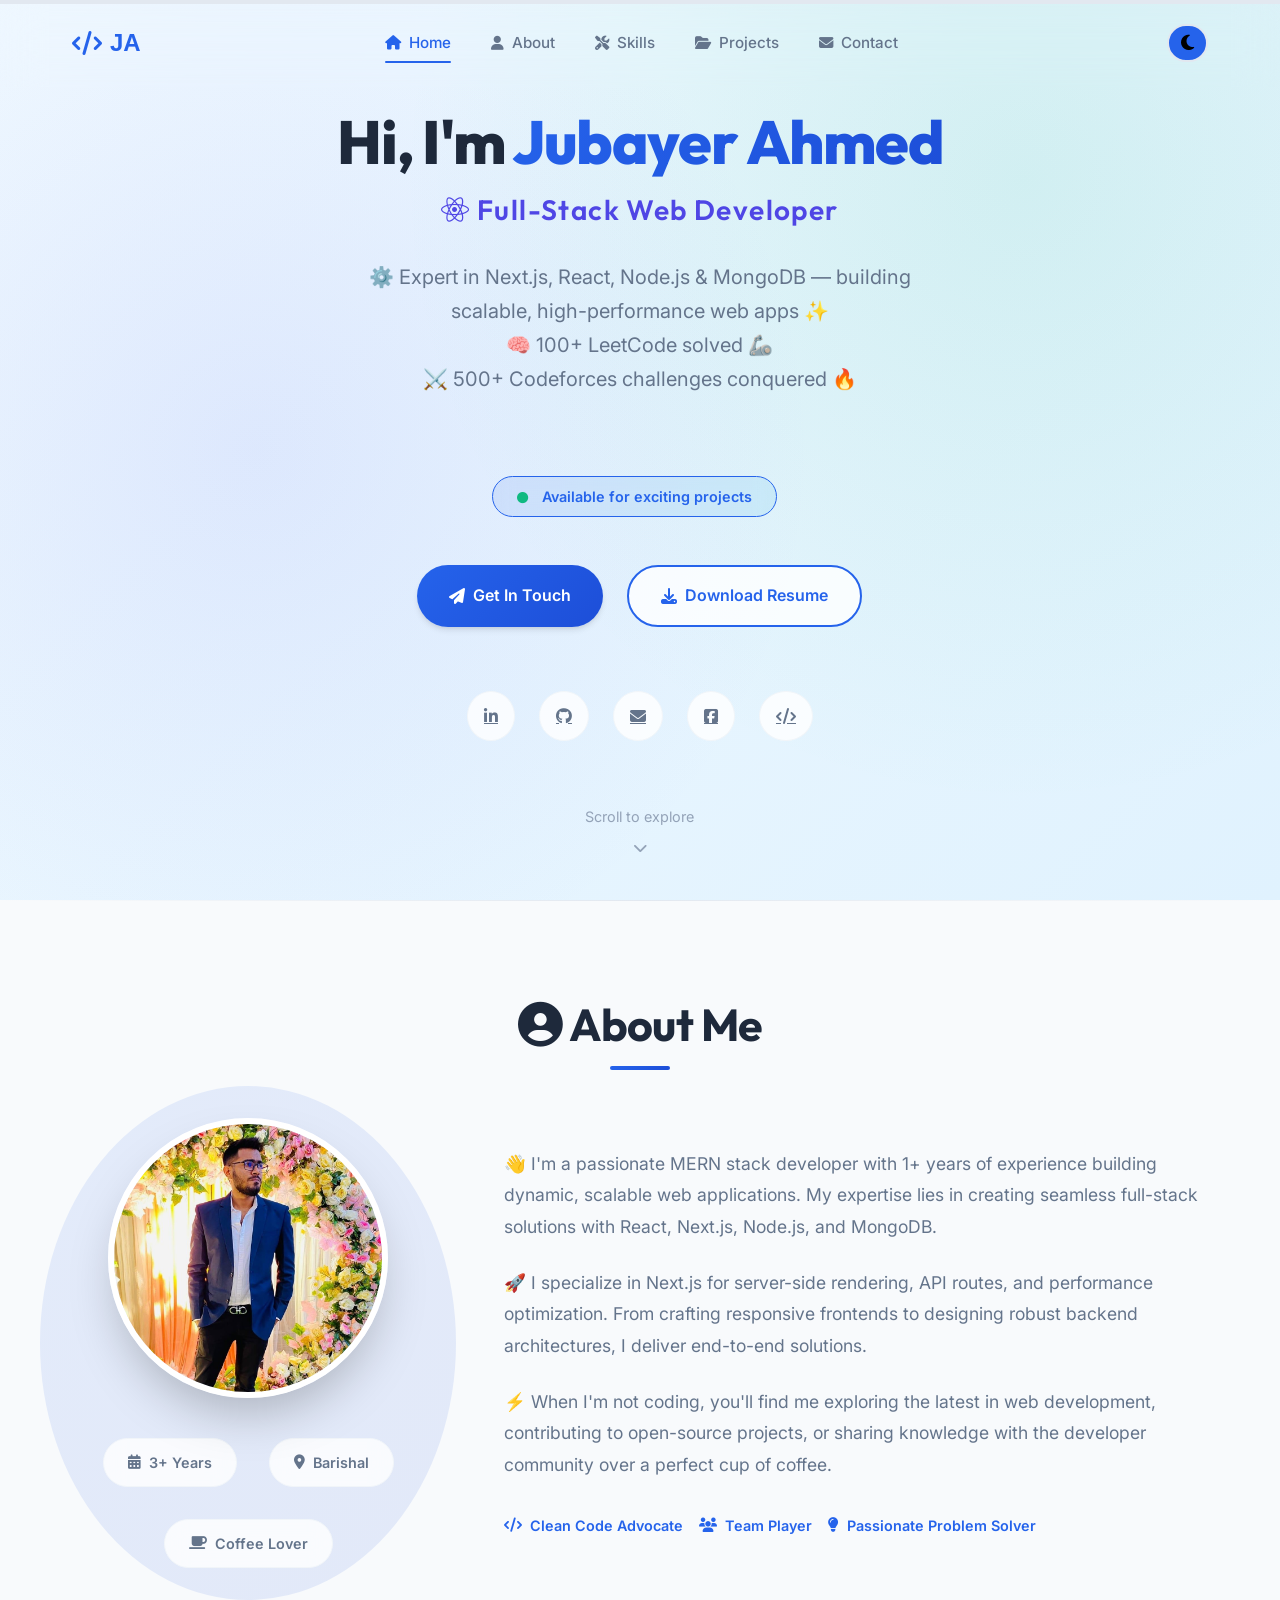
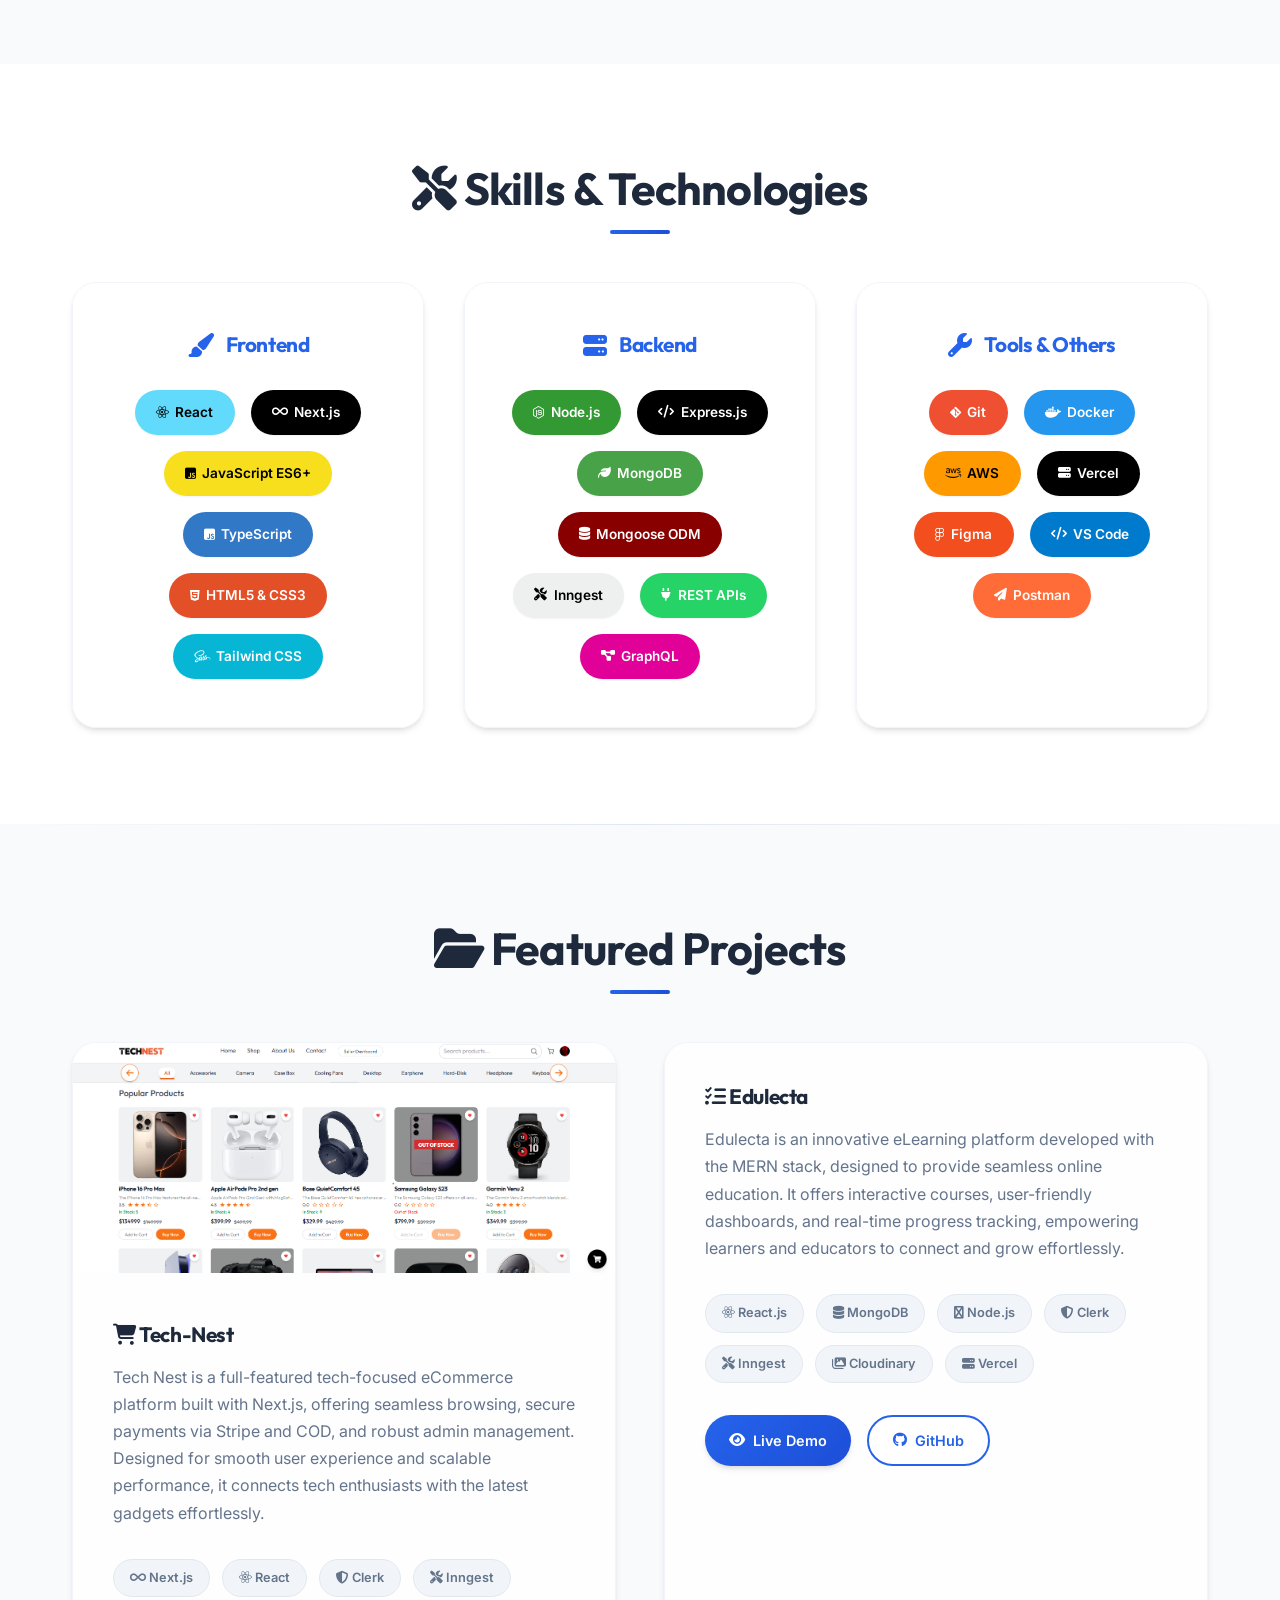
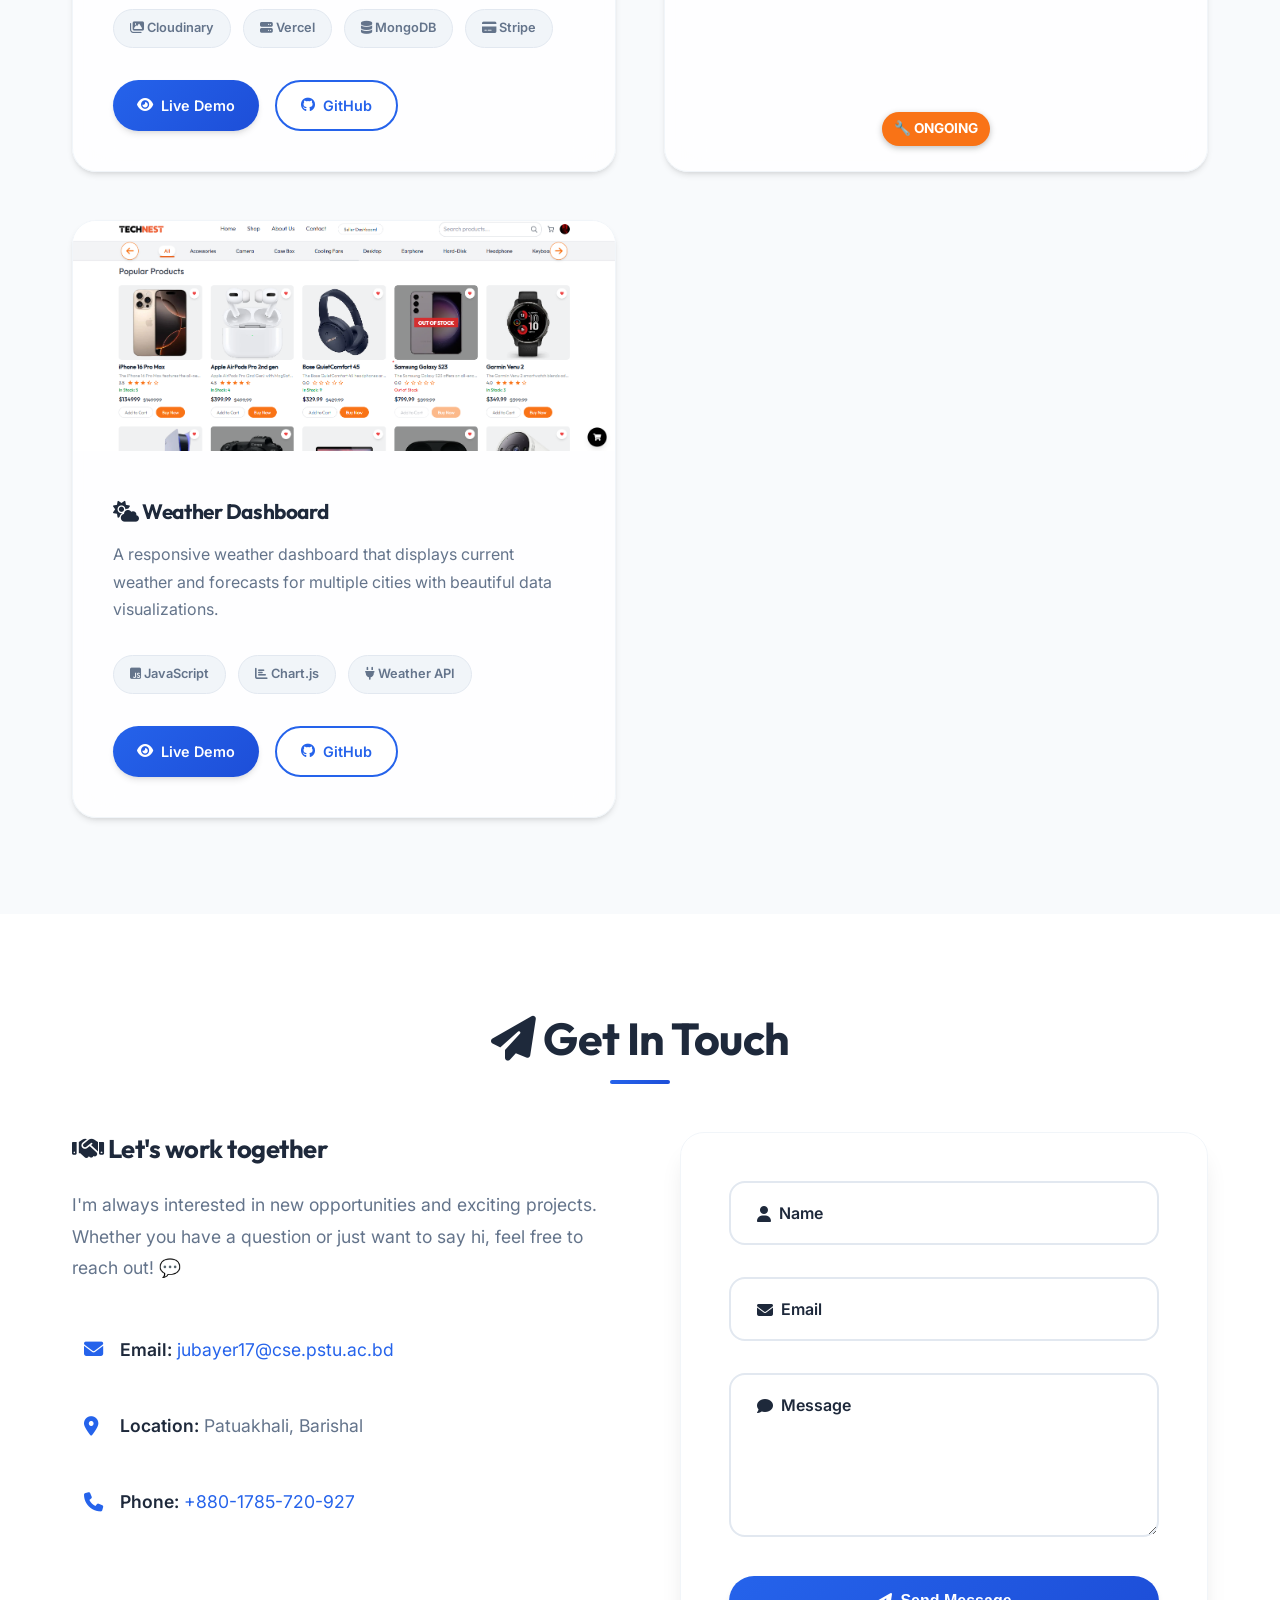
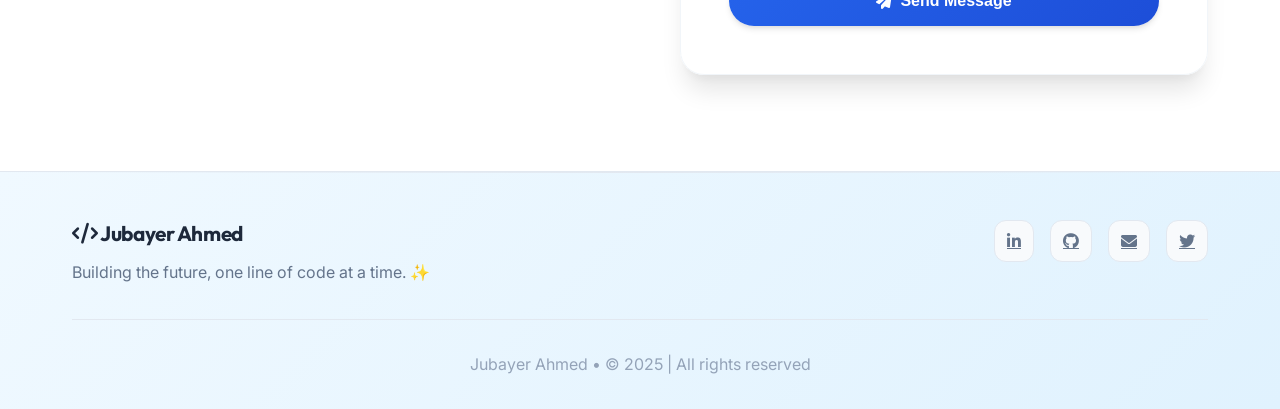
==== commit 2ac2a2f2: "added verified email authentication" ====
--- a/index.html
+++ b/index.html
@@ -3,7 +3,7 @@
   <head>
     <meta charset="UTF-8" />
     <meta name="viewport" content="width=device-width, initial-scale=1.0" />
-    <title>Your Name - Full Stack Developer Portfolio</title>
+    <title>Jubayer Ahmed - Full Stack Developer Portfolio</title>
     <meta
       name="description"
       content="Professional portfolio of Your Name - Full Stack Developer specializing in modern web technologies"
@@ -135,7 +135,7 @@
           </h1>
           <h2 class="hero-subtitle typing-text">
             <i class="fab fa-react"></i>
-            MERN Stack Developer
+            Full-Stack Web Developer
           </h2>
           <p class="hero-description animate-text">
             ⚙️ Expert in Next.js, React, Node.js & MongoDB — building scalable,
@@ -689,24 +689,17 @@
           </div>
           <form class="contact-form" id="contact-form">
             <div class="form-group">
-              <label for="name">
-                <i class="fas fa-user"></i>
-                Name
-              </label>
+              <label for="name"><i class="fas fa-user"></i> Name</label>
               <input type="text" id="name" name="name" required />
             </div>
             <div class="form-group">
-              <label for="email">
-                <i class="fas fa-envelope"></i>
-                Email
-              </label>
+              <label for="email"><i class="fas fa-envelope"></i> Email</label>
               <input type="email" id="email" name="email" required />
             </div>
             <div class="form-group">
-              <label for="message">
-                <i class="fas fa-comment"></i>
-                Message
-              </label>
+              <label for="message"
+                ><i class="fas fa-comment"></i> Message</label
+              >
               <textarea
                 id="message"
                 name="message"
@@ -715,8 +708,7 @@
               ></textarea>
             </div>
             <button type="submit" class="btn btn-primary btn-full">
-              <i class="fas fa-paper-plane"></i>
-              Send Message
+              <i class="fas fa-paper-plane"></i> Send Message
             </button>
           </form>
         </div>
@@ -766,14 +758,17 @@
           </div>
         </div>
         <div class="footer-bottom">
-          <p>
-            <i class="fas fa-heart" style="color: #ef4444"></i>
-            Made with love by Your Name • © 2024 All rights reserved
-          </p>
+          <p>Jubayer Ahmed • © 2025 | All rights reserved</p>
         </div>
       </div>
     </footer>
 
     <script src="script.js"></script>
+    <script src="https://cdn.emailjs.com/dist/email.min.js"></script>
+    <script>
+      (function () {
+        emailjs.init("k-dV6nmroX-pO8cyg"); // Your public key from EmailJS
+      })();
+    </script>
   </body>
 </html>
--- a/style.css
+++ b/style.css
@@ -1659,7 +1659,7 @@
     width: 0ch;
   }
   to {
-    width: 21ch;
+    width: 23ch;
   }
 }
 
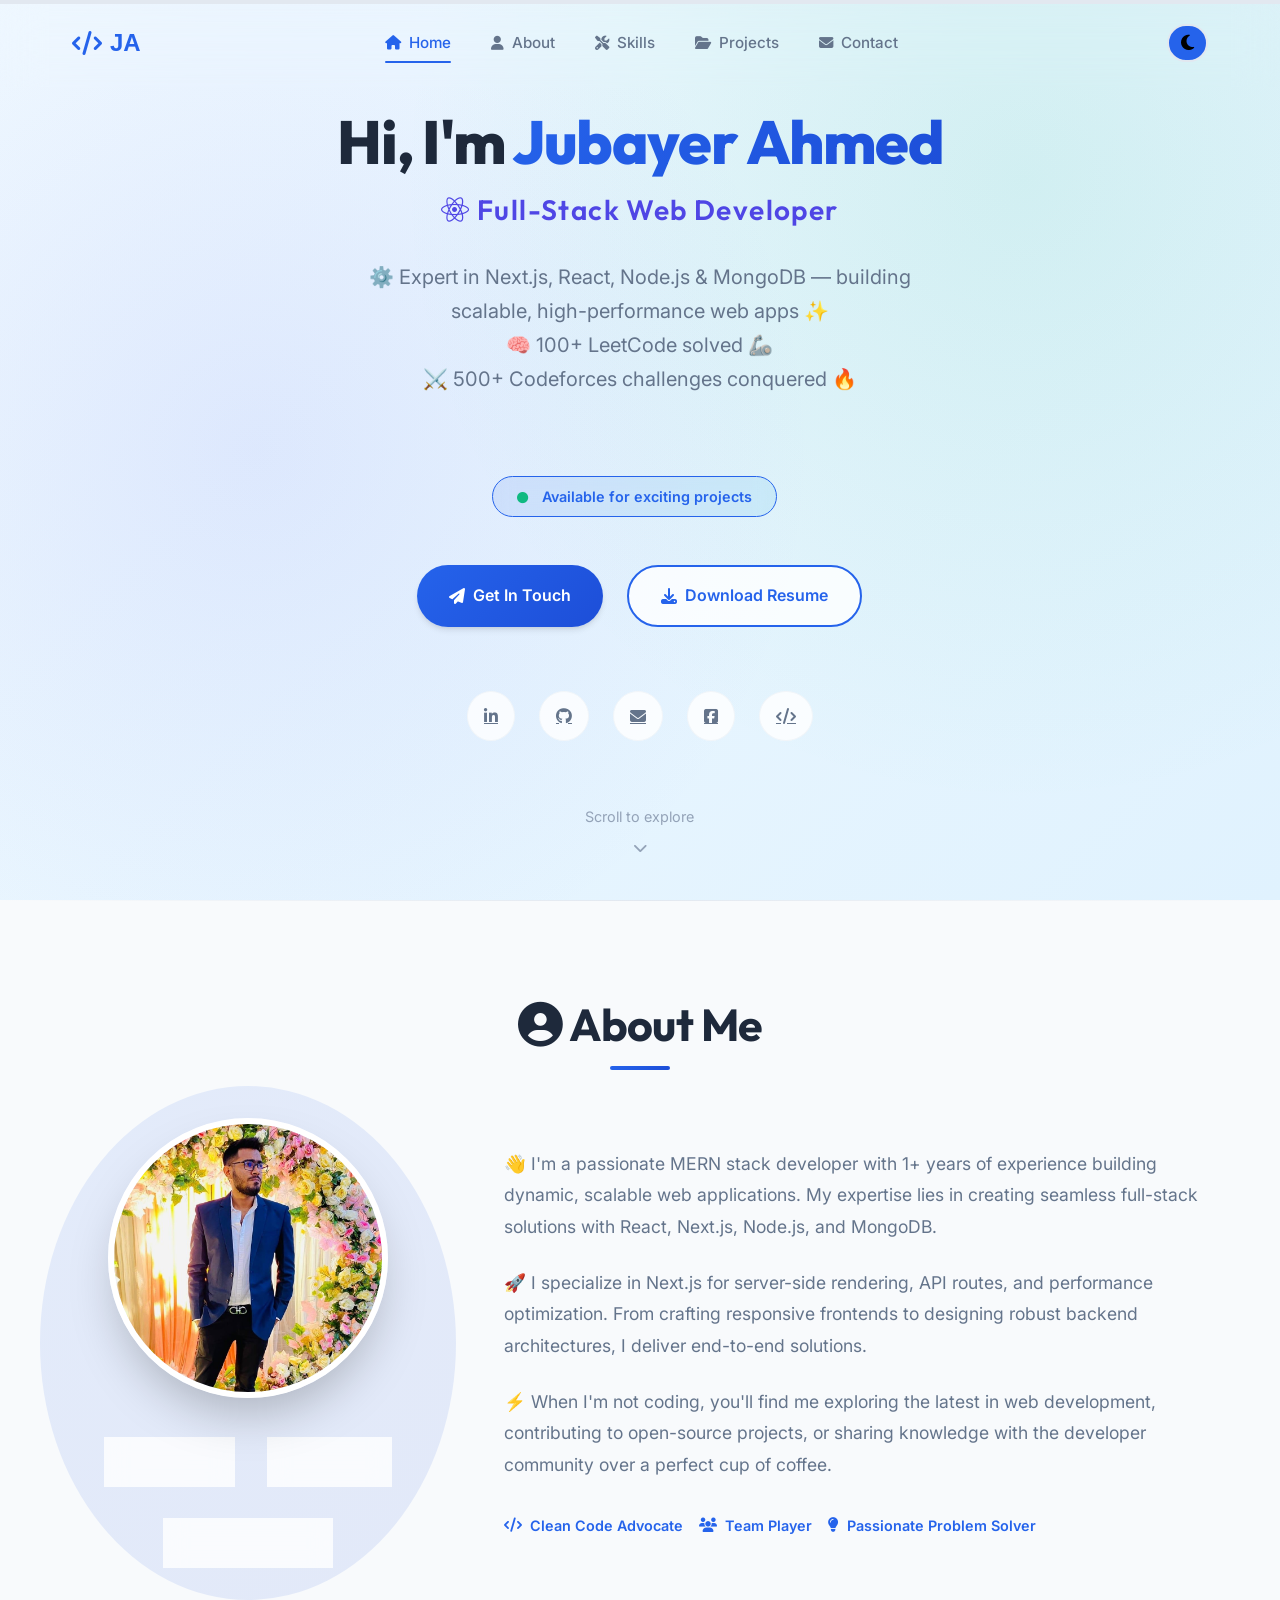
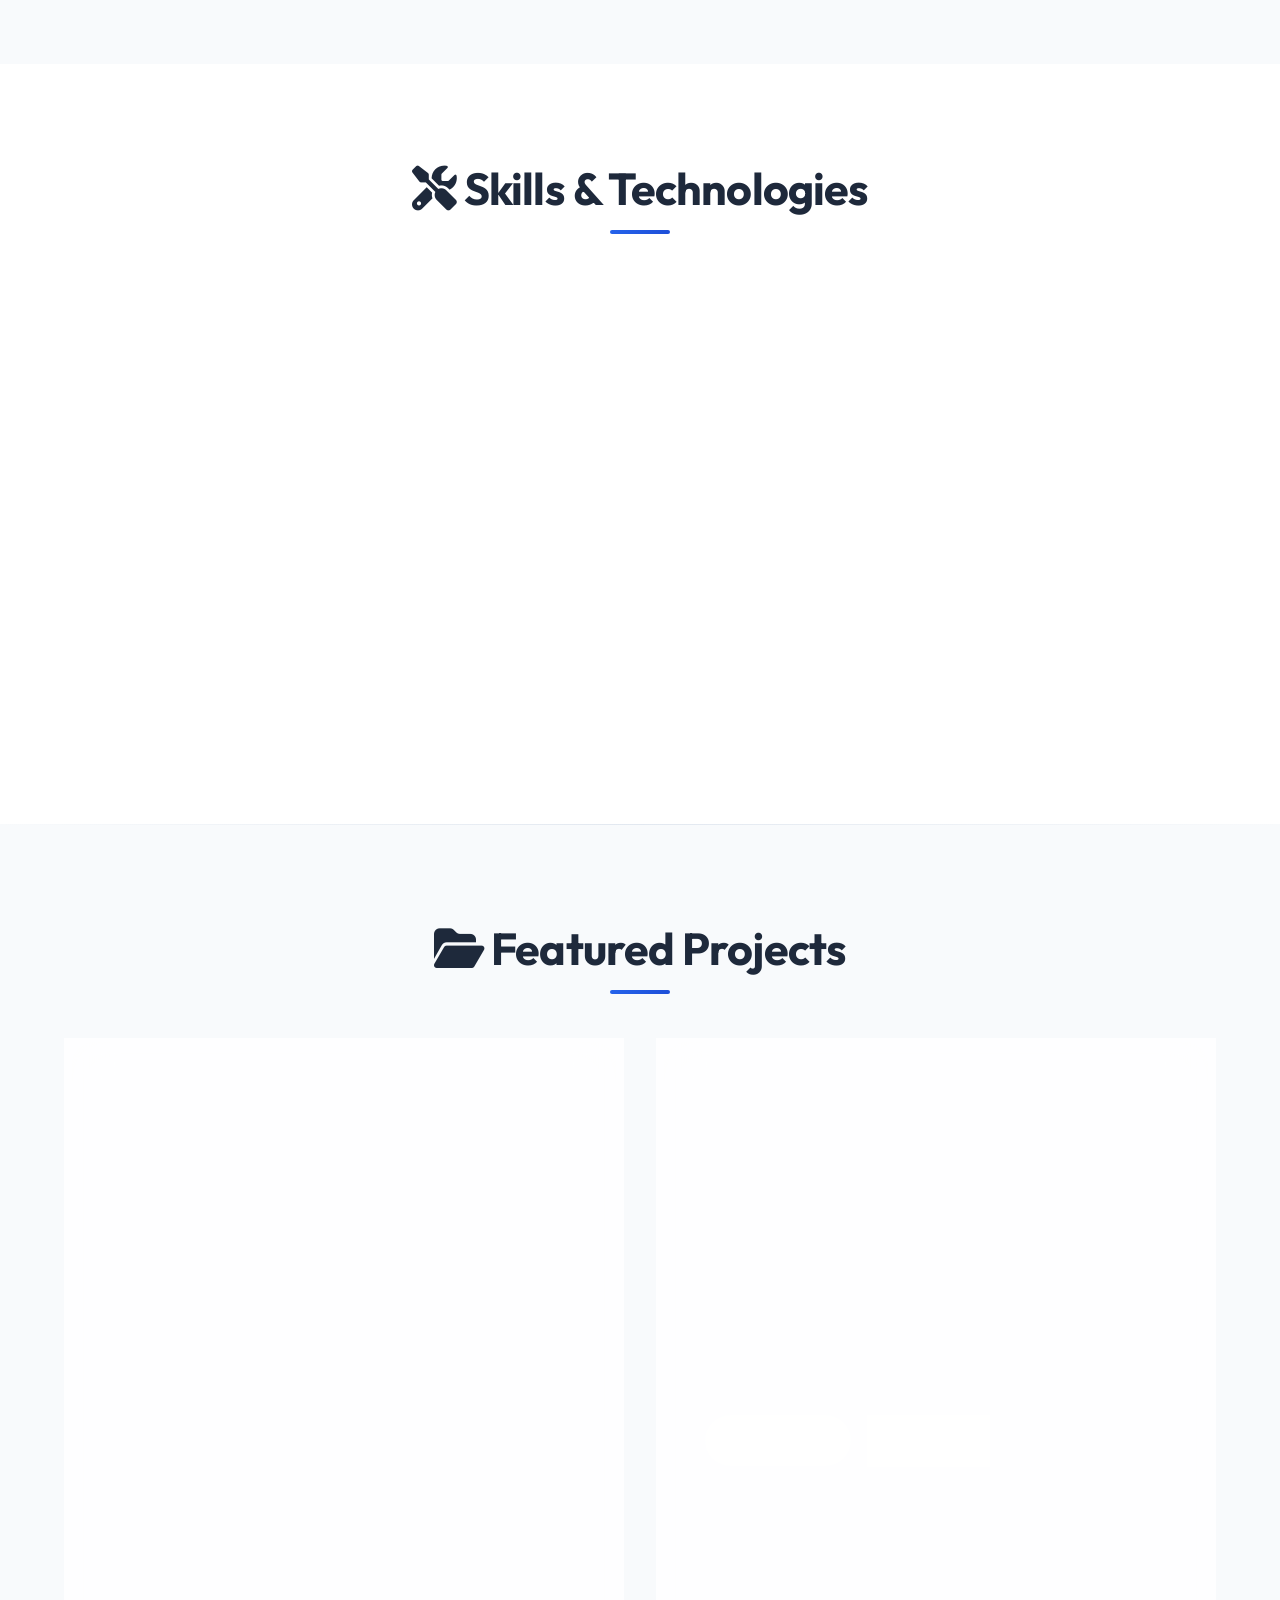
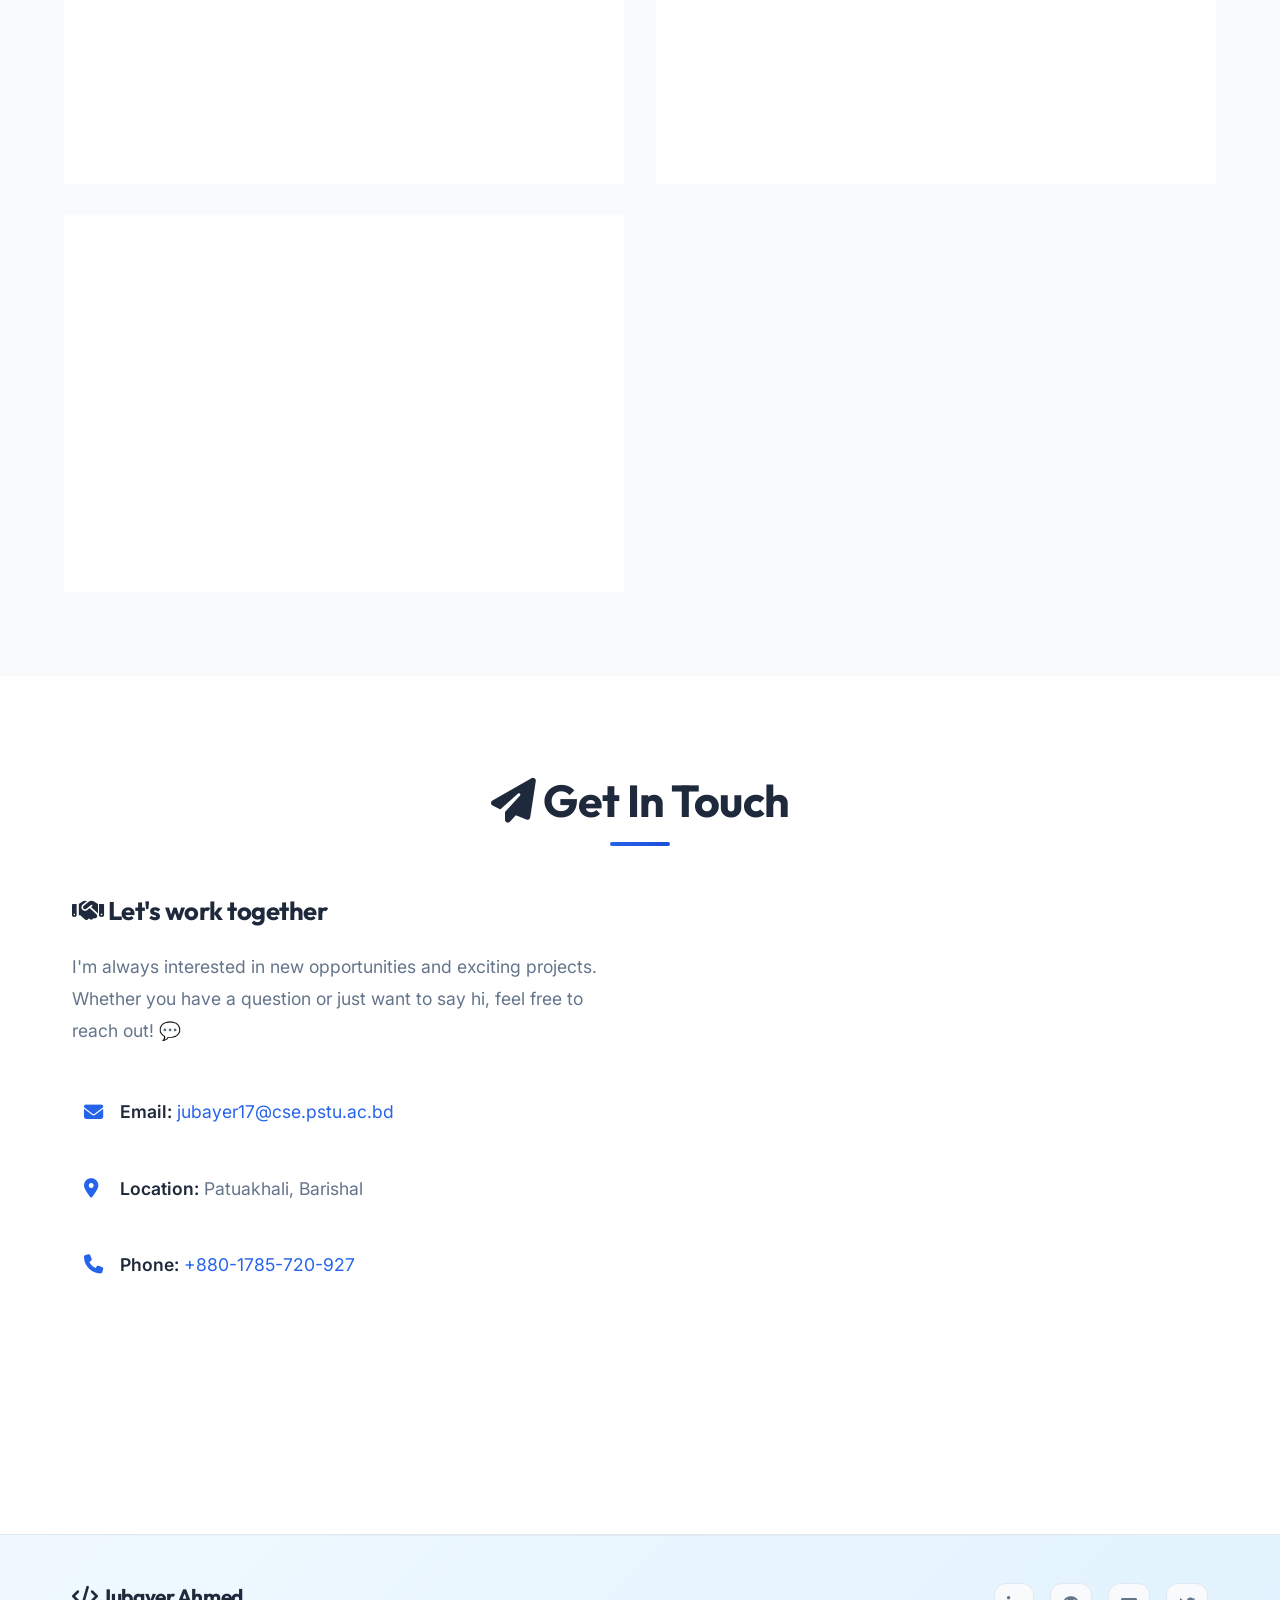
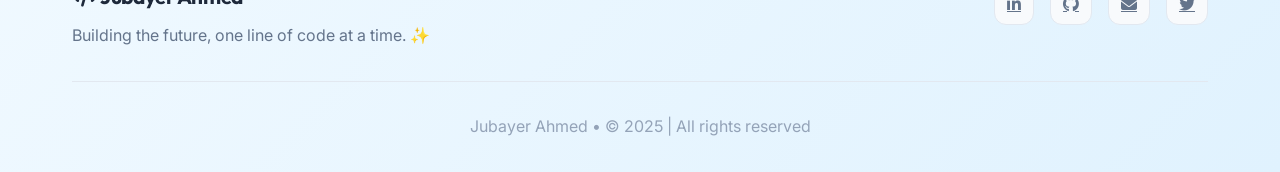
==== commit 0d49ee8f: "added code for resume part" ====
--- a/index.html
+++ b/index.html
@@ -154,7 +154,11 @@
               <i class="fas fa-paper-plane"></i>
               Get In Touch
             </a>
-            <a href="#" class="btn btn-secondary" id="download-resume">
+            <a
+              href="./assets/mycvvvv.pdf"
+              class="btn btn-secondary"
+              id="download-resume"
+            >
               <i class="fas fa-download"></i>
               Download Resume
             </a>
@@ -228,7 +232,7 @@
             <div class="about-stats">
               <div class="stat-item">
                 <i class="fas fa-calendar-alt"></i>
-                <span>3+ Years</span>
+                <span>1+ Years</span>
               </div>
               <div class="stat-item">
                 <i class="fas fa-map-marker-alt"></i>
@@ -581,7 +585,7 @@
 
           <div class="project-card">
             <div class="project-image">
-              <img src="assets/technestSS.png" alt="Weather Dashboard" />
+              <!-- <img src="assets/technestSS.png" alt="Weather Dashboard" /> -->
               <div class="project-overlay">
                 <div class="project-links">
                   <a href="#" class="project-link" aria-label="View live demo">
@@ -596,10 +600,10 @@
             <div class="project-content">
               <h3 class="project-title">
                 <i class="fas fa-cloud-sun"></i>
-                Weather Dashboard
+                Weather Forecast Application
               </h3>
               <p class="project-description">
-                A responsive weather dashboard that displays current weather and
+                A responsive weather forecast that displays current weather and
                 forecasts for multiple cities with beautiful data
                 visualizations.
               </p>
@@ -628,7 +632,7 @@
                   Live Demo
                 </a>
                 <a
-                  href="#"
+                  href="https://github.com/jubayer17/30days30projects-weather-app"
                   class="btn btn-small btn-secondary"
                   target="_blank"
                   rel="noopener noreferrer"
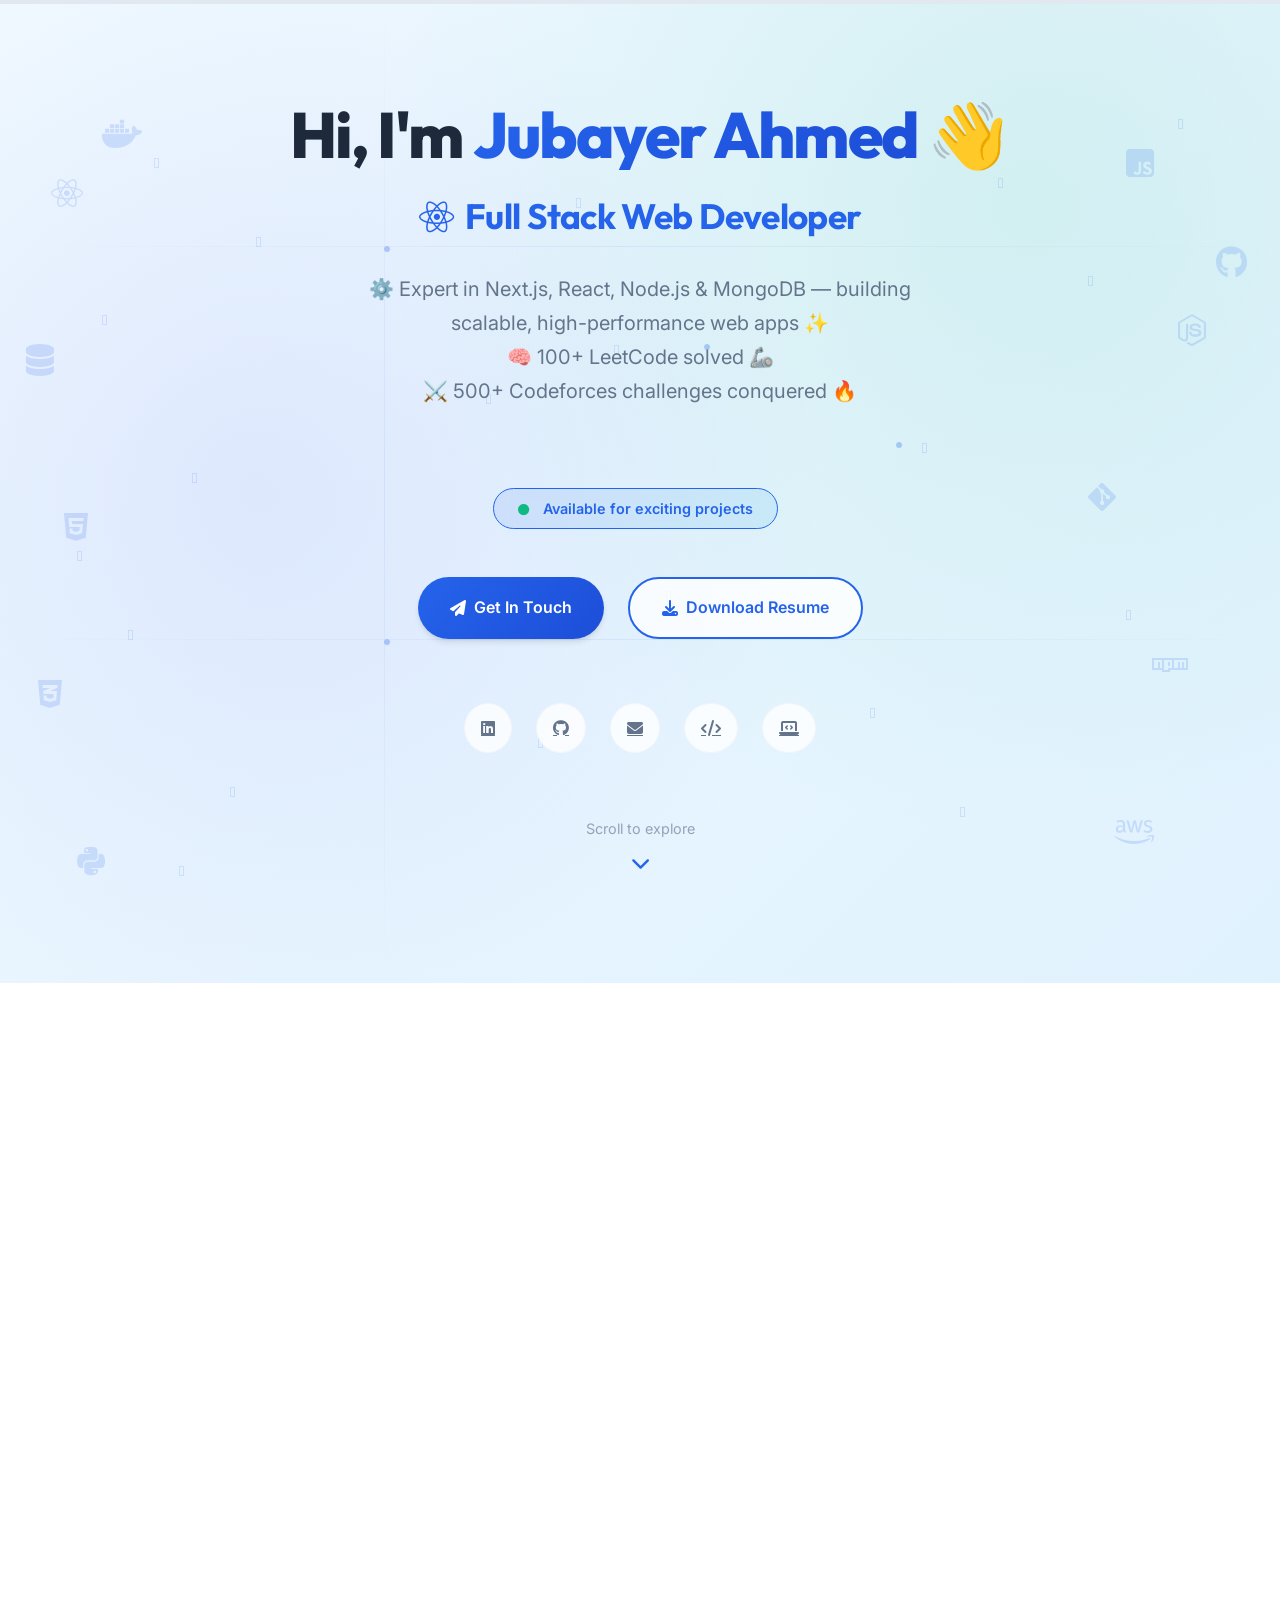
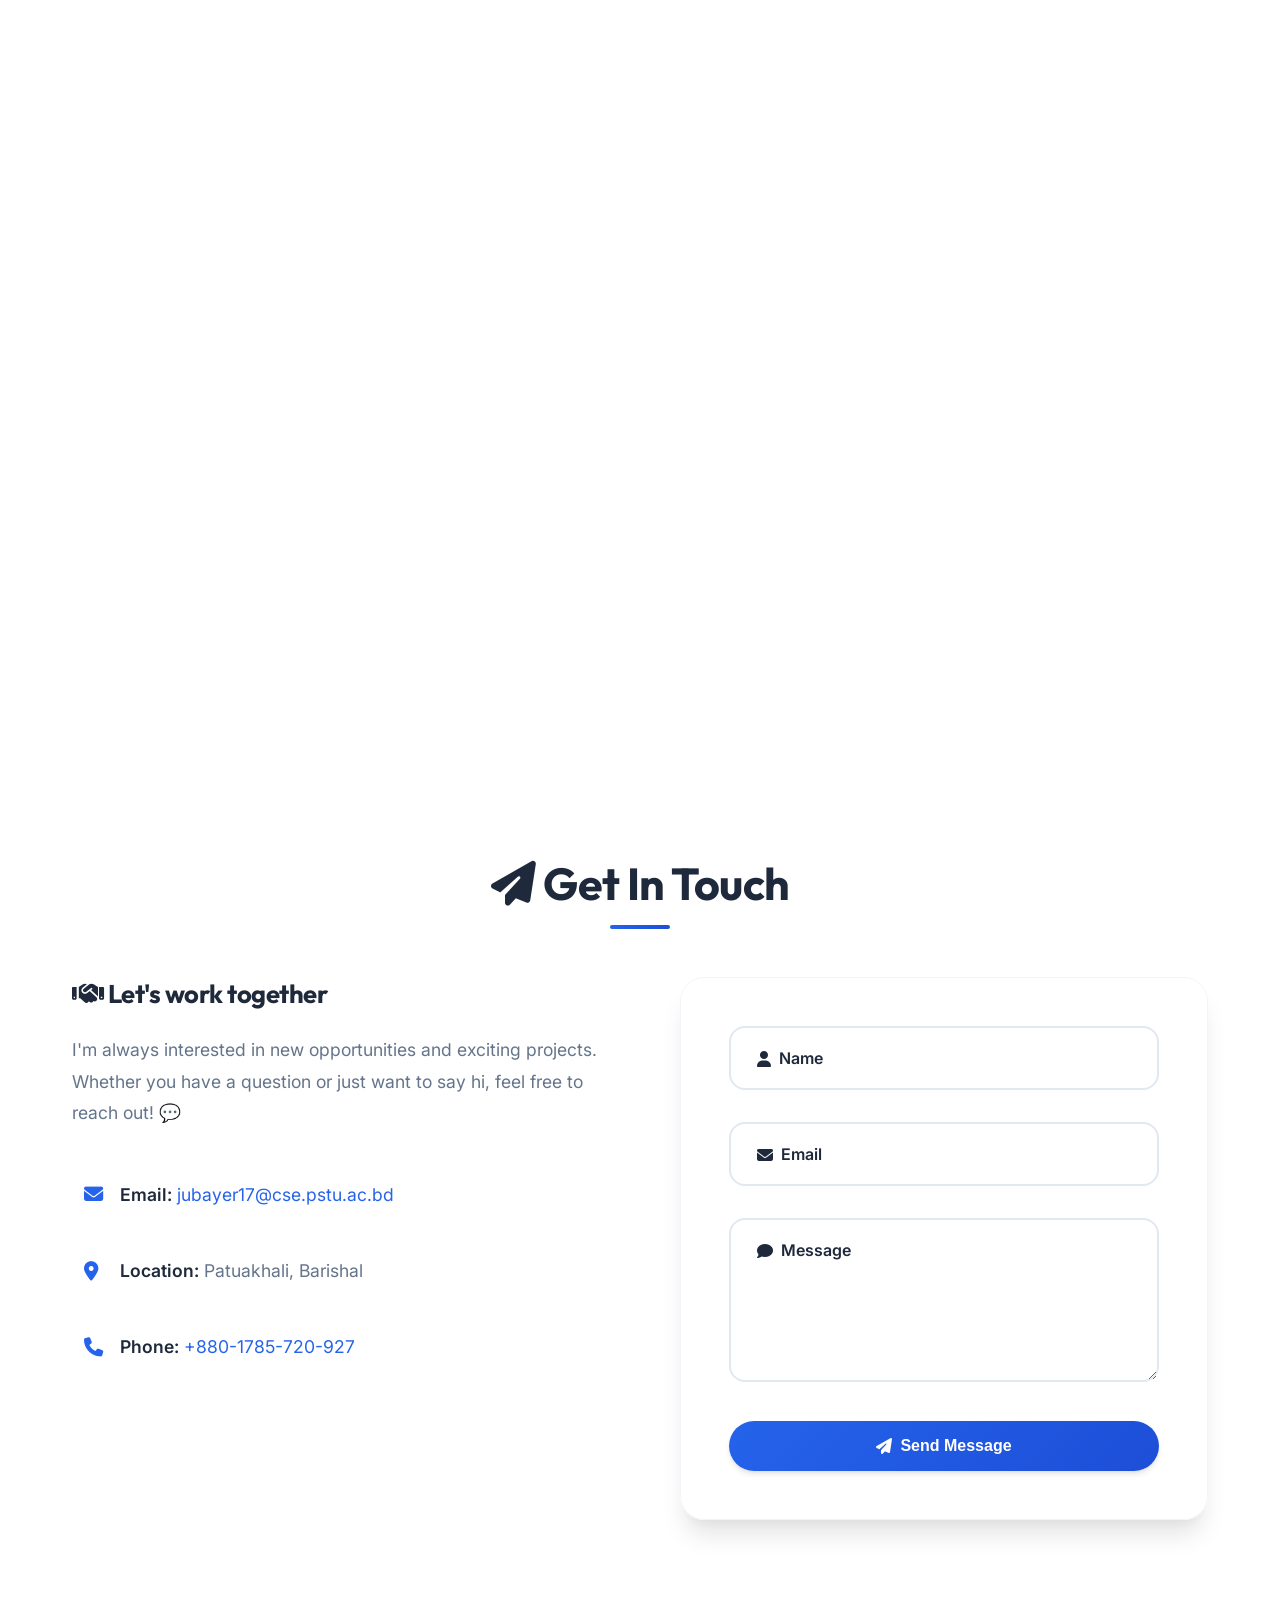
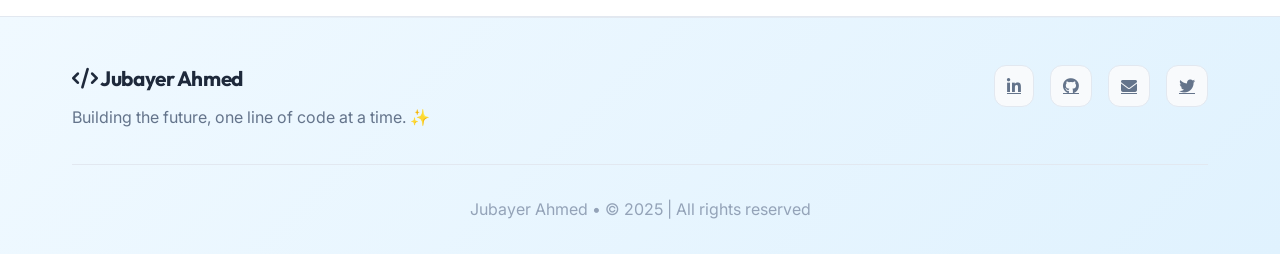
==== commit af275217: "added bg animation for hero section" ====
--- a/index.html
+++ b/index.html
@@ -69,54 +69,60 @@
   </head>
 
   <body>
+    <!-- Scroll Progress Indicator -->
+    <div class="scroll-indicator">
+      <div class="scroll-progress"></div>
+    </div>
+
     <!-- Navigation -->
-    <nav class="navbar" id="navbar">
+    <!-- Navigation -->
+    <nav class="navbar animate-on-scroll" id="navbar">
       <div class="nav-container">
         <div class="nav-logo">
-          <a href="#home">
+          <a href="#home" class="hover-scale magnetic">
             <i class="fas fa-code"></i>
-            JA
+            Jubayer
           </a>
         </div>
         <ul class="nav-menu" id="nav-menu">
           <li class="nav-item">
-            <a href="#home" class="nav-link">
+            <a href="#home" class="nav-link hover-lift">
               <i class="fas fa-home"></i>
               Home
             </a>
           </li>
           <li class="nav-item">
-            <a href="#about" class="nav-link">
+            <a href="#about" class="nav-link hover-lift">
               <i class="fas fa-user"></i>
               About
             </a>
           </li>
           <li class="nav-item">
-            <a href="#skills" class="nav-link">
+            <a href="#skills" class="nav-link hover-lift">
               <i class="fas fa-tools"></i>
               Skills
             </a>
           </li>
           <li class="nav-item">
-            <a href="#projects" class="nav-link">
+            <a href="#projects" class="nav-link hover-lift">
               <i class="fas fa-folder-open"></i>
               Projects
             </a>
           </li>
           <li class="nav-item">
-            <a href="#contact" class="nav-link">
+            <a href="#contact" class="nav-link hover-lift">
               <i class="fas fa-envelope"></i>
               Contact
             </a>
           </li>
         </ul>
-        <div class="nav-toggle" id="mobile-menu">
+        <div class="nav-toggle hover-scale" id="mobile-menu">
           <span class="bar"></span>
           <span class="bar"></span>
           <span class="bar"></span>
         </div>
         <button
-          class="theme-toggle"
+          class="theme-toggle hover-scale magnetic"
           id="theme-toggle"
           aria-label="Toggle dark mode"
         >
@@ -128,21 +134,79 @@
 
     <!-- Hero Section -->
     <section id="home" class="hero">
+      <div class="parallax-bg"></div>
+
+      <!-- Tech Background Animation -->
+      <div class="tech-bg-animation">
+        <!-- Floating Code Particles -->
+        <div class="code-particles">
+          <i class="fab fa-react code-particle"></i>
+          <i class="fab fa-js-square code-particle"></i>
+          <i class="fab fa-node-js code-particle"></i>
+          <i class="fab fa-html5 code-particle"></i>
+          <i class="fab fa-css3-alt code-particle"></i>
+          <i class="fab fa-python code-particle"></i>
+          <i class="fab fa-java code-particle"></i>
+          <i class="fab fa-php code-particle"></i>
+          <i class="fab fa-angular code-particle"></i>
+          <i class="fab fa-vuejs code-particle"></i>
+          <i class="fab fa-laravel code-particle"></i>
+          <i class="fab fa-bootstrap code-particle"></i>
+          <i class="fab fa-sass code-particle"></i>
+          <i class="fab fa-less code-particle"></i>
+          <i class="fab fa-git-alt code-particle"></i>
+          <i class="fab fa-github code-particle"></i>
+          <i class="fab fa-gitlab code-particle"></i>
+          <i class="fab fa-docker code-particle"></i>
+          <i class="fab fa-aws code-particle"></i>
+          <i class="fab fa-google-cloud code-particle"></i>
+          <i class="fab fa-microsoft code-particle"></i>
+        </div>
+
+        <!-- Geometric Grid -->
+        <div class="geometric-grid">
+          <div class="grid-line grid-line-1"></div>
+          <div class="grid-line grid-line-2"></div>
+          <div class="grid-line grid-line-3"></div>
+          <div class="grid-dot grid-dot-1"></div>
+          <div class="grid-dot grid-dot-2"></div>
+          <div class="grid-dot grid-dot-3"></div>
+          <div class="grid-dot grid-dot-4"></div>
+        </div>
+
+        <!-- Tech Icons -->
+        <div class="floating-icons">
+          <i class="fab fa-js-square tech-icon tech-icon-1"></i>
+          <i class="fab fa-react tech-icon tech-icon-2"></i>
+          <i class="fab fa-node-js tech-icon tech-icon-3"></i>
+          <i class="fas fa-database tech-icon tech-icon-4"></i>
+          <i class="fab fa-git-alt tech-icon tech-icon-5"></i>
+          <i class="fab fa-npm tech-icon tech-icon-6"></i>
+          <!-- Additional left side tech icons -->
+          <i class="fab fa-html5 tech-icon tech-icon-7"></i>
+          <i class="fab fa-css3-alt tech-icon tech-icon-8"></i>
+          <i class="fab fa-python tech-icon tech-icon-9"></i>
+          <i class="fab fa-docker tech-icon tech-icon-10"></i>
+          <i class="fab fa-aws tech-icon tech-icon-11"></i>
+          <i class="fab fa-github tech-icon tech-icon-12"></i>
+        </div>
+      </div>
+
       <div class="hero-container">
         <div class="hero-content">
           <h1 class="hero-title animate-text">
-            Hi, I'm <span class="highlight">Jubayer Ahmed</span>
+            Hi, I'm <span class="highlight">Jubayer Ahmed</span> 👋
           </h1>
-          <h2 class="hero-subtitle typing-text">
+          <h2 class="hero-subtitle">
             <i class="fab fa-react"></i>
-            Full-Stack Web Developer
+            <span class="typing-animation">Full Stack Web Developer</span>
           </h2>
           <p class="hero-description animate-text">
             ⚙️ Expert in Next.js, React, Node.js & MongoDB — building scalable,
             high-performance web apps ✨ <br />🧠 100+ LeetCode solved 🦾
             <br />⚔️ 500+ Codeforces challenges conquered 🔥
           </p>
-          <div class="hero-badge availability-badge pulse-icon">
+          <div class="hero-badge availability-badge pulse-icon hover-glow">
             <i
               class="fas fa-circle"
               style="color: #10b981; font-size: 0.7rem; margin-right: 10px"
@@ -150,13 +214,13 @@
             Available for exciting projects
           </div>
           <div class="hero-buttons">
-            <a href="#contact" class="btn btn-primary">
+            <a href="#contact" class="btn btn-primary hover-lift magnetic">
               <i class="fas fa-paper-plane"></i>
               Get In Touch
             </a>
             <a
-              href="./assets/mycvvvv.pdf"
-              class="btn btn-secondary"
+              href="./assets/maincv.pdf"
+              class="btn btn-secondary hover-lift magnetic"
               id="download-resume"
             >
               <i class="fas fa-download"></i>
@@ -166,16 +230,16 @@
           <div class="social-links">
             <a
               href="https://www.linkedin.com/in/jubayer-ahmed26/"
-              class="social-link"
+              class="social-link hover-scale magnetic"
               aria-label="LinkedIn"
               target="_blank"
               rel="noopener noreferrer"
             >
-              <i class="fab fa-linkedin-in"></i>
+              <i class="fab fa-linkedin"></i>
             </a>
             <a
               href="https://github.com/jubayer17"
-              class="social-link"
+              class="social-link hover-scale magnetic"
               aria-label="GitHub"
               target="_blank"
               rel="noopener noreferrer"
@@ -183,33 +247,32 @@
               <i class="fab fa-github"></i>
             </a>
             <a
-              href="mailto:jubayer17@cse.pstu.ac.bd"
-              class="social-link"
+              href="mailto:your.email@example.com"
+              class="social-link hover-scale magnetic"
               aria-label="Email"
             >
               <i class="fas fa-envelope"></i>
             </a>
-
-            <a
-              href="https://www.facebook.com/jub0.ahmed/"
-              class="social-link"
-              aria-label="Facebook"
+            <a
+              href="https://codeforces.com/profile/jubayer17"
+              class="social-link hover-scale magnetic"
+              aria-label="Codeforces"
               target="_blank"
               rel="noopener noreferrer"
             >
-              <i class="fab fa-facebook-square"></i>
-            </a>
-            <a
-              href="https://leetcode.com/u/Jubayer17/"
-              class="social-link"
-              aria-label="Facebook"
+              <i class="fas fa-code"></i>
+            </a>
+            <a
+              href="https://leetcode.com/jubayer17"
+              class="social-link hover-scale magnetic"
+              aria-label="LeetCode"
               target="_blank"
               rel="noopener noreferrer"
             >
-              <i class="fa-solid fa-code"></i>
-            </a>
-          </div>
-          <div class="scroll-cue">
+              <i class="fas fa-laptop-code"></i>
+            </a>
+          </div>
+          <div class="scroll-cue my-10">
             <span>Scroll to explore</span>
             <div class="scroll-arrow">
               <i class="fas fa-chevron-down"></i>
@@ -220,175 +283,186 @@
     </section>
 
     <!-- About Section -->
-    <section id="about" class="about">
+    <!-- About Section -->
+    <section id="about" class="about animate-on-scroll">
       <div class="container">
-        <h2 class="section-title">
+        <h2 class="section-title animate-on-scroll-scale">
           <i class="fas fa-user-circle"></i>
           About Me
         </h2>
-        <div class="about-content">
-          <div class="about-image">
-            <img src="assets/me.jpg" alt="Jubayer" class="profile-img" />
+        <div class="about-content animate-on-scroll">
+          <div class="about-image animate-on-scroll-left">
+            <img
+              src="./assets/me.jpg"
+              alt="Jubayer Ahmed - Full Stack Developer"
+              class="profile-img hover-tilt"
+              loading="lazy"
+            />
             <div class="about-stats">
-              <div class="stat-item">
-                <i class="fas fa-calendar-alt"></i>
-                <span>1+ Years</span>
-              </div>
-              <div class="stat-item">
-                <i class="fas fa-map-marker-alt"></i>
-                <span>Barishal</span>
-              </div>
-              <div class="stat-item">
-                <i class="fas fa-coffee"></i>
-                <span>Coffee Lover</span>
-              </div>
-            </div>
-          </div>
-          <div class="about-text">
-            <p>
+              <div class="stat-item stagger-child hover-lift">
+                <i class="fas fa-code"></i>
+                1+ Years
+              </div>
+              <div class="stat-item stagger-child hover-lift">
+                <i class="fas fa-project-diagram"></i>
+                10+ Projects
+              </div>
+              <div class="stat-item stagger-child hover-lift">
+                <i class="fas fa-trophy"></i>
+                500+ Problems
+              </div>
+            </div>
+          </div>
+          <div class="about-text animate-on-scroll-right">
+            <p class="fade-in-up stagger-1">
               👋 I'm a passionate MERN stack developer with 1+ years of
               experience building dynamic, scalable web applications. My
               expertise lies in creating seamless full-stack solutions with
               React, Next.js, Node.js, and MongoDB.
             </p>
-            <p>
+            <p class="fade-in-up stagger-2">
               🚀 I specialize in Next.js for server-side rendering, API routes,
               and performance optimization. From crafting responsive frontends
               to designing robust backend architectures, I deliver end-to-end
               solutions.
             </p>
-            <p>
+            <p class="fade-in-up stagger-3">
               ⚡ When I'm not coding, you'll find me exploring the latest in web
               development, contributing to open-source projects, or sharing
               knowledge with the developer community over a perfect cup of
               coffee.
             </p>
             <div class="about-highlights">
-              <div class="highlight-item">
-                <i class="fas fa-code"></i>
-                <span>Clean Code Advocate</span>
-              </div>
-              <div class="highlight-item">
-                <i class="fas fa-users"></i>
-                <span>Team Player</span>
-              </div>
-              <div class="highlight-item">
-                <i class="fas fa-lightbulb"></i>
-                <span>Passionate Problem Solver</span>
+              <div class="highlight-item stagger-child">
+                <i class="fas fa-check"></i>
+                MERN Stack Expert
+              </div>
+              <div class="highlight-item stagger-child">
+                <i class="fas fa-check"></i>
+                Next.js Specialist
+              </div>
+              <div class="highlight-item stagger-child">
+                <i class="fas fa-check"></i>
+                Problem Solver
               </div>
             </div>
           </div>
         </div>
       </div>
     </section>
-
     <!-- Skills Section -->
-    <section id="skills" class="skills">
+    <section id="skills" class="skills animate-on-scroll">
       <div class="container">
-        <h2 class="section-title">
+        <h2 class="section-title animate-on-scroll-scale">
           <i class="fas fa-tools"></i>
           Skills & Technologies
         </h2>
         <div class="skills-grid">
-          <div class="skill-category">
+          <div
+            class="skill-category animate-on-scroll-left hover-lift magnetic-card"
+          >
             <div class="skill-header">
               <i class="fas fa-paint-brush"></i>
               <h3>Frontend</h3>
             </div>
             <div class="skill-items">
-              <span class="skill-item react">
+              <span class="skill-item react stagger-child hover-scale">
                 <i class="fab fa-react"></i>
                 React
               </span>
-              <span class="skill-item nextjs">
+              <span class="skill-item nextjs stagger-child hover-scale">
                 <i class="fas fa-infinity"></i>
                 Next.js
               </span>
-              <span class="skill-item javascript">
+              <span class="skill-item javascript stagger-child hover-scale">
                 <i class="fab fa-js-square"></i>
                 JavaScript ES6+
               </span>
-              <span class="skill-item typescript">
+              <span class="skill-item typescript stagger-child hover-scale">
                 <i class="fab fa-js-square"></i>
                 TypeScript
               </span>
-              <span class="skill-item html">
+              <span class="skill-item html stagger-child hover-scale">
                 <i class="fab fa-html5"></i>
                 HTML5 & CSS3
               </span>
-              <span class="skill-item tailwind">
+              <span class="skill-item tailwind stagger-child hover-scale">
                 <i class="fab fa-sass"></i>
                 Tailwind CSS
               </span>
             </div>
           </div>
-          <div class="skill-category">
+          <div
+            class="skill-category animate-on-scroll hover-lift magnetic-card"
+          >
             <div class="skill-header">
               <i class="fas fa-server"></i>
               <h3>Backend</h3>
             </div>
             <div class="skill-items">
-              <span class="skill-item nodejs">
+              <span class="skill-item nodejs stagger-child hover-scale">
                 <i class="fab fa-node-js"></i>
                 Node.js
               </span>
-              <span class="skill-item express">
+              <span class="skill-item express stagger-child hover-scale">
                 <i class="fas fa-code"></i>
                 Express.js
               </span>
-              <span class="skill-item mongodb">
+              <span class="skill-item mongodb stagger-child hover-scale">
                 <i class="fas fa-leaf"></i>
                 MongoDB
               </span>
-              <span class="skill-item mongoose">
+              <span class="skill-item mongoose stagger-child hover-scale">
                 <i class="fas fa-database"></i>
                 Mongoose ODM
               </span>
-              <span class="skill-item inngest">
+              <span class="skill-item inngest stagger-child hover-scale">
                 <i class="fa-solid fa-screwdriver-wrench"></i>
                 Inngest
               </span>
-              <span class="skill-item restapi">
+              <span class="skill-item restapi stagger-child hover-scale">
                 <i class="fas fa-plug"></i>
                 REST APIs
               </span>
-              <span class="skill-item graphql">
+              <span class="skill-item graphql stagger-child hover-scale">
                 <i class="fas fa-project-diagram"></i>
                 GraphQL
               </span>
             </div>
           </div>
-          <div class="skill-category">
+          <div
+            class="skill-category animate-on-scroll-right hover-lift magnetic-card"
+          >
             <div class="skill-header">
               <i class="fas fa-wrench"></i>
               <h3>Tools & Others</h3>
             </div>
             <div class="skill-items">
-              <span class="skill-item git">
+              <span class="skill-item git stagger-child hover-scale">
                 <i class="fab fa-git-alt"></i>
                 Git
               </span>
-              <span class="skill-item docker">
+              <span class="skill-item docker stagger-child hover-scale">
                 <i class="fab fa-docker"></i>
                 Docker
               </span>
-              <span class="skill-item aws">
+              <span class="skill-item aws stagger-child hover-scale">
                 <i class="fab fa-aws"></i>
                 AWS
               </span>
-              <span class="skill-item vercel">
+              <span class="skill-item vercel stagger-child hover-scale">
                 <i class="fa-solid fa-server"></i>
                 Vercel
               </span>
-              <span class="skill-item figma">
+              <span class="skill-item figma stagger-child hover-scale">
                 <i class="fab fa-figma"></i>
                 Figma
               </span>
-              <span class="skill-item vscode">
+              <span class="skill-item vscode stagger-child hover-scale">
                 <i class="fas fa-code"></i>
                 VS Code
               </span>
-              <span class="skill-item postman">
+              <span class="skill-item postman stagger-child hover-scale">
                 <i class="fas fa-paper-plane"></i>
                 Postman
               </span>
@@ -399,28 +473,30 @@
     </section>
 
     <!-- Projects Section -->
-    <section id="projects" class="projects">
+    <section id="projects" class="projects animate-on-scroll">
       <div class="container">
-        <h2 class="section-title">
+        <h2 class="section-title animate-on-scroll-scale">
           <i class="fas fa-folder-open"></i>
           Featured Projects
         </h2>
         <div class="projects-grid">
-          <div class="project-card">
+          <div
+            class="project-card animate-on-scroll-left hover-lift magnetic-card"
+          >
             <div class="project-image">
-              <img src="assets/technestSS.png" alt="Weather Dashboard" />
+              <img src="assets/technestSS.png" alt="Tech-Nest Dashboard" />
               <div class="project-overlay">
                 <div class="project-links">
                   <a
                     href="https://quick-cart-ax1j.vercel.app/"
-                    class="project-link"
+                    class="project-link hover-scale"
                     aria-label="View live demo"
                   >
                     <i class="fas fa-external-link-alt"></i>
                   </a>
                   <a
                     href="https://github.com/jubayer17"
-                    class="project-link"
+                    class="project-link hover-scale"
                     aria-label="View GitHub"
                   >
                     <i class="fab fa-github"></i>
@@ -429,7 +505,7 @@
               </div>
             </div>
             <div class="project-content">
-              <h3 class="project-title">
+              <h3 class="project-title glow-text">
                 <i class="fas fa-shopping-cart"></i>
                 Tech-Nest
               </h3>
@@ -441,39 +517,35 @@
                 tech enthusiasts with the latest gadgets effortlessly.
               </p>
               <div class="project-tech">
-                <span class="tech-tag">
+                <span class="tech-tag stagger-child hover-scale">
                   <i class="fa-solid fa-infinity"></i>
                   Next.js
                 </span>
-                <span class="tech-tag">
+                <span class="tech-tag stagger-child hover-scale">
                   <i class="fab fa-react"></i>
                   React
                 </span>
-                <span class="tech-tag">
+                <span class="tech-tag stagger-child hover-scale">
                   <i class="fa-solid fa-shield-halved"></i>
                   Clerk
                 </span>
-                <span class="tech-tag">
+                <span class="tech-tag stagger-child hover-scale">
                   <i class="fa-solid fa-screwdriver-wrench"></i>
-
                   Inngest
                 </span>
-                <span class="tech-tag">
+                <span class="tech-tag stagger-child hover-scale">
                   <i class="fa-solid fa-images"></i>
-
                   Cloudinary
                 </span>
-                <span class="tech-tag">
+                <span class="tech-tag stagger-child hover-scale">
                   <i class="fa-solid fa-server"></i>
-
                   Vercel
                 </span>
-
-                <span class="tech-tag">
+                <span class="tech-tag stagger-child hover-scale">
                   <i class="fas fa-database"></i>
                   MongoDB
                 </span>
-                <span class="tech-tag">
+                <span class="tech-tag stagger-child hover-scale">
                   <i class="fa-solid fa-credit-card"></i>
                   Stripe
                 </span>
@@ -481,7 +553,7 @@
               <div class="project-buttons">
                 <a
                   href="https://quick-cart-ax1j.vercel.app/"
-                  class="btn btn-small btn-primary"
+                  class="btn btn-small btn-primary hover-lift"
                   target="_blank"
                   rel="noopener noreferrer"
                 >
@@ -490,7 +562,7 @@
                 </a>
                 <a
                   href="https://github.com/jubayer17"
-                  class="btn btn-small btn-secondary"
+                  class="btn btn-small btn-secondary hover-lift"
                   target="_blank"
                   rel="noopener noreferrer"
                 >
@@ -501,21 +573,29 @@
             </div>
           </div>
 
-          <div class="project-card">
+          <div class="project-card animate-on-scroll hover-lift magnetic-card">
             <div class="project-image">
               <div class="project-overlay">
                 <div class="project-links">
-                  <a href="#" class="project-link" aria-label="View live demo">
+                  <a
+                    href="https://edulecta.vercel.app/"
+                    class="project-link hover-scale"
+                    aria-label="View live demo"
+                  >
                     <i class="fas fa-external-link-alt"></i>
                   </a>
-                  <a href="#" class="project-link" aria-label="View GitHub">
+                  <a
+                    href="https://github.com/jubayer17/Edulecta"
+                    class="project-link hover-scale"
+                    aria-label="View GitHub"
+                  >
                     <i class="fab fa-github"></i>
                   </a>
                 </div>
               </div>
             </div>
             <div class="project-content">
-              <h3 class="project-title">
+              <h3 class="project-title glow-text">
                 <i class="fas fa-tasks"></i>
                 Edulecta
               </h3>
@@ -527,41 +607,38 @@
                 to connect and grow effortlessly.
               </p>
               <div class="project-tech">
-                <span class="tech-tag">
+                <span class="tech-tag stagger-child hover-scale">
                   <i class="fab fa-react"></i>
                   React.js
                 </span>
-                <span class="tech-tag">
+                <span class="tech-tag stagger-child hover-scale">
                   <i class="fas fa-database"></i>
                   MongoDB
                 </span>
-                <span class="tech-tag">
+                <span class="tech-tag stagger-child hover-scale">
                   <i class="fas fa-node-js"></i>
                   Node.js
                 </span>
-                <span class="tech-tag">
+                <span class="tech-tag stagger-child hover-scale">
                   <i class="fa-solid fa-shield-halved"></i>
                   Clerk
                 </span>
-                <span class="tech-tag">
+                <span class="tech-tag stagger-child hover-scale">
                   <i class="fa-solid fa-screwdriver-wrench"></i>
-
                   Inngest
                 </span>
-                <span class="tech-tag">
+                <span class="tech-tag stagger-child hover-scale">
                   <i class="fa-solid fa-images"></i>
-
                   Cloudinary
                 </span>
-                <span class="tech-tag">
+                <span class="tech-tag stagger-child hover-scale">
                   <i class="fa-solid fa-server"></i>
-
                   Vercel
                 </span>
               </div>
               <div class="project-buttons">
                 <a
-                  href="#"
+                  href="https://edulecta.vercel.app/"
                   class="btn btn-small btn-primary"
                   target="_blank"
                   rel="noopener noreferrer"
@@ -570,7 +647,7 @@
                   Live Demo
                 </a>
                 <a
-                  href="#"
+                  href="https://github.com/jubayer17/Edulecta"
                   class="btn btn-small btn-secondary"
                   target="_blank"
                   rel="noopener noreferrer"
--- a/style.css
+++ b/style.css
@@ -157,6 +157,17 @@
   -webkit-text-fill-color: transparent;
   background-clip: text;
   position: relative;
+  font-weight: 900;
+  display: inline-block;
+}
+
+/* Fallback for browsers that don't support background-clip */
+@supports not (-webkit-background-clip: text) {
+  .highlight {
+    color: var(--primary-color);
+    background: none;
+    -webkit-text-fill-color: unset;
+  }
 }
 
 /* Navigation */
@@ -169,14 +180,17 @@
   -webkit-backdrop-filter: blur(20px);
   border-bottom: 1px solid transparent;
   z-index: 1000;
-  transition: var(--transition);
+  transition: all 0.4s cubic-bezier(0.4, 0, 0.2, 1);
   padding: 0.5rem 0;
+  animation: slideInFromTop 0.8s ease-out;
 }
 
 .navbar.scrolled {
   background: var(--bg-glass);
   border-bottom-color: var(--border-color);
   box-shadow: var(--shadow-sm);
+  transform: translateY(0);
+  animation: none;
 }
 
 .nav-container {
@@ -195,14 +209,38 @@
   font-family: "Poppins", sans-serif;
   color: var(--primary-color);
   text-decoration: none;
-  transition: var(--transition);
+  transition: all 0.4s cubic-bezier(0.4, 0, 0.2, 1);
   display: flex;
   align-items: center;
   gap: 0.5rem;
+  position: relative;
+  overflow: hidden;
+}
+
+.nav-logo a::before {
+  content: "";
+  position: absolute;
+  top: 0;
+  left: -100%;
+  width: 100%;
+  height: 100%;
+  background: linear-gradient(
+    90deg,
+    transparent,
+    rgba(255, 255, 255, 0.2),
+    transparent
+  );
+  transition: left 0.6s;
+}
+
+.nav-logo a:hover::before {
+  left: 100%;
 }
 
 .nav-logo a:hover {
   color: var(--primary-hover);
+  transform: scale(1.05);
+  text-shadow: 0 0 10px var(--primary-color);
 }
 
 .nav-menu {
@@ -212,31 +250,76 @@
   gap: 2.5rem;
 }
 
+.nav-menu .nav-item {
+  opacity: 0;
+  transform: translateY(-20px);
+  animation: fadeInDown 0.6s ease-out forwards;
+}
+
+.nav-menu .nav-item:nth-child(1) {
+  animation-delay: 0.1s;
+}
+.nav-menu .nav-item:nth-child(2) {
+  animation-delay: 0.2s;
+}
+.nav-menu .nav-item:nth-child(3) {
+  animation-delay: 0.3s;
+}
+.nav-menu .nav-item:nth-child(4) {
+  animation-delay: 0.4s;
+}
+.nav-menu .nav-item:nth-child(5) {
+  animation-delay: 0.5s;
+}
+
 .nav-link {
   color: var(--text-secondary);
   text-decoration: none;
   font-weight: 500;
   font-size: 0.95rem;
-  transition: var(--transition);
+  transition: all 0.4s cubic-bezier(0.4, 0, 0.2, 1);
   position: relative;
   padding: 0.5rem 0;
   display: flex;
   align-items: center;
   gap: 0.5rem;
+  overflow: hidden;
+}
+
+.nav-link::before {
+  content: "";
+  position: absolute;
+  top: 50%;
+  left: 50%;
+  transform: translate(-50%, -50%) scale(0);
+  width: 100%;
+  height: 100%;
+  background: radial-gradient(circle, var(--primary-color) 0%, transparent 70%);
+  opacity: 0.1;
+  transition: transform 0.4s cubic-bezier(0.4, 0, 0.2, 1);
+  border-radius: 50%;
+  z-index: -1;
+}
+
+.nav-link:hover::before {
+  transform: translate(-50%, -50%) scale(1);
 }
 
 .nav-link i {
   font-size: 0.9rem;
-  transition: var(--transition);
+  transition: all 0.4s cubic-bezier(0.4, 0, 0.2, 1);
 }
 
 .nav-link:hover i {
-  transform: scale(1.1);
+  transform: scale(1.2) rotate(5deg);
+  color: var(--primary-color);
 }
 
 .nav-link:hover,
 .nav-link.active {
   color: var(--primary-color);
+  transform: translateY(-2px);
+  text-shadow: 0 0 8px var(--primary-color);
 }
 
 .nav-link::after {
@@ -246,14 +329,15 @@
   left: 0;
   width: 0;
   height: 2px;
-  background: var(--primary-color);
-  transition: var(--transition);
+  background: linear-gradient(90deg, var(--primary-color), var(--accent-color));
+  transition: all 0.4s cubic-bezier(0.4, 0, 0.2, 1);
   border-radius: 1px;
 }
 
 .nav-link:hover::after,
 .nav-link.active::after {
   width: 100%;
+  box-shadow: 0 0 8px var(--primary-color);
 }
 
 .theme-toggle {
@@ -263,26 +347,55 @@
   padding: 0.5rem 0.75rem;
   cursor: pointer;
   font-size: 1.1rem;
-  transition: var(--transition);
+  transition: all 0.4s cubic-bezier(0.4, 0, 0.2, 1);
   margin-left: 1.5rem;
   display: flex;
   align-items: center;
   gap: 0.5rem;
+  position: relative;
+  overflow: hidden;
+  animation: scaleIn 0.6s ease-out 0.6s both;
+}
+
+.theme-toggle::before {
+  content: "";
+  position: absolute;
+  top: 50%;
+  left: 50%;
+  transform: translate(-50%, -50%) scale(0);
+  width: 100%;
+  height: 100%;
+  background: var(--primary-hover);
+  transition: transform 0.4s cubic-bezier(0.4, 0, 0.2, 1);
+  border-radius: 25px;
+  z-index: -1;
+}
+
+.theme-toggle:hover::before {
+  transform: translate(-50%, -50%) scale(1);
 }
 
 .theme-toggle:hover {
   border-color: var(--primary-color);
   background: var(--primary-color);
   color: white;
-  transform: translateY(-1px);
+  transform: translateY(-2px) scale(1.05);
+  box-shadow: 0 8px 25px rgba(37, 99, 235, 0.3);
 }
 
 .theme-toggle .moon {
   display: inline;
+  transition: all 0.4s cubic-bezier(0.4, 0, 0.2, 1);
 }
 
 .theme-toggle .sun {
   display: none;
+  transition: all 0.4s cubic-bezier(0.4, 0, 0.2, 1);
+}
+
+.theme-toggle:hover .moon,
+.theme-toggle:hover .sun {
+  transform: rotate(180deg) scale(1.1);
 }
 
 [data-theme="dark"] .theme-toggle .sun {
@@ -298,6 +411,11 @@
   flex-direction: column;
   cursor: pointer;
   padding: 0.5rem;
+  transition: all 0.3s ease;
+}
+
+.nav-toggle:hover {
+  transform: scale(1.1);
 }
 
 .bar {
@@ -305,8 +423,21 @@
   height: 3px;
   background: var(--text-primary);
   margin: 3px 0;
-  transition: var(--transition);
+  transition: all 0.4s cubic-bezier(0.4, 0, 0.2, 1);
   border-radius: 2px;
+}
+
+.nav-toggle.active .bar:nth-child(1) {
+  transform: rotate(-45deg) translate(-5px, 6px);
+}
+
+.nav-toggle.active .bar:nth-child(2) {
+  opacity: 0;
+  transform: translateX(20px);
+}
+
+.nav-toggle.active .bar:nth-child(3) {
+  transform: rotate(45deg) translate(-5px, -6px);
 }
 
 /* Hero Section */
@@ -316,7 +447,7 @@
   align-items: center;
   background: var(--gradient-hero);
   padding-top: 100px;
-  padding-bottom: 2rem;
+  padding-bottom: 4rem;
   position: relative;
   overflow: hidden;
 }
@@ -400,24 +531,38 @@
 }
 
 .hero-title {
-  font-size: clamp(2.5rem, 6vw, 3.8rem);
+  font-size: clamp(2rem, 5.5vw, 4rem);
   font-weight: 800;
-  margin-bottom: 1rem;
+  margin-bottom: 1.5rem;
   color: var(--text-primary);
   animation: heroTitleReveal 1.2s cubic-bezier(0.25, 0.46, 0.45, 0.94) 0.3s both;
   font-family: "Outfit", sans-serif;
-  letter-spacing: -0.02em;
+  letter-spacing: -0.03em;
   line-height: 1.1;
+  text-align: center;
+  white-space: nowrap;
+  font-variation-settings: "wght" 800;
 }
 
 .hero-subtitle {
-  font-size: clamp(1.1rem, 3vw, 1.6rem);
-  color: var(--text-secondary);
-  margin-bottom: 1.5rem;
-  font-weight: 600;
+  font-size: clamp(1.3rem, 3.5vw, 2.2rem);
+  color: var(--primary-color);
+  margin-bottom: 2rem;
+  font-weight: 700;
   animation: heroSubtitleReveal 1.2s cubic-bezier(0.25, 0.46, 0.45, 0.94) 0.5s
     both;
   font-family: "Outfit", sans-serif;
+  display: flex;
+  align-items: center;
+  justify-content: center;
+  gap: 0.75rem;
+  text-align: center;
+  min-width: fit-content;
+}
+
+.hero-subtitle i {
+  flex-shrink: 0;
+  order: -1;
 }
 
 .hero-description {
@@ -480,10 +625,20 @@
   color: var(--text-light);
   font-size: 0.9rem;
   animation: fadeInUp 0.8s ease-out 1.2s both;
+  margin-top: 3rem;
+  margin-bottom: 2rem;
 }
 
 .scroll-arrow {
   animation: bounce 2s infinite;
+  color: var(--primary-color);
+  font-size: 1.2rem;
+}
+
+/* Utility classes */
+.my-10 {
+  margin-top: 2.5rem;
+  margin-bottom: 2.5rem;
 }
 
 /* Buttons */
@@ -932,7 +1087,6 @@
   box-shadow: var(--shadow);
   transition: var(--transition);
   position: relative;
-  group: hover;
 }
 
 .project-card::before {
@@ -1100,7 +1254,7 @@
 }
 
 .contact-details {
-  space-y: 1.5rem;
+  gap: 1.5rem;
 }
 
 .contact-item {
@@ -1271,6 +1425,7 @@
 }
 
 /* Animations */
+/* Enhanced Animations */
 @keyframes fadeInUp {
   from {
     opacity: 0;
@@ -1282,27 +1437,18 @@
   }
 }
 
-@keyframes bounce {
-  0%,
-  20%,
-  53%,
-  80%,
-  100% {
+@keyframes fadeInDown {
+  from {
+    opacity: 0;
+    transform: translateY(-40px);
+  }
+  to {
+    opacity: 1;
     transform: translateY(0);
   }
-  40%,
-  43% {
-    transform: translateY(-10px);
-  }
-  70% {
-    transform: translateY(-5px);
-  }
-  90% {
-    transform: translateY(-2px);
-  }
-}
-
-@keyframes slideInLeft {
+}
+
+@keyframes fadeInLeft {
   from {
     opacity: 0;
     transform: translateX(-40px);
@@ -1313,7 +1459,7 @@
   }
 }
 
-@keyframes slideInRight {
+@keyframes fadeInRight {
   from {
     opacity: 0;
     transform: translateX(40px);
@@ -1324,7 +1470,29 @@
   }
 }
 
-@keyframes socialBounce {
+@keyframes scaleIn {
+  from {
+    opacity: 0;
+    transform: scale(0.8);
+  }
+  to {
+    opacity: 1;
+    transform: scale(1);
+  }
+}
+
+@keyframes rotateIn {
+  from {
+    opacity: 0;
+    transform: rotate(-200deg) scale(0.5);
+  }
+  to {
+    opacity: 1;
+    transform: rotate(0deg) scale(1);
+  }
+}
+
+@keyframes bounce {
   0%,
   20%,
   50%,
@@ -1333,39 +1501,110 @@
     transform: translateY(0);
   }
   40% {
-    transform: translateY(-10px);
+    transform: translateY(-15px);
   }
   60% {
-    transform: translateY(-5px);
+    transform: translateY(-8px);
+  }
+}
+
+@keyframes gentleBounce {
+  0%,
+  100% {
+    transform: translateY(0);
+  }
+  50% {
+    transform: translateY(-8px);
+  }
+}
+
+@keyframes slideInLeft {
+  from {
+    opacity: 0;
+    transform: translateX(-60px);
+  }
+  to {
+    opacity: 1;
+    transform: translateX(0);
+  }
+}
+
+@keyframes slideInRight {
+  from {
+    opacity: 0;
+    transform: translateX(60px);
+  }
+  to {
+    opacity: 1;
+    transform: translateX(0);
+  }
+}
+
+@keyframes socialBounce {
+  0%,
+  100% {
+    transform: scale(1) rotate(0deg);
+  }
+  25% {
+    transform: scale(1.1) rotate(-2deg);
+  }
+  50% {
+    transform: scale(1.2) rotate(0deg);
+  }
+  75% {
+    transform: scale(1.1) rotate(2deg);
   }
 }
 
 @keyframes pulse {
   0% {
     transform: scale(1);
+    opacity: 1;
   }
   50% {
-    transform: scale(1.05);
+    transform: scale(1.08);
+    opacity: 0.7;
   }
   100% {
     transform: scale(1);
+    opacity: 1;
+  }
+}
+
+@keyframes glowPulse {
+  0%,
+  100% {
+    box-shadow: 0 0 5px var(--primary-color);
+  }
+  50% {
+    box-shadow: 0 0 20px var(--primary-color), 0 0 30px var(--primary-color);
   }
 }
 
 @keyframes tiltShake {
-  0% {
+  0%,
+  100% {
     transform: rotate(0deg);
   }
-  25% {
+  10% {
     transform: rotate(2deg);
   }
+  20% {
+    transform: rotate(-2deg);
+  }
+  30% {
+    transform: rotate(2deg);
+  }
+  40% {
+    transform: rotate(-2deg);
+  }
   50% {
-    transform: rotate(-2deg);
-  }
-  75% {
     transform: rotate(1deg);
   }
-  100% {
+  60% {
+    transform: rotate(-1deg);
+  }
+  70% {
     transform: rotate(0deg);
   }
 }
@@ -1373,43 +1612,48 @@
 @keyframes textReveal {
   0% {
     opacity: 0;
-    transform: translateY(30px);
+    transform: translateY(30px) rotateX(90deg);
+  }
+  50% {
+    opacity: 0.5;
+    transform: translateY(15px) rotateX(45deg);
   }
   100% {
     opacity: 1;
-    transform: translateY(0);
+    transform: translateY(0) rotateX(0deg);
   }
 }
 
 @keyframes heroTitleReveal {
   0% {
     opacity: 0;
-    transform: translateY(40px) scale(0.95);
-    letter-spacing: -0.1em;
+    transform: translateY(60px) scale(0.8);
+    filter: blur(10px);
   }
   50% {
-    opacity: 0.7;
-    transform: translateY(10px) scale(0.98);
+    opacity: 0.5;
+    transform: translateY(30px) scale(0.9);
+    filter: blur(5px);
   }
   100% {
     opacity: 1;
     transform: translateY(0) scale(1);
-    letter-spacing: -0.02em;
+    filter: blur(0);
   }
 }
 
 @keyframes heroSubtitleReveal {
   0% {
     opacity: 0;
-    transform: translateY(30px) translateX(-20px);
-  }
-  60% {
-    opacity: 0.8;
-    transform: translateY(5px) translateX(-5px);
+    transform: translateY(40px) scale(0.9) rotateX(45deg);
+  }
+  50% {
+    opacity: 0.7;
+    transform: translateY(20px) scale(0.95) rotateX(22deg);
   }
   100% {
     opacity: 1;
-    transform: translateY(0) translateX(0);
+    transform: translateY(0) scale(1) rotateX(0deg);
   }
 }
 
@@ -1417,26 +1661,341 @@
   0% {
     letter-spacing: -0.5em;
     opacity: 0;
+    transform: scale(0.3);
   }
   40% {
     opacity: 0.6;
+    transform: scale(0.7);
   }
   100% {
     letter-spacing: normal;
     opacity: 1;
+    transform: scale(1);
+  }
+}
+
+@keyframes float {
+  0%,
+  100% {
+    transform: translateY(0px);
+  }
+  50% {
+    transform: translateY(-10px);
+  }
+}
+
+@keyframes wiggle {
+  0%,
+  7%,
+  100% {
+    transform: rotateZ(0);
+  }
+  15% {
+    transform: rotateZ(-15deg);
+  }
+  20% {
+    transform: rotateZ(10deg);
+  }
+  25% {
+    transform: rotateZ(-10deg);
+  }
+  30% {
+    transform: rotateZ(6deg);
+  }
+  35% {
+    transform: rotateZ(-4deg);
+  }
+  40%,
+  100% {
+    transform: rotateZ(0);
+  }
+}
+
+@keyframes shimmer {
+  0% {
+    background-position: -468px 0;
+  }
+  100% {
+    background-position: 468px 0;
+  }
+}
+
+@keyframes slideInFromTop {
+  0% {
+    transform: translateY(-100%);
+    opacity: 0;
+  }
+  100% {
+    transform: translateY(0);
+    opacity: 1;
+  }
+}
+
+@keyframes slideInFromBottom {
+  0% {
+    transform: translateY(100%);
+    opacity: 0;
+  }
+  100% {
+    transform: translateY(0);
+    opacity: 1;
+  }
+}
+
+@keyframes cardFlip {
+  0% {
+    transform: perspective(1000px) rotateY(0deg);
+  }
+  50% {
+    transform: perspective(1000px) rotateY(-90deg);
+  }
+  100% {
+    transform: perspective(1000px) rotateY(0deg);
+  }
+}
+
+@keyframes progressBar {
+  0% {
+    width: 0%;
+  }
+  100% {
+    width: var(--progress-width);
+  }
+}
+
+@keyframes typewriter {
+  from {
+    width: 0;
+  }
+  to {
+    width: 100%;
+  }
+}
+
+@keyframes blink {
+  0%,
+  50% {
+    opacity: 1;
+  }
+  51%,
+  100% {
+    opacity: 0;
+  }
+}
+
+@keyframes cursor-blink {
+  0%,
+  50% {
+    border-color: var(--primary-color);
+  }
+  51%,
+  100% {
+    border-color: transparent;
+  }
+}
+
+@keyframes availability-pulse {
+  0%,
+  100% {
+    opacity: 1;
+    transform: scale(1);
+  }
+  50% {
+    opacity: 0.7;
+    transform: scale(1.1);
   }
 }
 
 .fade-in-up {
-  animation: fadeInUp 0.8s ease-out;
+  animation: fadeInUp 0.8s ease-out forwards;
+}
+
+.fade-in-down {
+  animation: fadeInDown 0.8s ease-out forwards;
+}
+
+.fade-in-left {
+  animation: fadeInLeft 0.8s ease-out forwards;
+}
+
+.fade-in-right {
+  animation: fadeInRight 0.8s ease-out forwards;
+}
+
+.scale-in {
+  animation: scaleIn 0.6s ease-out forwards;
+}
+
+.rotate-in {
+  animation: rotateIn 0.8s ease-out forwards;
 }
 
 .slide-in-left {
-  animation: slideInLeft 0.8s ease-out;
+  animation: slideInLeft 0.8s ease-out forwards;
 }
 
 .slide-in-right {
-  animation: slideInRight 0.8s ease-out;
+  animation: slideInRight 0.8s ease-out forwards;
+}
+
+.bounce-in {
+  animation: bounce 1s ease-out;
+}
+
+.gentle-bounce {
+  animation: gentleBounce 2s ease-in-out infinite;
+}
+
+.float-animation {
+  animation: float 3s ease-in-out infinite;
+}
+
+.wiggle-animation {
+  animation: wiggle 2s ease-in-out;
+}
+
+.glow-pulse {
+  animation: glowPulse 2s ease-in-out infinite;
+}
+
+/* Stagger animation delays */
+.stagger-1 {
+  animation-delay: 0.1s;
+}
+.stagger-2 {
+  animation-delay: 0.2s;
+}
+.stagger-3 {
+  animation-delay: 0.3s;
+}
+.stagger-4 {
+  animation-delay: 0.4s;
+}
+.stagger-5 {
+  animation-delay: 0.5s;
+}
+.stagger-6 {
+  animation-delay: 0.6s;
+}
+
+/* Hover effects */
+.hover-lift {
+  transition: all 0.3s cubic-bezier(0.4, 0, 0.2, 1);
+}
+
+.hover-lift:hover {
+  transform: translateY(-8px) scale(1.02);
+  box-shadow: var(--shadow-xl);
+}
+
+.hover-tilt {
+  transition: all 0.3s cubic-bezier(0.4, 0, 0.2, 1);
+}
+
+.hover-tilt:hover {
+  transform: perspective(1000px) rotateX(5deg) rotateY(-5deg) scale(1.02);
+}
+
+.hover-glow {
+  transition: all 0.3s ease;
+}
+
+.hover-glow:hover {
+  box-shadow: 0 0 20px var(--primary-color), 0 0 40px var(--primary-color);
+}
+
+.hover-scale {
+  transition: transform 0.3s cubic-bezier(0.4, 0, 0.2, 1);
+}
+
+.hover-scale:hover {
+  transform: scale(1.05);
+}
+
+/* Magnetic hover effect */
+.magnetic {
+  transition: all 0.3s cubic-bezier(0.4, 0, 0.2, 1);
+}
+
+/* Loading shimmer effect */
+.shimmer {
+  background: linear-gradient(
+    90deg,
+    transparent,
+    rgba(255, 255, 255, 0.2),
+    transparent
+  );
+  background-size: 200% 100%;
+  animation: shimmer 1.5s infinite;
+}
+
+/* Text animations */
+.text-glow {
+  text-shadow: 0 0 10px var(--primary-color);
+  animation: glowPulse 2s ease-in-out infinite;
+}
+
+.text-typing {
+  overflow: hidden;
+  border-right: 2px solid var(--primary-color);
+  white-space: nowrap;
+  animation: typewriter 3s steps(40, end), blink 0.75s step-end infinite;
+}
+
+/* Slide-in animation for hero subtitle */
+.typing-animation {
+  display: inline-block;
+  white-space: nowrap;
+  font-weight: 700;
+  color: var(--primary-color);
+  opacity: 0;
+  transform: translateX(-30px);
+  animation: slideInFade 1.2s cubic-bezier(0.4, 0, 0.2, 1) 1.8s forwards;
+}
+
+/* Intersection Observer animation classes */
+.animate-on-scroll {
+  opacity: 0;
+  transform: translateY(30px);
+  transition: all 0.6s cubic-bezier(0.4, 0, 0.2, 1);
+}
+
+.animate-on-scroll.in-view {
+  opacity: 1;
+  transform: translateY(0);
+}
+
+.animate-on-scroll-left {
+  opacity: 0;
+  transform: translateX(-50px);
+  transition: all 0.6s cubic-bezier(0.4, 0, 0.2, 1);
+}
+
+.animate-on-scroll-left.in-view {
+  opacity: 1;
+  transform: translateX(0);
+}
+
+.animate-on-scroll-right {
+  opacity: 0;
+  transform: translateX(50px);
+  transition: all 0.6s cubic-bezier(0.4, 0, 0.2, 1);
+}
+
+.animate-on-scroll-right.in-view {
+  opacity: 1;
+  transform: translateX(0);
+}
+
+.animate-on-scroll-scale {
+  opacity: 0;
+  transform: scale(0.8);
+  transition: all 0.6s cubic-bezier(0.4, 0, 0.2, 1);
+}
+
+.animate-on-scroll-scale.in-view {
+  opacity: 1;
+  transform: scale(1);
 }
 
 /* Loading states */
@@ -1500,6 +2059,53 @@
     transform: translateY(-8px) rotate(-45deg);
   }
 
+  .hero-title {
+    font-size: clamp(1.8rem, 5vw, 3rem);
+    white-space: nowrap;
+    overflow: visible;
+    text-overflow: unset;
+    line-height: 1.2;
+  }
+
+  .hero-subtitle {
+    font-size: clamp(1.1rem, 3vw, 1.8rem);
+    white-space: normal;
+    overflow: visible;
+    text-overflow: unset;
+    flex-wrap: nowrap;
+  }
+
+  .typing-animation {
+    animation: typeText 3s steps(22, end) 1.8s forwards;
+  }
+
+  /* Mobile Tech Animation Adjustments */
+  .code-particle {
+    font-size: clamp(0.6rem, 1vw, 0.9rem);
+  }
+
+  .tech-icon {
+    font-size: clamp(1.2rem, 2vw, 1.8rem);
+  }
+
+  .tech-bg-animation {
+    opacity: 0.5;
+  }
+
+  /* Reduce left side elements on mobile for cleaner look */
+  .tech-icon-7,
+  .tech-icon-8,
+  .tech-icon-9,
+  .tech-icon-10,
+  .tech-icon-11,
+  .tech-icon-12 {
+    opacity: 0.12;
+  }
+
+  .code-particle:nth-child(n + 16) {
+    opacity: 0.15;
+  }
+
   .hero-buttons {
     flex-direction: column;
     align-items: center;
@@ -1562,6 +2168,39 @@
     padding-bottom: 1rem;
   }
 
+  .hero-title {
+    font-size: clamp(1.5rem, 4.5vw, 2.5rem);
+    line-height: 1.3;
+    white-space: nowrap;
+    overflow: visible;
+    text-overflow: unset;
+  }
+
+  .hero-subtitle {
+    font-size: clamp(0.9rem, 2.8vw, 1.4rem);
+    white-space: normal;
+    overflow: visible;
+    text-overflow: unset;
+    gap: 0.3rem;
+  }
+
+  .typing-animation {
+    animation: typeText 3s steps(22, end) 1.8s forwards;
+  }
+
+  /* Extra Small Mobile Tech Animation */
+  .code-particle {
+    font-size: 0.7rem;
+  }
+
+  .tech-icon {
+    font-size: 1.4rem;
+  }
+
+  .tech-bg-animation {
+    opacity: 0.4;
+  }
+
   .profile-img {
     width: 240px;
     height: 240px;
@@ -1577,10 +2216,6 @@
 
   .project-content {
     padding: 2rem;
-  }
-
-  .hero-title {
-    line-height: 1.2;
   }
 }
 
@@ -1663,7 +2298,18 @@
   }
 }
 
-@keyframes typing {
+@keyframes slideInFade {
+  from {
+    opacity: 0;
+    transform: translateX(-30px);
+  }
+  to {
+    opacity: 1;
+    transform: translateX(0);
+  }
+}
+
+@keyframes typeText {
   from {
     width: 0;
   }
@@ -1672,13 +2318,13 @@
   }
 }
 
-@keyframes blink-caret {
+@keyframes blinkCursor {
   0%,
   100% {
     border-color: transparent;
   }
   50% {
-    border-color: #4f46e5;
+    border-color: var(--primary-color);
   }
 }
 .project-status {
@@ -1700,3 +2346,595 @@
   justify-content: center;
   margin-bottom: 15px;
 }
+
+/* Enhanced ripple effect */
+.ripple-effect {
+  position: absolute;
+  border-radius: 50%;
+  background: rgba(255, 255, 255, 0.3);
+  animation: ripple 0.6s linear;
+  pointer-events: none;
+}
+
+@keyframes ripple {
+  to {
+    transform: scale(4);
+    opacity: 0;
+  }
+}
+
+/* Scroll to top button styles */
+.scroll-to-top {
+  position: fixed;
+  bottom: 2rem;
+  right: 2rem;
+  background: var(--primary-color);
+  color: white;
+  border: none;
+  border-radius: 50%;
+  width: 50px;
+  height: 50px;
+  cursor: pointer;
+  opacity: 0;
+  transform: translateY(100px);
+  transition: all 0.3s cubic-bezier(0.4, 0, 0.2, 1);
+  z-index: 1000;
+  box-shadow: 0 4px 15px rgba(37, 99, 235, 0.3);
+  display: flex;
+  align-items: center;
+  justify-content: center;
+  font-size: 1.2rem;
+}
+
+.scroll-to-top:hover {
+  transform: translateY(-5px) scale(1.1);
+  box-shadow: 0 8px 25px rgba(37, 99, 235, 0.4);
+}
+
+.scroll-to-top.visible {
+  opacity: 1;
+  transform: translateY(0);
+}
+
+/* Enhanced button effects */
+.btn::after {
+  content: "";
+  position: absolute;
+  top: 50%;
+  left: 50%;
+  width: 0;
+  height: 0;
+  background: rgba(255, 255, 255, 0.2);
+  border-radius: 50%;
+  transform: translate(-50%, -50%);
+  transition: width 0.4s, height 0.4s;
+}
+
+.btn:active::after {
+  width: 300px;
+  height: 300px;
+}
+
+/* Loading spinner */
+.loading-spinner {
+  display: inline-block;
+  width: 20px;
+  height: 20px;
+  border: 3px solid rgba(255, 255, 255, 0.3);
+  border-radius: 50%;
+  border-top-color: #fff;
+  animation: spin 1s ease-in-out infinite;
+}
+
+@keyframes spin {
+  to {
+    transform: rotate(360deg);
+  }
+}
+
+/* Glowing text effect */
+.glow-text {
+  text-shadow: 0 0 5px var(--primary-color), 0 0 10px var(--primary-color),
+    0 0 15px var(--primary-color), 0 0 20px var(--primary-color);
+  animation: textGlow 2s ease-in-out infinite alternate;
+}
+
+@keyframes textGlow {
+  from {
+    text-shadow: 0 0 5px var(--primary-color), 0 0 10px var(--primary-color),
+      0 0 15px var(--primary-color), 0 0 20px var(--primary-color);
+  }
+  to {
+    text-shadow: 0 0 2px var(--primary-color), 0 0 5px var(--primary-color),
+      0 0 8px var(--primary-color), 0 0 12px var(--primary-color);
+  }
+}
+
+/* Parallax background */
+.parallax-bg {
+  position: fixed;
+  top: 0;
+  left: 0;
+  width: 100%;
+  height: 100%;
+  background: radial-gradient(
+      circle at 20% 80%,
+      rgba(120, 119, 198, 0.1),
+      transparent 50%
+    ),
+    radial-gradient(
+      circle at 80% 20%,
+      rgba(255, 119, 198, 0.1),
+      transparent 50%
+    );
+  z-index: -1;
+  animation: float 10s ease-in-out infinite;
+}
+
+/* Tech Background Animation */
+.tech-bg-animation {
+  position: absolute;
+  top: 0;
+  left: 0;
+  width: 100%;
+  height: 100%;
+  overflow: hidden;
+  z-index: 0;
+  pointer-events: none;
+}
+
+/* Code Particles */
+.code-particles {
+  position: absolute;
+  width: 100%;
+  height: 100%;
+}
+
+.code-particle {
+  position: absolute;
+  color: var(--primary-color);
+  font-family: "JetBrains Mono", monospace;
+  font-size: clamp(0.8rem, 1.2vw, 1.1rem);
+  font-weight: 500;
+  opacity: 0.25;
+  animation: smoothBounce 8s ease-in-out infinite;
+  user-select: none;
+  will-change: transform;
+}
+
+/* Perfectly balanced particles with equal left-right distribution */
+/* Left side particles - 8 particles */
+.code-particle:nth-child(1) {
+  top: 16%;
+  left: 12%;
+  animation-delay: 0s;
+  animation-duration: 7.2s;
+}
+.code-particle:nth-child(2) {
+  top: 32%;
+  left: 8%;
+  animation-delay: -1.5s;
+  animation-duration: 8.1s;
+}
+.code-particle:nth-child(3) {
+  top: 48%;
+  left: 15%;
+  animation-delay: -3s;
+  animation-duration: 7.8s;
+}
+.code-particle:nth-child(4) {
+  top: 64%;
+  left: 10%;
+  animation-delay: -4.5s;
+  animation-duration: 8.5s;
+}
+.code-particle:nth-child(5) {
+  top: 80%;
+  left: 18%;
+  animation-delay: -6s;
+  animation-duration: 7.5s;
+}
+
+/* Center particles - 5 particles */
+.code-particle:nth-child(6) {
+  top: 20%;
+  left: 45%;
+  animation-delay: -1s;
+  animation-duration: 7.6s;
+}
+.code-particle:nth-child(7) {
+  top: 40%;
+  left: 38%;
+  animation-delay: -3.5s;
+  animation-duration: 8.4s;
+}
+.code-particle:nth-child(8) {
+  top: 60%;
+  left: 52%;
+  animation-delay: -5s;
+  animation-duration: 7.7s;
+}
+.code-particle:nth-child(9) {
+  top: 75%;
+  left: 42%;
+  animation-delay: -2.5s;
+  animation-duration: 8.6s;
+}
+
+/* Right side particles - 8 particles */
+.code-particle:nth-child(10) {
+  top: 18%;
+  left: 78%;
+  animation-delay: -4s;
+  animation-duration: 8.2s;
+}
+.code-particle:nth-child(11) {
+  top: 28%;
+  left: 85%;
+  animation-delay: -0.5s;
+  animation-duration: 7.4s;
+}
+.code-particle:nth-child(12) {
+  top: 45%;
+  left: 72%;
+  animation-delay: -7.5s;
+  animation-duration: 8.7s;
+}
+.code-particle:nth-child(13) {
+  top: 62%;
+  left: 88%;
+  animation-delay: -3.2s;
+  animation-duration: 7.1s;
+}
+.code-particle:nth-child(14) {
+  top: 82%;
+  left: 75%;
+  animation-delay: -5.8s;
+  animation-duration: 8.9s;
+}
+.code-particle:nth-child(15) {
+  top: 12%;
+  left: 92%;
+  animation-delay: -1.8s;
+  animation-duration: 7.8s;
+}
+
+/* Additional balanced particles */
+.code-particle:nth-child(16) {
+  top: 24%;
+  left: 20%;
+  animation-delay: -2s;
+  animation-duration: 8.8s;
+}
+.code-particle:nth-child(17) {
+  top: 56%;
+  left: 6%;
+  animation-delay: -7s;
+  animation-duration: 7.9s;
+}
+.code-particle:nth-child(18) {
+  top: 88%;
+  left: 14%;
+  animation-delay: -5.5s;
+  animation-duration: 8.3s;
+}
+.code-particle:nth-child(19) {
+  top: 35%;
+  left: 48%;
+  animation-delay: -6.5s;
+  animation-duration: 7.3s;
+}
+.code-particle:nth-child(20) {
+  top: 52%;
+  left: 82%;
+  animation-delay: -4.2s;
+  animation-duration: 8s;
+}
+.code-particle:nth-child(21) {
+  top: 72%;
+  left: 68%;
+  animation-delay: -6.8s;
+  animation-duration: 7.6s;
+}
+
+/* Geometric Grid */
+.geometric-grid {
+  position: absolute;
+  width: 100%;
+  height: 100%;
+}
+
+.grid-line {
+  position: absolute;
+  background: linear-gradient(
+    90deg,
+    transparent,
+    var(--primary-color),
+    transparent
+  );
+  opacity: 0.08;
+  animation: smoothGridPulse 6s ease-in-out infinite;
+  will-change: opacity, transform;
+}
+
+.grid-line-1 {
+  width: 100%;
+  height: 1px;
+  top: 25%;
+  animation-delay: 0s;
+}
+
+.grid-line-2 {
+  width: 1px;
+  height: 100%;
+  left: 30%;
+  background: linear-gradient(
+    180deg,
+    transparent,
+    var(--primary-color),
+    transparent
+  );
+  animation-delay: 2s;
+}
+
+.grid-line-3 {
+  width: 100%;
+  height: 1px;
+  top: 65%;
+  animation-delay: 4s;
+}
+
+.grid-dot {
+  position: absolute;
+  width: 6px;
+  height: 6px;
+  background: var(--primary-color);
+  border-radius: 50%;
+  opacity: 0.3;
+  animation: smoothDotPulse 4s ease-in-out infinite;
+  will-change: opacity, transform;
+}
+
+.grid-dot-1 {
+  top: 25%;
+  left: 30%;
+  animation-delay: 0s;
+}
+.grid-dot-2 {
+  top: 65%;
+  left: 30%;
+  animation-delay: 1s;
+}
+.grid-dot-3 {
+  top: 45%;
+  left: 70%;
+  animation-delay: 2s;
+}
+.grid-dot-4 {
+  top: 35%;
+  left: 55%;
+  animation-delay: 0.5s;
+}
+
+/* Floating Tech Icons */
+.floating-icons {
+  position: absolute;
+  width: 100%;
+  height: 100%;
+}
+
+.tech-icon {
+  position: absolute;
+  font-size: clamp(1.5rem, 2.5vw, 2.2rem);
+  color: var(--primary-color);
+  opacity: 0.16;
+  animation: smoothPumpingFloat 12s ease-in-out infinite;
+  will-change: transform, opacity;
+}
+
+/* Left side icons - 6 icons with equal spacing */
+.tech-icon-2 {
+  top: 18%;
+  left: 4%;
+  animation-delay: 0s;
+  animation-duration: 8.5s;
+}
+
+.tech-icon-4 {
+  top: 35%;
+  left: 2%;
+  animation-delay: -2s;
+  animation-duration: 9.2s;
+}
+
+.tech-icon-7 {
+  top: 52%;
+  left: 5%;
+  animation-delay: -4s;
+  animation-duration: 8.8s;
+}
+
+.tech-icon-8 {
+  top: 69%;
+  left: 3%;
+  animation-delay: -6s;
+  animation-duration: 9.5s;
+}
+
+.tech-icon-9 {
+  top: 86%;
+  left: 6%;
+  animation-delay: -1s;
+  animation-duration: 8.2s;
+}
+
+.tech-icon-10 {
+  top: 12%;
+  left: 8%;
+  animation-delay: -3s;
+  animation-duration: 9.8s;
+}
+
+/* Right side icons - 6 icons with equal spacing */
+.tech-icon-1 {
+  top: 15%;
+  left: 88%;
+  animation-delay: -1.5s;
+  animation-duration: 8.7s;
+}
+
+.tech-icon-3 {
+  top: 32%;
+  left: 92%;
+  animation-delay: -3.5s;
+  animation-duration: 9.1s;
+}
+
+.tech-icon-5 {
+  top: 49%;
+  left: 85%;
+  animation-delay: -5.5s;
+  animation-duration: 8.4s;
+}
+
+.tech-icon-6 {
+  top: 66%;
+  left: 90%;
+  animation-delay: -7.5s;
+  animation-duration: 9.6s;
+}
+
+.tech-icon-11 {
+  top: 83%;
+  left: 87%;
+  animation-delay: -2.5s;
+  animation-duration: 8.9s;
+}
+
+.tech-icon-12 {
+  top: 25%;
+  left: 95%;
+  animation-delay: -4.5s;
+  animation-duration: 8.1s;
+}
+
+/* Enhanced Animation Keyframes with Smooth Pumping Effect */
+@keyframes smoothBounce {
+  0%,
+  100% {
+    transform: translateY(0px) translateX(0px) scale(1);
+    opacity: 0.22;
+  }
+  25% {
+    transform: translateY(-8px) translateX(2px) scale(1.08);
+    opacity: 0.32;
+  }
+  50% {
+    transform: translateY(-15px) translateX(0px) scale(1.15);
+    opacity: 0.38;
+  }
+  75% {
+    transform: translateY(-6px) translateX(-2px) scale(1.05);
+    opacity: 0.28;
+  }
+}
+
+@keyframes smoothPumpingFloat {
+  0%,
+  100% {
+    transform: translateY(0px) rotate(0deg) scale(1);
+    opacity: 0.16;
+  }
+  15% {
+    transform: translateY(-5px) rotate(1deg) scale(1.05);
+    opacity: 0.22;
+  }
+  30% {
+    transform: translateY(-12px) rotate(0deg) scale(1.12);
+    opacity: 0.28;
+  }
+  45% {
+    transform: translateY(-18px) rotate(-1deg) scale(1.18);
+    opacity: 0.32;
+  }
+  60% {
+    transform: translateY(-22px) rotate(0deg) scale(1.22);
+    opacity: 0.35;
+  }
+  75% {
+    transform: translateY(-15px) rotate(1deg) scale(1.15);
+    opacity: 0.28;
+  }
+  90% {
+    transform: translateY(-5px) rotate(0deg) scale(1.08);
+    opacity: 0.2;
+  }
+}
+
+@keyframes smoothGridPulse {
+  0%,
+  100% {
+    opacity: 0.06;
+    transform: scale(1);
+  }
+  25% {
+    opacity: 0.12;
+    transform: scale(1.008);
+  }
+  50% {
+    opacity: 0.18;
+    transform: scale(1.015);
+  }
+  75% {
+    opacity: 0.14;
+    transform: scale(1.01);
+  }
+}
+
+@keyframes smoothDotPulse {
+  0%,
+  100% {
+    opacity: 0.25;
+    transform: scale(1);
+  }
+  20% {
+    opacity: 0.35;
+    transform: scale(1.2);
+  }
+  40% {
+    opacity: 0.45;
+    transform: scale(1.4);
+  }
+  60% {
+    opacity: 0.55;
+    transform: scale(1.6);
+  }
+  80% {
+    opacity: 0.35;
+    transform: scale(1.3);
+  }
+}
+
+@keyframes smoothFloatIcon {
+  0%,
+  100% {
+    transform: translateY(0px) rotate(0deg) scale(1);
+    opacity: 0.18;
+  }
+  20% {
+    transform: translateY(-8px) rotate(2deg) scale(1.08);
+    opacity: 0.25;
+  }
+  40% {
+    transform: translateY(-15px) rotate(0deg) scale(1.12);
+    opacity: 0.3;
+  }
+  60% {
+    transform: translateY(-20px) rotate(-2deg) scale(1.15);
+    opacity: 0.28;
+  }
+  80% {
+    transform: translateY(-10px) rotate(1deg) scale(1.1);
+    opacity: 0.22;
+  }
+}
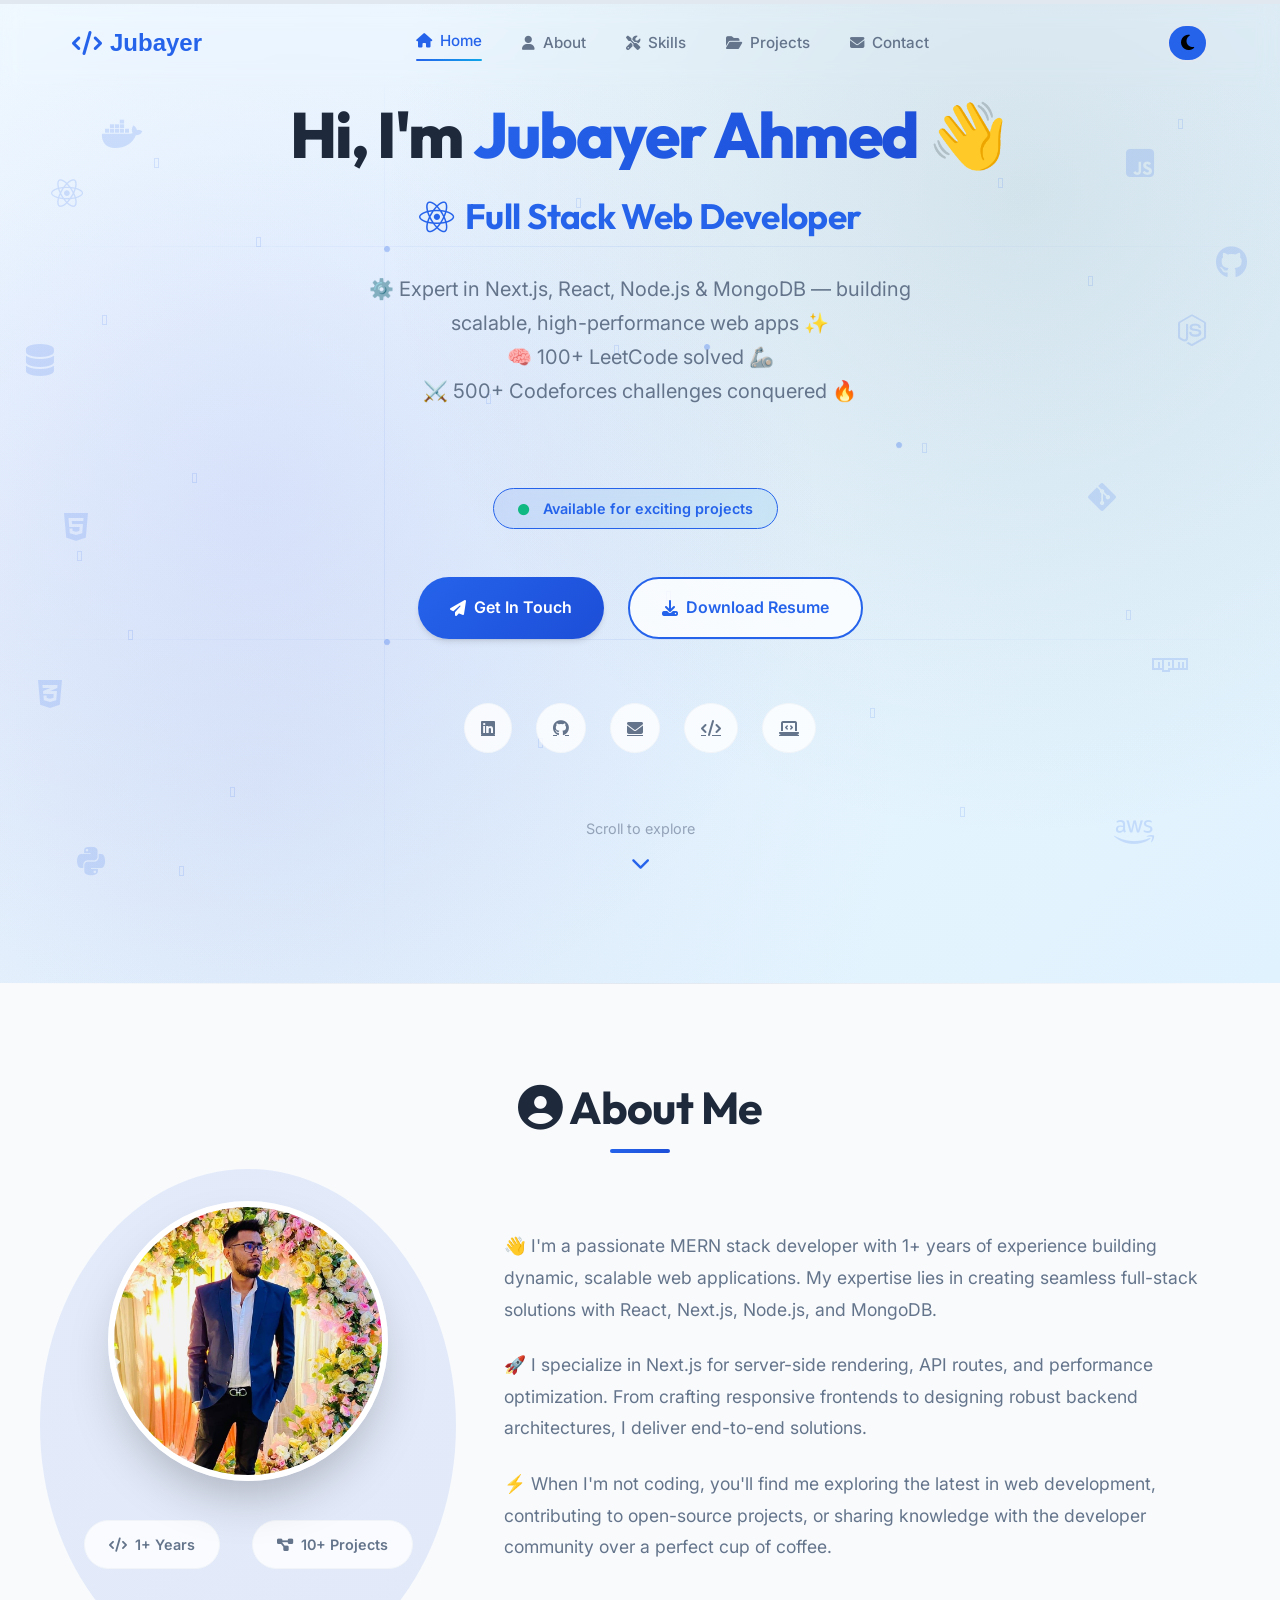
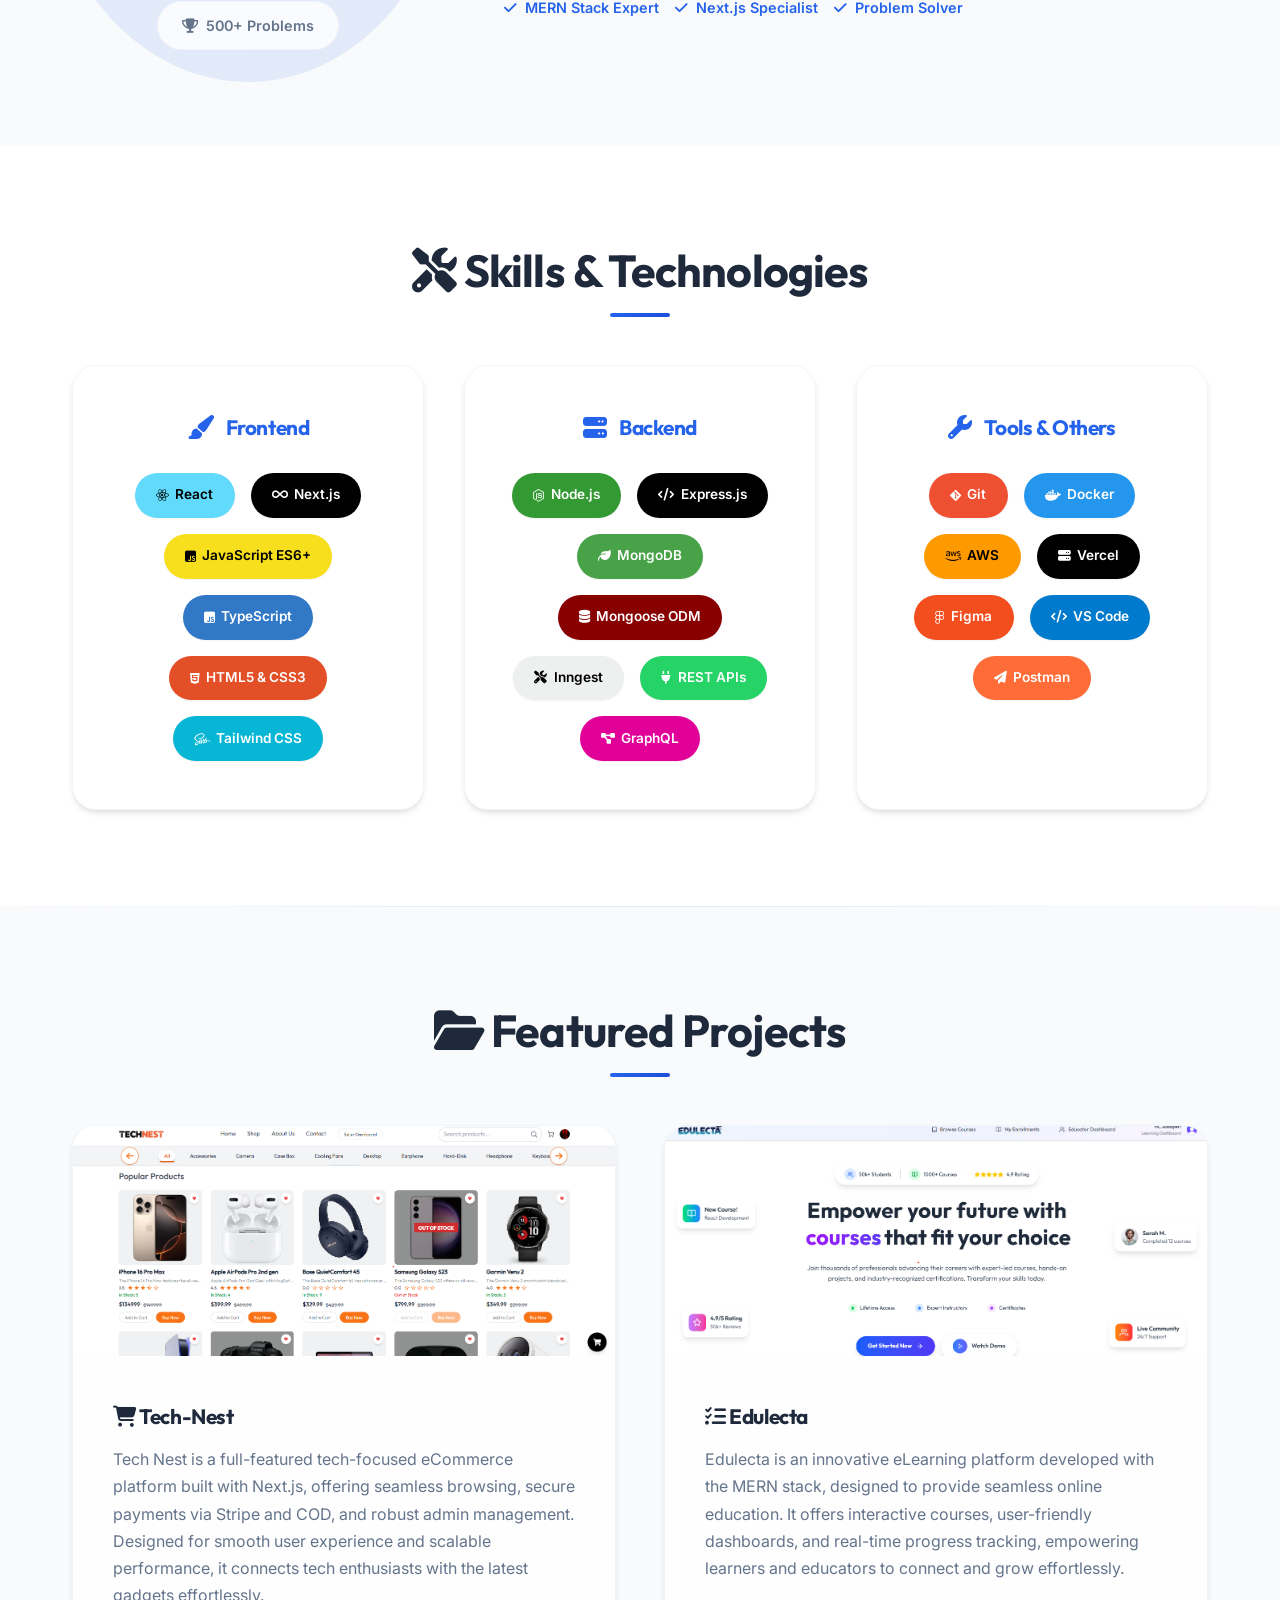
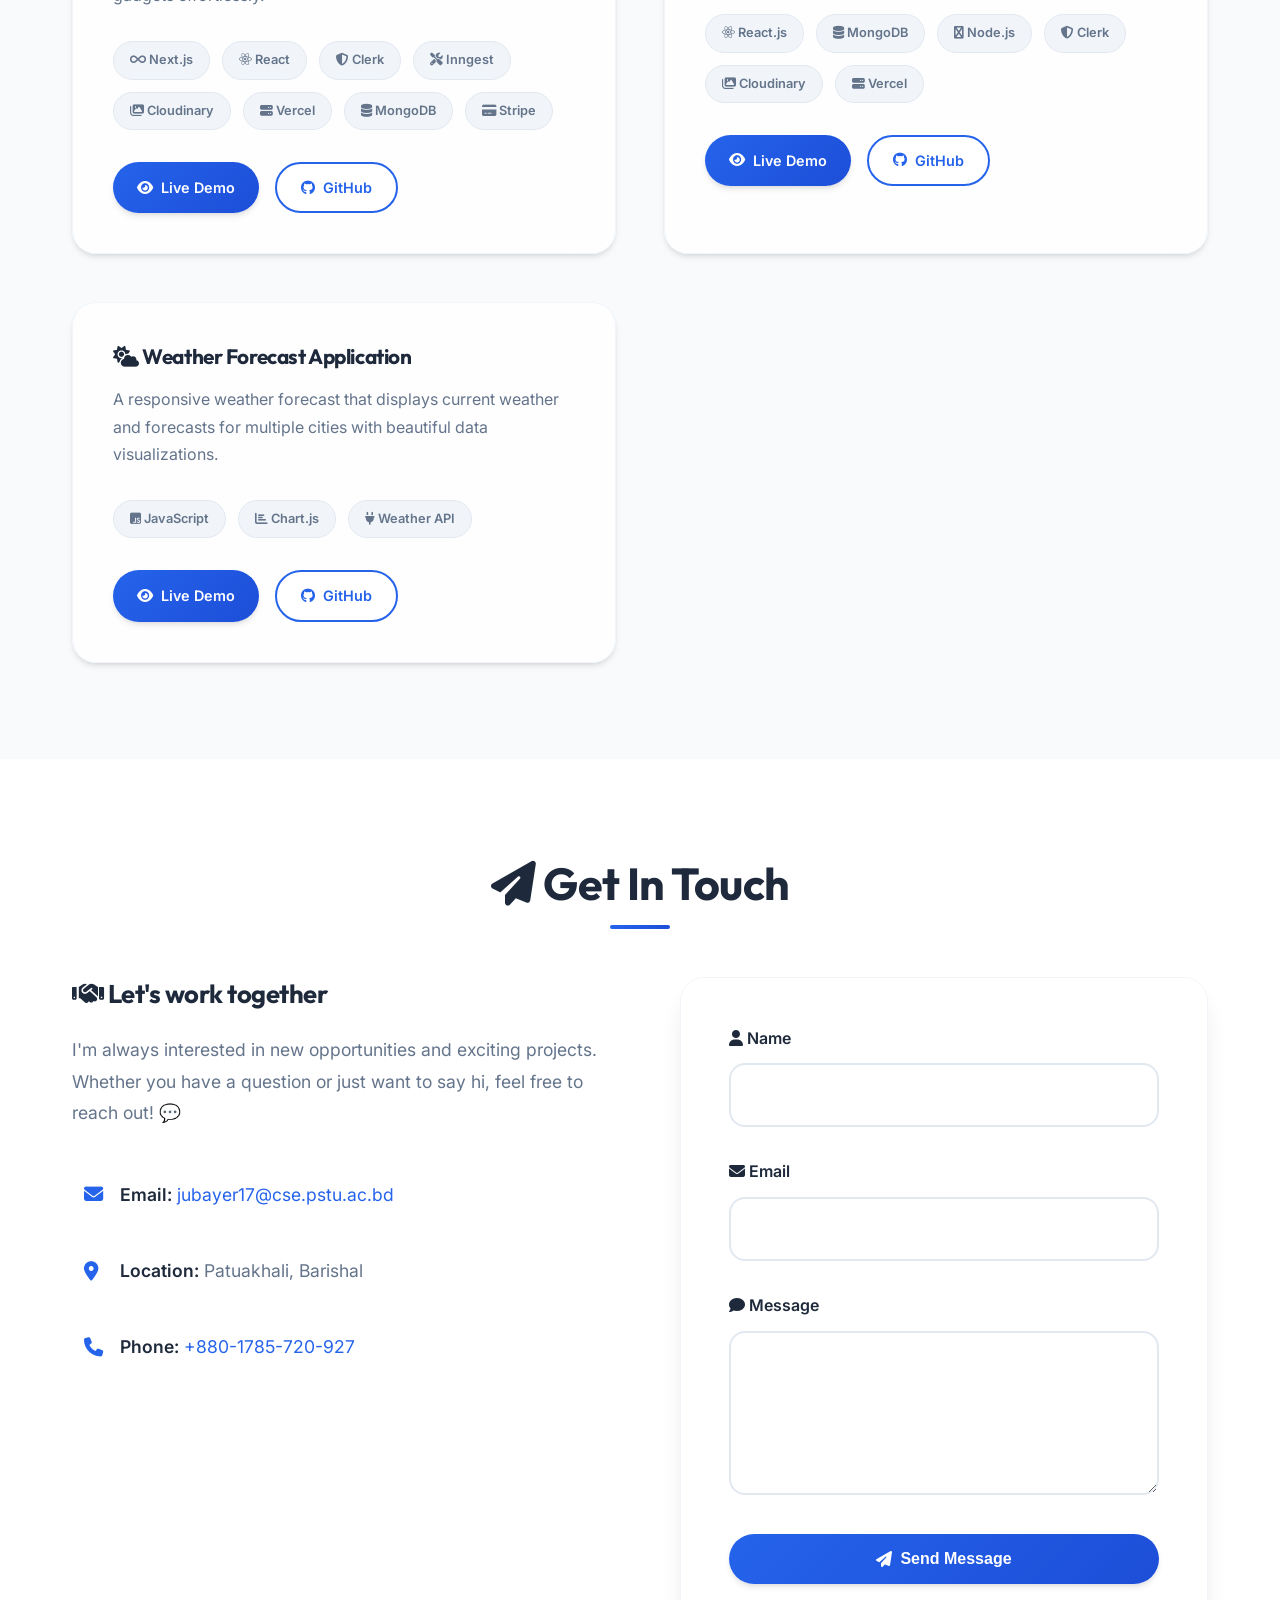
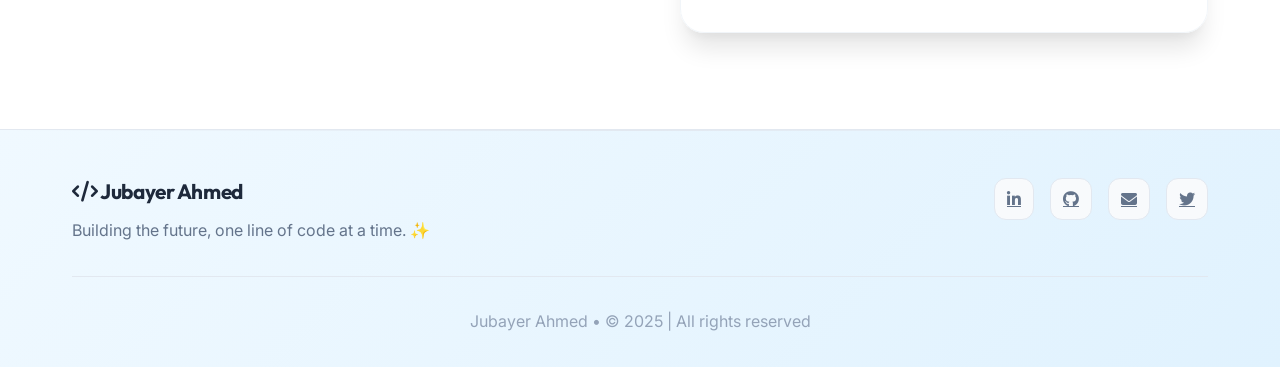
==== commit 497b35e4: "ADDED CHANGES" ====
--- a/index.html
+++ b/index.html
@@ -505,7 +505,7 @@
               </div>
             </div>
             <div class="project-content">
-              <h3 class="project-title glow-text">
+              <h3 class="project-title">
                 <i class="fas fa-shopping-cart"></i>
                 Tech-Nest
               </h3>
@@ -575,10 +575,12 @@
 
           <div class="project-card animate-on-scroll hover-lift magnetic-card">
             <div class="project-image">
+              <img src="assets/edulectaSS.png" alt="Edulecta Screenshot" />
+
               <div class="project-overlay">
                 <div class="project-links">
                   <a
-                    href="https://edulecta.vercel.app/"
+                    href="https://client-sigma-rust.vercel.app/"
                     class="project-link hover-scale"
                     aria-label="View live demo"
                   >
@@ -595,7 +597,7 @@
               </div>
             </div>
             <div class="project-content">
-              <h3 class="project-title glow-text">
+              <h3 class="project-title">
                 <i class="fas fa-tasks"></i>
                 Edulecta
               </h3>
@@ -623,10 +625,7 @@
                   <i class="fa-solid fa-shield-halved"></i>
                   Clerk
                 </span>
-                <span class="tech-tag stagger-child hover-scale">
-                  <i class="fa-solid fa-screwdriver-wrench"></i>
-                  Inngest
-                </span>
+
                 <span class="tech-tag stagger-child hover-scale">
                   <i class="fa-solid fa-images"></i>
                   Cloudinary
@@ -638,7 +637,7 @@
               </div>
               <div class="project-buttons">
                 <a
-                  href="https://edulecta.vercel.app/"
+                  href="https://client-sigma-rust.vercel.app/"
                   class="btn btn-small btn-primary"
                   target="_blank"
                   rel="noopener noreferrer"
@@ -657,7 +656,7 @@
                 </a>
               </div>
             </div>
-            <div class="project-status">🔧 Ongoing</div>
+            <!-- <div class="project-status">🔧 Ongoing</div> -->
           </div>
 
           <div class="project-card">
--- a/style.css
+++ b/style.css
@@ -319,7 +319,6 @@
 .nav-link.active {
   color: var(--primary-color);
   transform: translateY(-2px);
-  text-shadow: 0 0 8px var(--primary-color);
 }
 
 .nav-link::after {
@@ -337,7 +336,6 @@
 .nav-link:hover::after,
 .nav-link.active::after {
   width: 100%;
-  box-shadow: 0 0 8px var(--primary-color);
 }
 
 .theme-toggle {
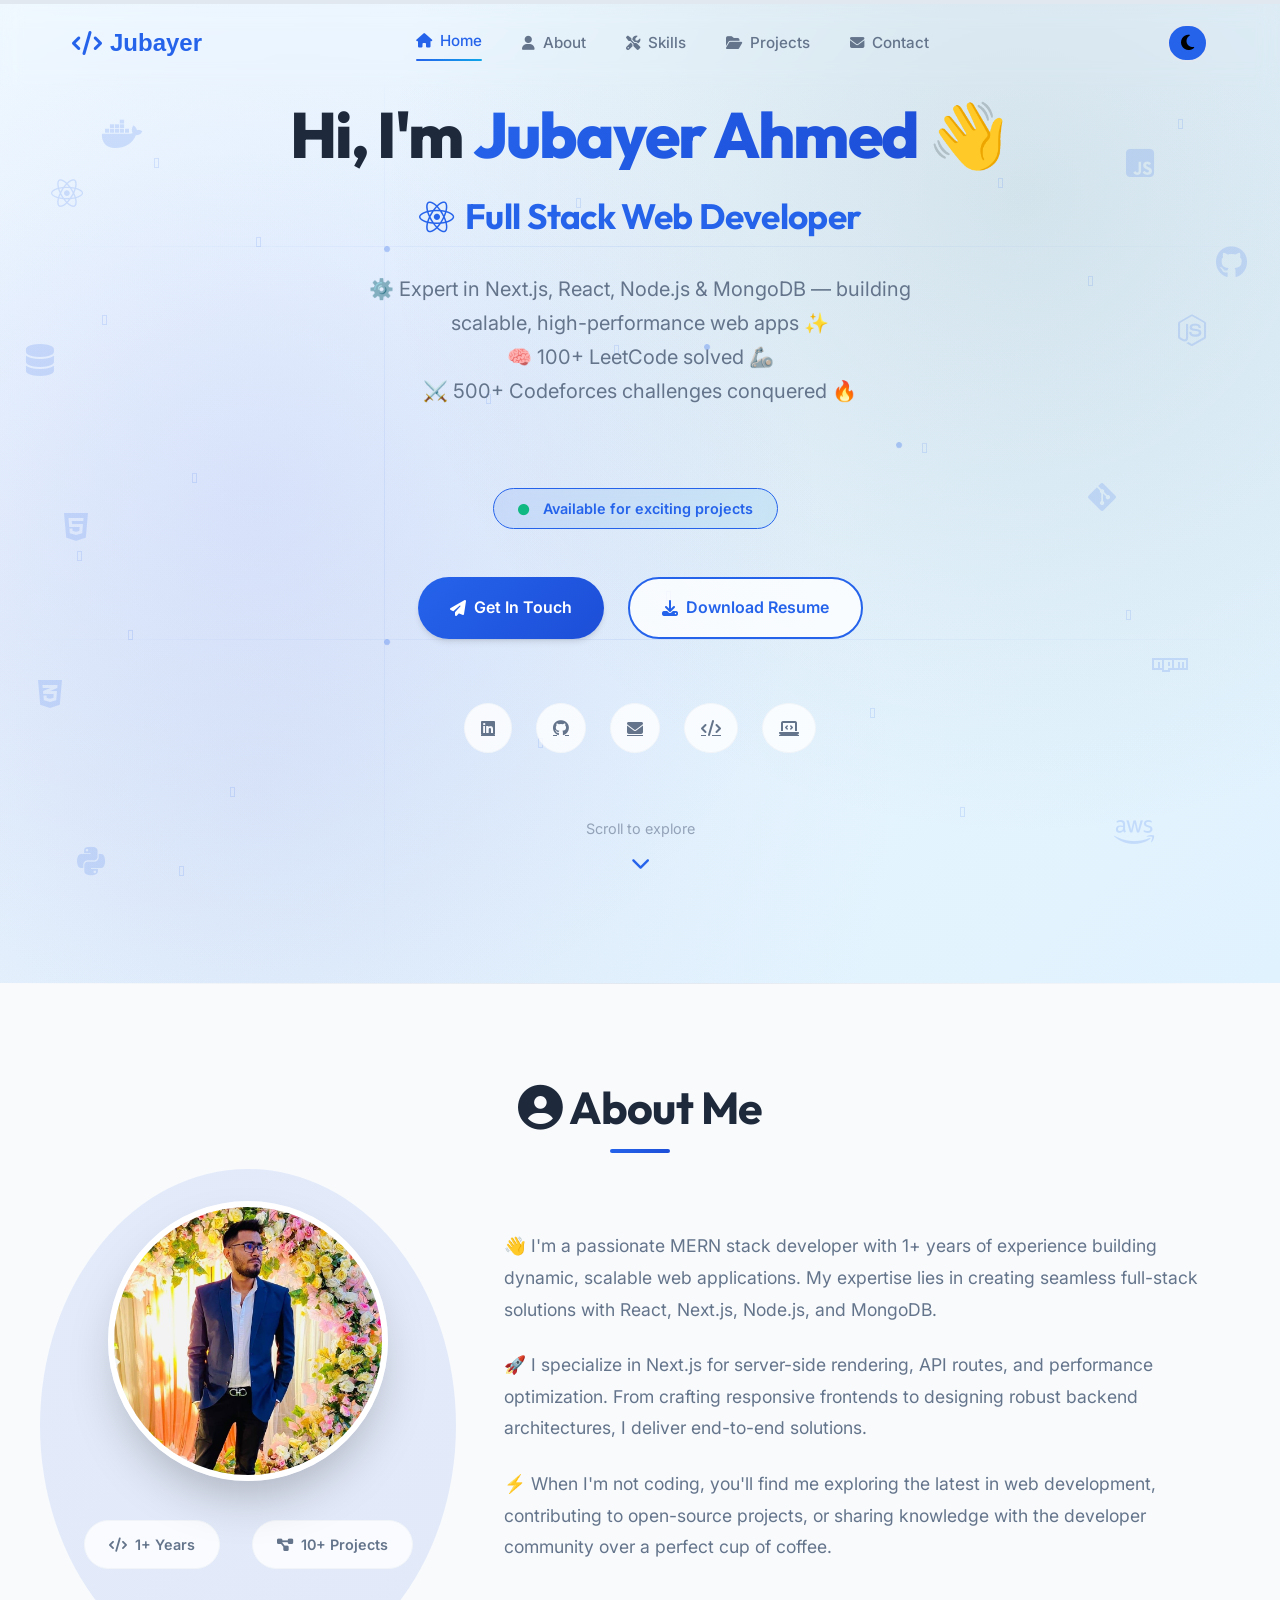
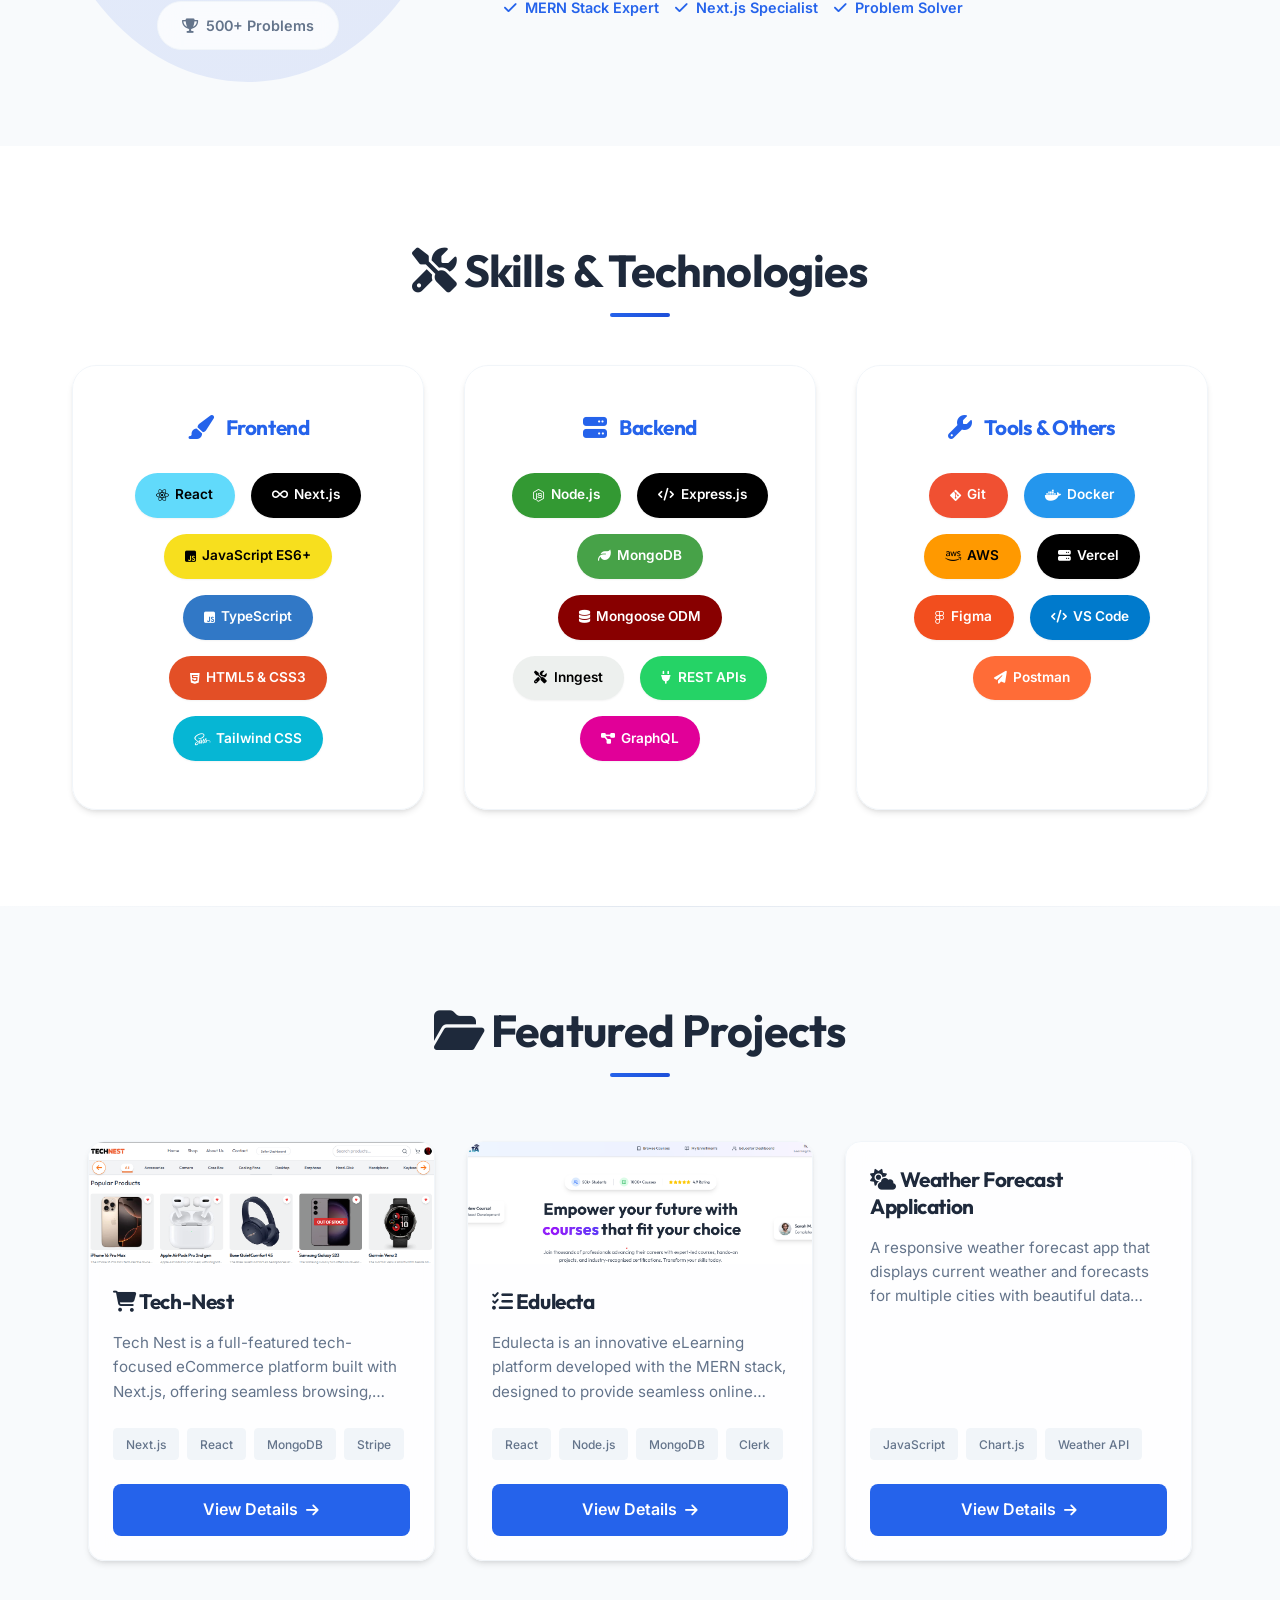
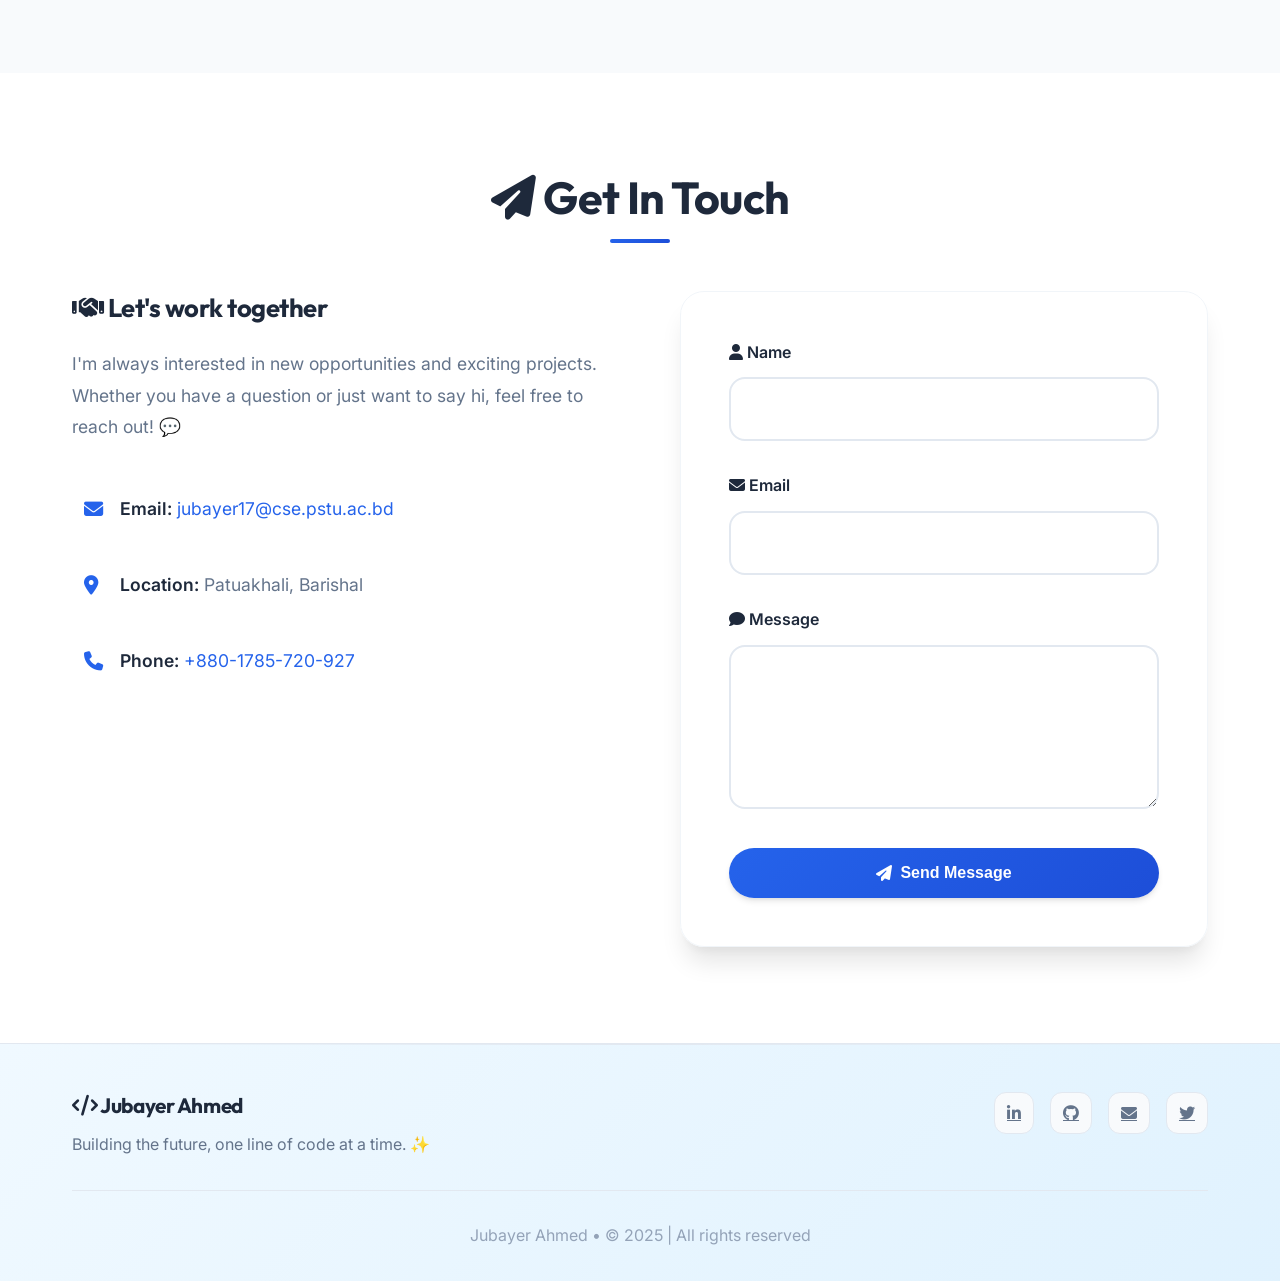
==== commit 31edc63d: "ADDED CHANGES" ====
--- a/index.html
+++ b/index.html
@@ -512,64 +512,17 @@
               <p class="project-description">
                 Tech Nest is a full-featured tech-focused eCommerce platform
                 built with Next.js, offering seamless browsing, secure payments
-                via Stripe and COD, and robust admin management. Designed for
-                smooth user experience and scalable performance, it connects
-                tech enthusiasts with the latest gadgets effortlessly.
+                via Stripe and COD, and robust admin management.
               </p>
               <div class="project-tech">
-                <span class="tech-tag stagger-child hover-scale">
-                  <i class="fa-solid fa-infinity"></i>
-                  Next.js
-                </span>
-                <span class="tech-tag stagger-child hover-scale">
-                  <i class="fab fa-react"></i>
-                  React
-                </span>
-                <span class="tech-tag stagger-child hover-scale">
-                  <i class="fa-solid fa-shield-halved"></i>
-                  Clerk
-                </span>
-                <span class="tech-tag stagger-child hover-scale">
-                  <i class="fa-solid fa-screwdriver-wrench"></i>
-                  Inngest
-                </span>
-                <span class="tech-tag stagger-child hover-scale">
-                  <i class="fa-solid fa-images"></i>
-                  Cloudinary
-                </span>
-                <span class="tech-tag stagger-child hover-scale">
-                  <i class="fa-solid fa-server"></i>
-                  Vercel
-                </span>
-                <span class="tech-tag stagger-child hover-scale">
-                  <i class="fas fa-database"></i>
-                  MongoDB
-                </span>
-                <span class="tech-tag stagger-child hover-scale">
-                  <i class="fa-solid fa-credit-card"></i>
-                  Stripe
-                </span>
-              </div>
-              <div class="project-buttons">
-                <a
-                  href="https://quick-cart-ax1j.vercel.app/"
-                  class="btn btn-small btn-primary hover-lift"
-                  target="_blank"
-                  rel="noopener noreferrer"
-                >
-                  <i class="fas fa-eye"></i>
-                  Live Demo
-                </a>
-                <a
-                  href="https://github.com/jubayer17"
-                  class="btn btn-small btn-secondary hover-lift"
-                  target="_blank"
-                  rel="noopener noreferrer"
-                >
-                  <i class="fab fa-github"></i>
-                  GitHub
-                </a>
-              </div>
+                <span class="tech-tag">Next.js</span>
+                <span class="tech-tag">React</span>
+                <span class="tech-tag">MongoDB</span>
+                <span class="tech-tag">Stripe</span>
+              </div>
+              <a href="./project/tech-nest" class="view-details-btn">
+                View Details <i class="fas fa-arrow-right"></i>
+              </a>
             </div>
           </div>
 
@@ -603,58 +556,18 @@
               </h3>
               <p class="project-description">
                 Edulecta is an innovative eLearning platform developed with the
-                MERN stack, designed to provide seamless online education. It
-                offers interactive courses, user-friendly dashboards, and
-                real-time progress tracking, empowering learners and educators
-                to connect and grow effortlessly.
+                MERN stack, designed to provide seamless online education with
+                interactive courses and real-time progress tracking.
               </p>
               <div class="project-tech">
-                <span class="tech-tag stagger-child hover-scale">
-                  <i class="fab fa-react"></i>
-                  React.js
-                </span>
-                <span class="tech-tag stagger-child hover-scale">
-                  <i class="fas fa-database"></i>
-                  MongoDB
-                </span>
-                <span class="tech-tag stagger-child hover-scale">
-                  <i class="fas fa-node-js"></i>
-                  Node.js
-                </span>
-                <span class="tech-tag stagger-child hover-scale">
-                  <i class="fa-solid fa-shield-halved"></i>
-                  Clerk
-                </span>
-
-                <span class="tech-tag stagger-child hover-scale">
-                  <i class="fa-solid fa-images"></i>
-                  Cloudinary
-                </span>
-                <span class="tech-tag stagger-child hover-scale">
-                  <i class="fa-solid fa-server"></i>
-                  Vercel
-                </span>
-              </div>
-              <div class="project-buttons">
-                <a
-                  href="https://client-sigma-rust.vercel.app/"
-                  class="btn btn-small btn-primary"
-                  target="_blank"
-                  rel="noopener noreferrer"
-                >
-                  <i class="fas fa-eye"></i>
-                  Live Demo
-                </a>
-                <a
-                  href="https://github.com/jubayer17/Edulecta"
-                  class="btn btn-small btn-secondary"
-                  target="_blank"
-                  rel="noopener noreferrer"
-                >
-                  <i class="fab fa-github"></i>
-                  GitHub
-                </a>
-              </div>
+                <span class="tech-tag">React</span>
+                <span class="tech-tag">Node.js</span>
+                <span class="tech-tag">MongoDB</span>
+                <span class="tech-tag">Clerk</span>
+              </div>
+              <a href="./project/edulecta" class="view-details-btn">
+                View Details <i class="fas fa-arrow-right"></i>
+              </a>
             </div>
             <!-- <div class="project-status">🔧 Ongoing</div> -->
           </div>
@@ -679,44 +592,18 @@
                 Weather Forecast Application
               </h3>
               <p class="project-description">
-                A responsive weather forecast that displays current weather and
-                forecasts for multiple cities with beautiful data
+                A responsive weather forecast app that displays current weather
+                and forecasts for multiple cities with beautiful data
                 visualizations.
               </p>
               <div class="project-tech">
-                <span class="tech-tag">
-                  <i class="fab fa-js-square"></i>
-                  JavaScript
-                </span>
-                <span class="tech-tag">
-                  <i class="fas fa-chart-bar"></i>
-                  Chart.js
-                </span>
-                <span class="tech-tag">
-                  <i class="fas fa-plug"></i>
-                  Weather API
-                </span>
-              </div>
-              <div class="project-buttons">
-                <a
-                  href="#"
-                  class="btn btn-small btn-primary"
-                  target="_blank"
-                  rel="noopener noreferrer"
-                >
-                  <i class="fas fa-eye"></i>
-                  Live Demo
-                </a>
-                <a
-                  href="https://github.com/jubayer17/30days30projects-weather-app"
-                  class="btn btn-small btn-secondary"
-                  target="_blank"
-                  rel="noopener noreferrer"
-                >
-                  <i class="fab fa-github"></i>
-                  GitHub
-                </a>
-              </div>
+                <span class="tech-tag">JavaScript</span>
+                <span class="tech-tag">Chart.js</span>
+                <span class="tech-tag">Weather API</span>
+              </div>
+              <a href="./project/weather-app" class="view-details-btn">
+                View Details <i class="fas fa-arrow-right"></i>
+              </a>
             </div>
           </div>
         </div>
--- a/style.css
+++ b/style.css
@@ -1072,19 +1072,23 @@
 
 .projects-grid {
   display: grid;
-  grid-template-columns: repeat(auto-fit, minmax(380px, 1fr));
-  gap: 3rem;
+  grid-template-columns: repeat(auto-fit, minmax(340px, 1fr));
+  gap: 2rem;
+  padding: 1rem;
 }
 
 .project-card {
   background: var(--bg-glass);
   backdrop-filter: blur(20px);
   border: 1px solid var(--border-light);
-  border-radius: 24px;
+  border-radius: 16px;
   overflow: hidden;
   box-shadow: var(--shadow);
   transition: var(--transition);
   position: relative;
+  height: 420px;
+  display: flex;
+  flex-direction: column;
 }
 
 .project-card::before {
@@ -1124,19 +1128,22 @@
 
 .project-image img {
   width: 100%;
-  height: 230px;
+  height: 180px;
   object-fit: cover;
   transition: var(--transition);
 }
 
 .project-card:hover .project-image img {
-  transform: scale(1.1);
+  transform: scale(1.05);
 }
 
 .project-content {
-  padding: 2.5rem;
+  padding: 1.5rem;
   position: relative;
   z-index: 1;
+  flex: 1;
+  display: flex;
+  flex-direction: column;
 }
 
 .project-title {
@@ -1149,32 +1156,71 @@
 
 .project-description {
   color: var(--text-secondary);
-  margin-bottom: 2rem;
-  line-height: 1.7;
+  margin-bottom: 1.5rem;
+  line-height: 1.6;
+  display: -webkit-box;
+  -webkit-line-clamp: 3;
+  line-clamp: 3;
+  -webkit-box-orient: vertical;
+  overflow: hidden;
+  font-size: 0.95rem;
 }
 
 .project-tech {
   display: flex;
   flex-wrap: wrap;
-  gap: 0.75rem;
-  margin-bottom: 2rem;
+  gap: 0.5rem;
+  margin-bottom: 1.5rem;
+  margin-top: auto;
+}
+
+.view-details-btn {
+  width: 100%;
+  padding: 0.8rem;
+  background: var(--primary-color);
+  color: white;
+  border: none;
+  border-radius: 8px;
+  font-weight: 600;
+  cursor: pointer;
+  transition: var(--transition);
+  text-decoration: none;
+  text-align: center;
+  display: inline-flex;
+  align-items: center;
+  justify-content: center;
+  gap: 0.5rem;
+}
+
+.view-details-btn:hover {
+  background: var(--primary-hover);
+  transform: translateY(-2px);
+  box-shadow: var(--shadow-md);
+}
+
+.view-details-btn i {
+  font-size: 0.9rem;
+  transition: transform 0.3s ease;
+}
+
+.view-details-btn:hover i {
+  transform: translateX(4px);
 }
 
 .tech-tag {
   background: var(--bg-tertiary);
   color: var(--text-secondary);
-  padding: 0.5rem 1rem;
-  border-radius: 20px;
-  font-size: 0.8rem;
-  font-weight: 600;
-  border: 1px solid var(--border-color);
+  padding: 0.35rem 0.75rem;
+  border-radius: 4px;
+  font-size: 0.75rem;
+  font-weight: 500;
   transition: var(--transition);
+  border: 1px solid var(--border-light);
 }
 
 .tech-tag:hover {
   background: var(--primary-color);
   color: white;
-  transform: translateY(-1px);
 }
 
 .project-overlay {
